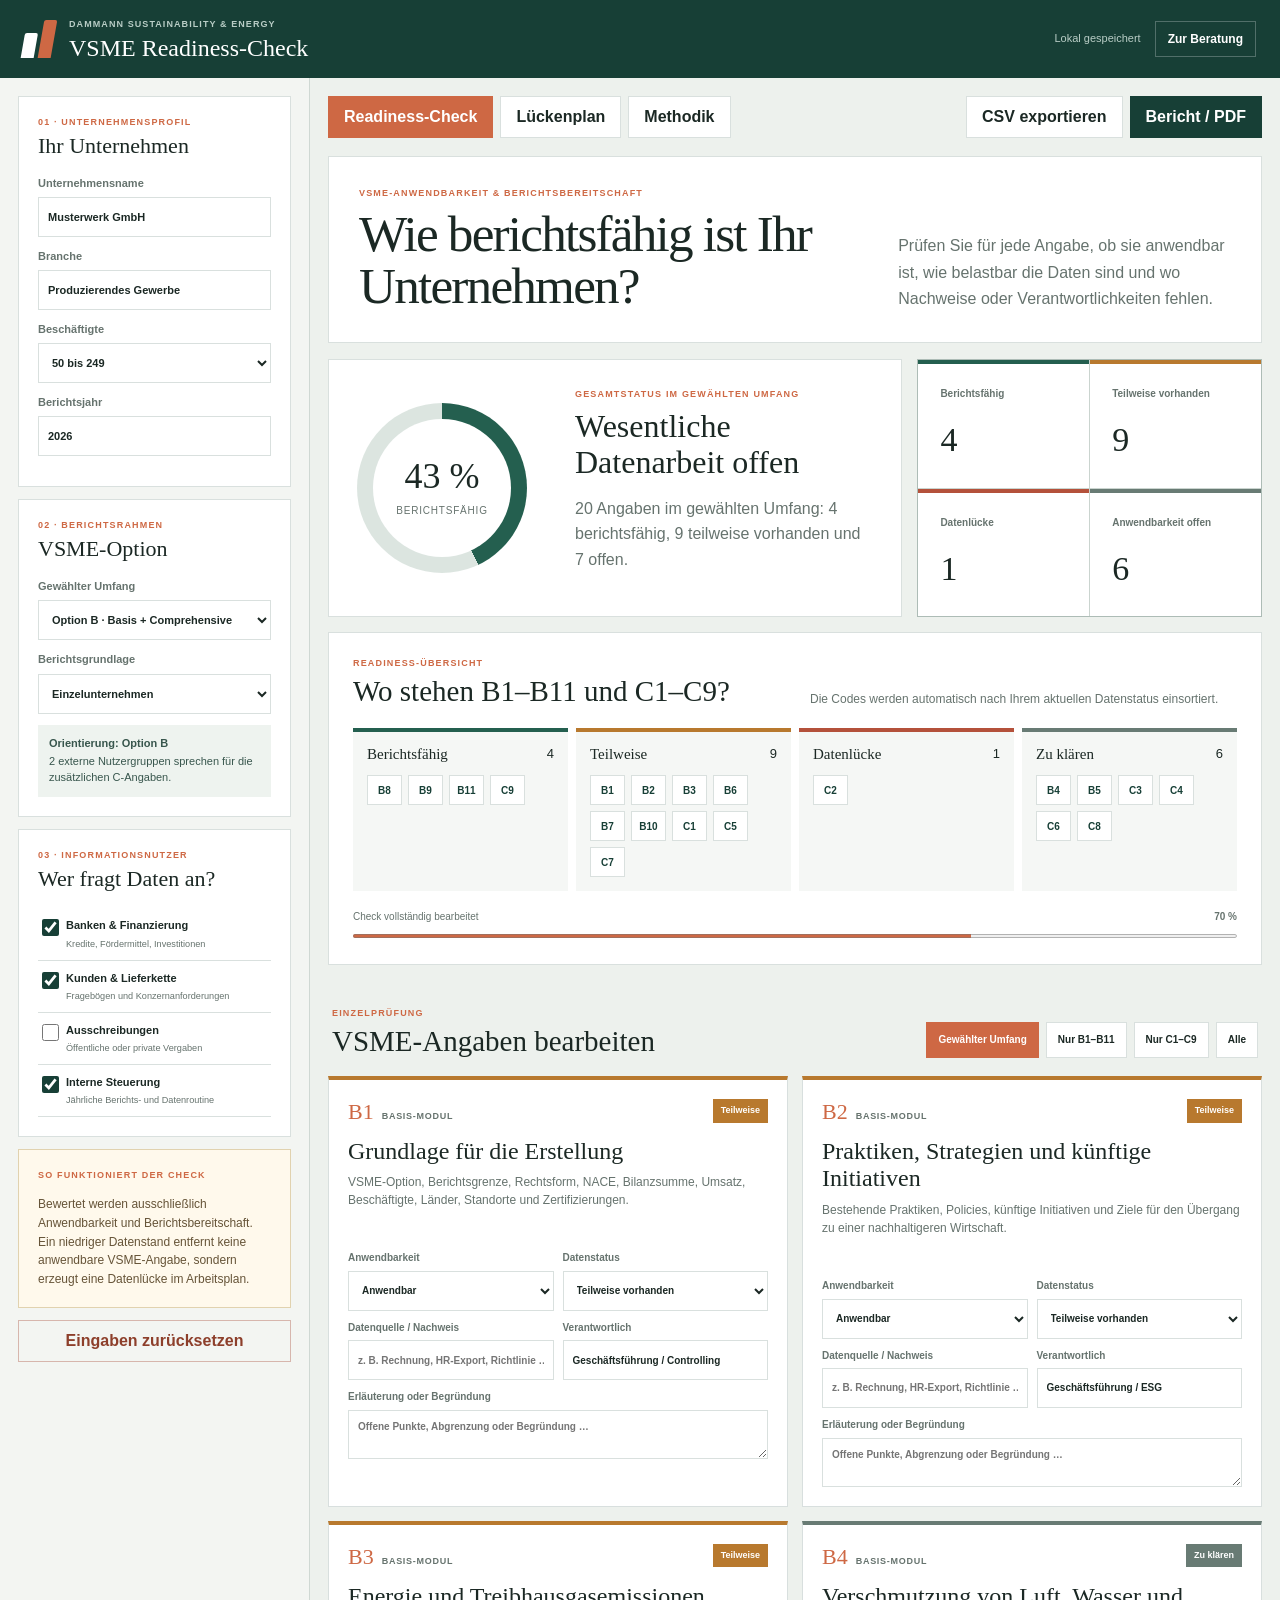
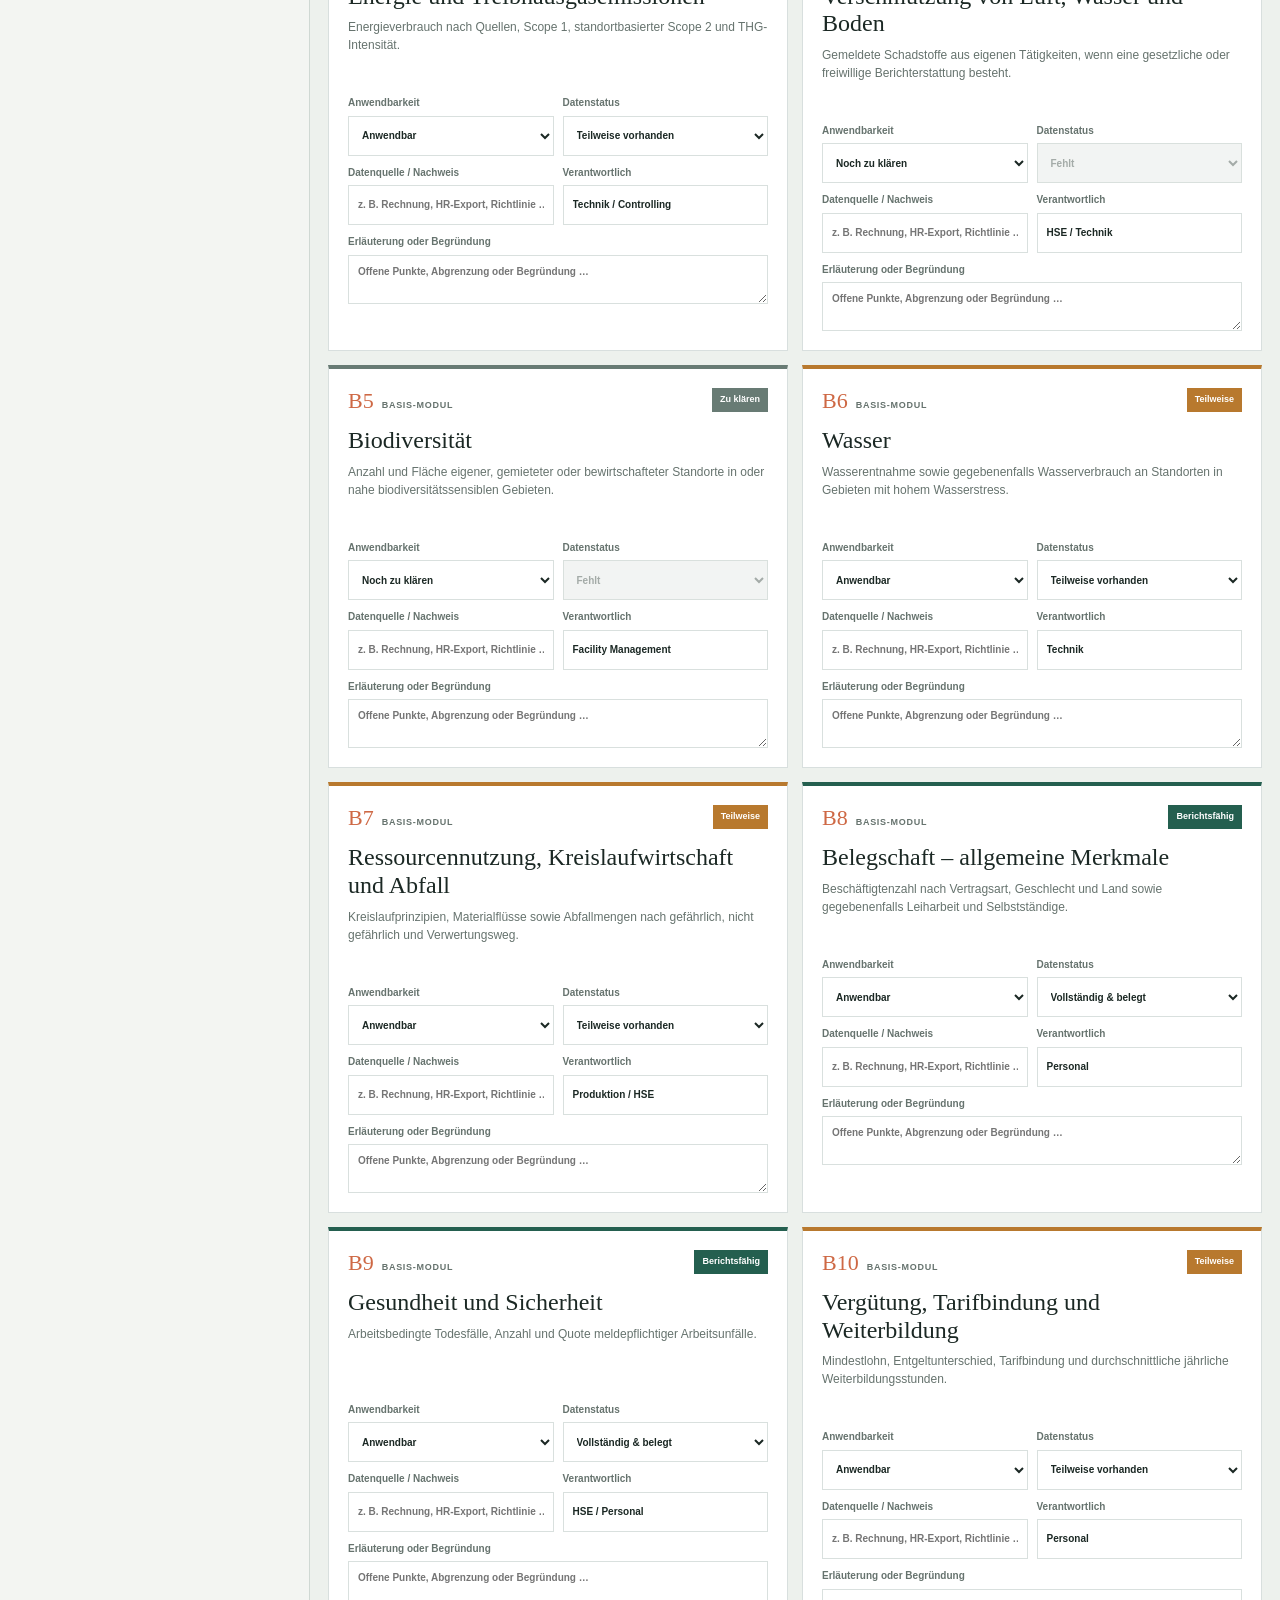
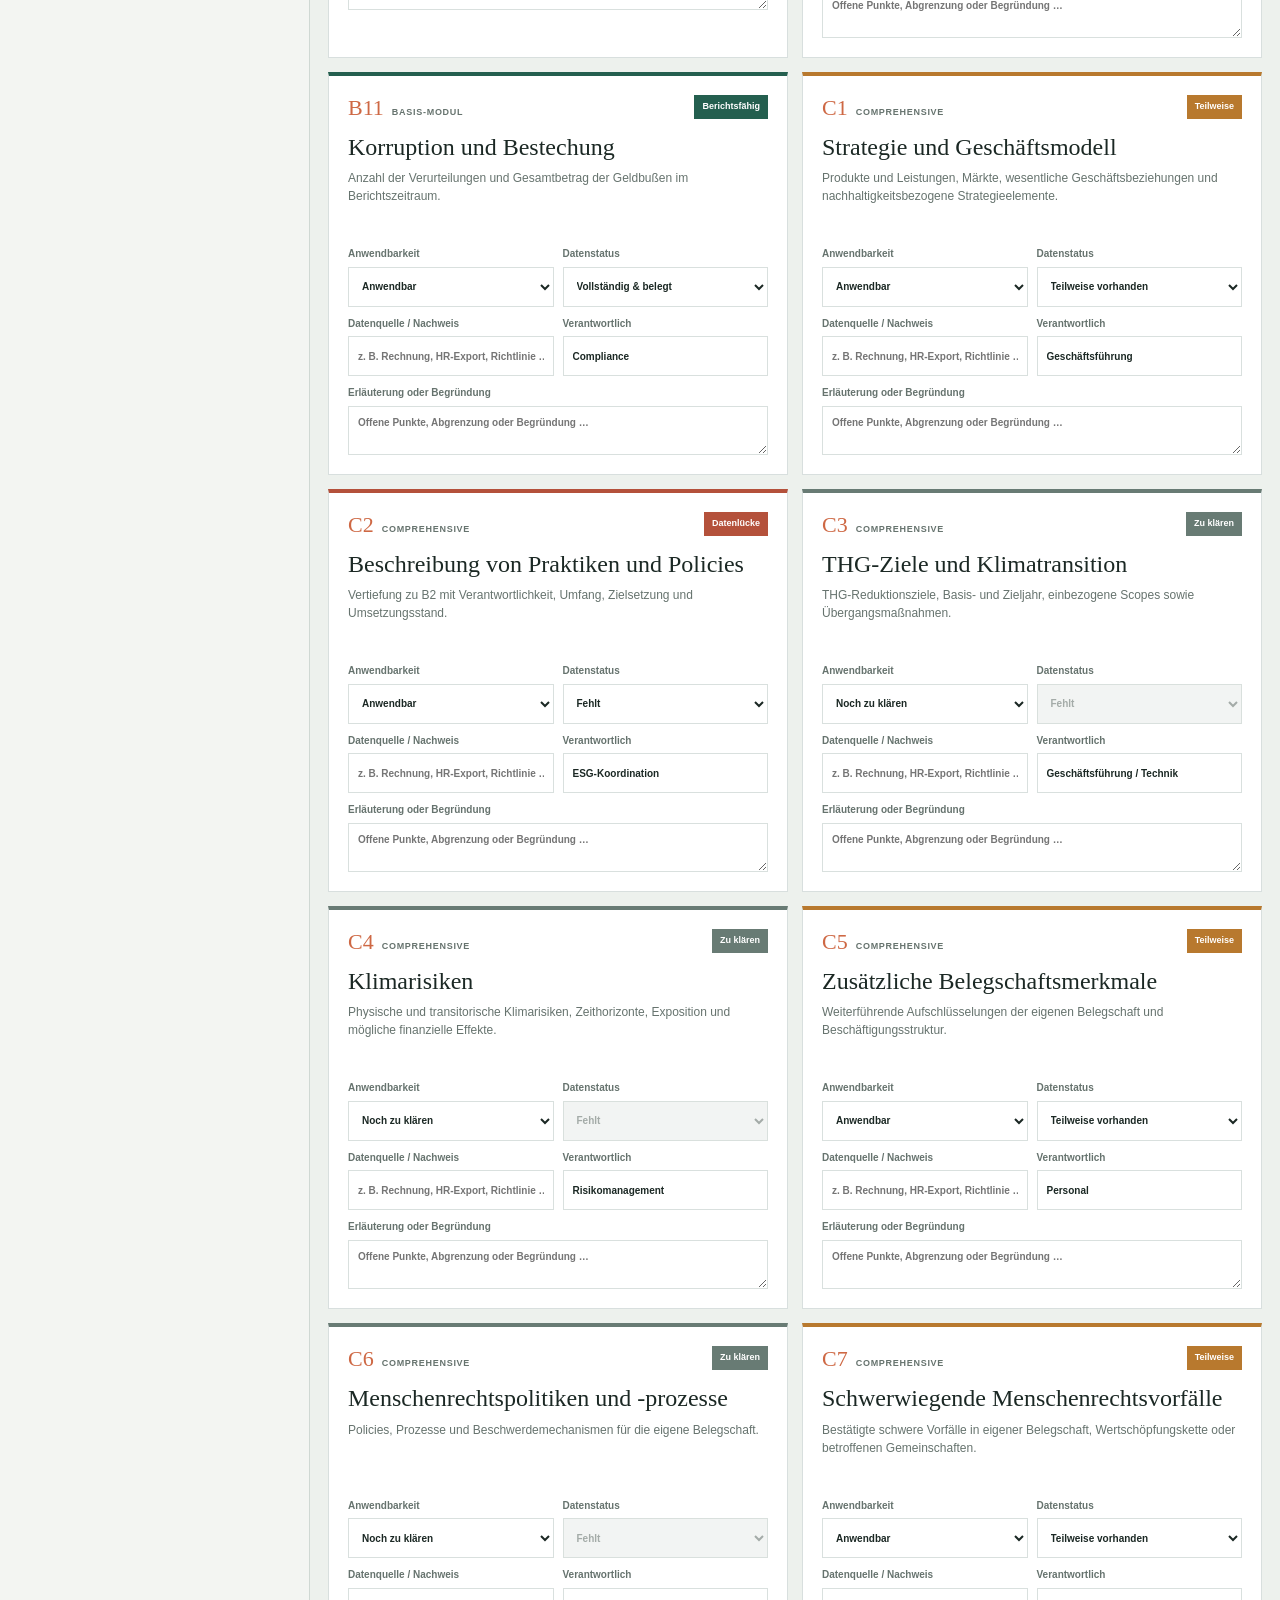
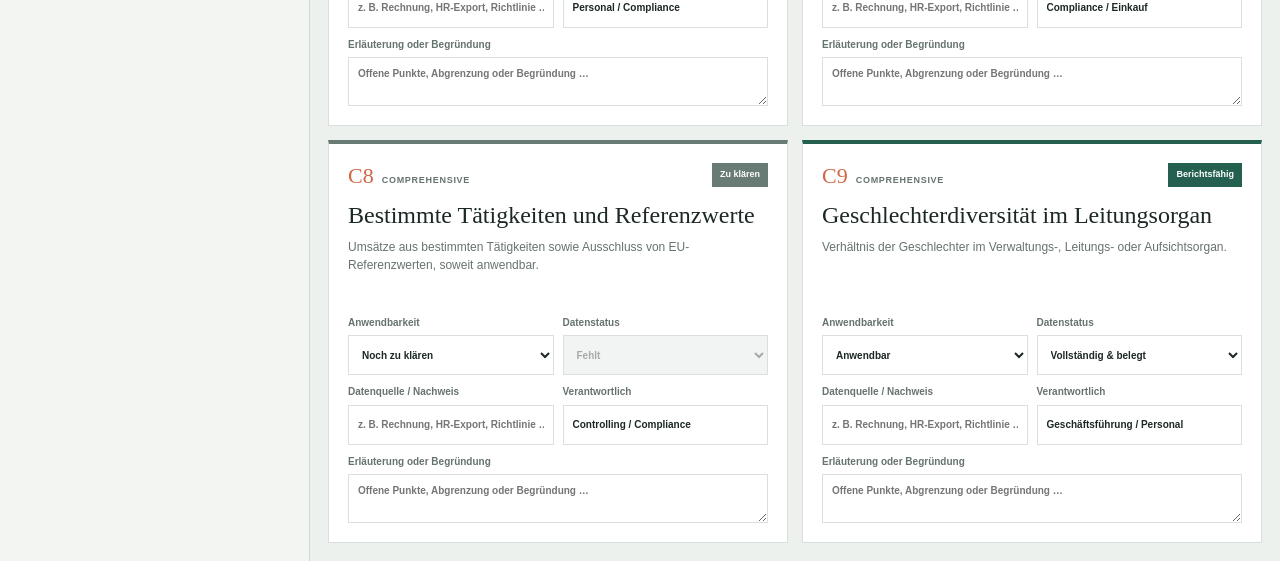
==== assessment.html @ 2f16f9c5 "Add files via upload" ====
<!doctype html>
<html lang="de">
<head>
  <meta charset="utf-8">
  <meta name="viewport" content="width=device-width, initial-scale=1">
  <meta name="description" content="VSME-Readiness-Check für KMU: Modulwahl, Anwendbarkeit, Datenstatus, Nachweise und Lückenplan für B1–B11 und C1–C9.">
  <title>VSME Readiness-Check | Dammann Advisory</title>
  <link rel="stylesheet" href="styles.css">
  <link rel="stylesheet" href="assessment.css">
</head>
<body class="vsme-page">
  <a class="skip-link" href="#assessmentMain">Zum Inhalt</a>
  <header class="assessment-header">
    <a class="assessment-brand" href="index.html" aria-label="Zur Beratungswebsite">
      <span class="brand-mark" aria-hidden="true"><i></i><i></i></span>
      <span><small>Dammann Sustainability &amp; Energy</small><strong>VSME Readiness-Check</strong></span>
    </a>
    <div class="assessment-header-actions">
      <span id="saveStatus" class="save-status" aria-live="polite">Lokal gespeichert</span>
      <a class="assessment-home" href="index.html">Zur Beratung</a>
    </div>
  </header>

  <main id="assessmentMain" class="assessment-shell">
    <aside class="assessment-sidebar" aria-label="Unternehmensprofil und Berichtsrahmen">
      <section class="setup-card">
        <p class="mini-label">01 · Unternehmensprofil</p>
        <h2>Ihr Unternehmen</h2>
        <label>Unternehmensname<input id="companyName" type="text" value="Musterwerk GmbH"></label>
        <label>Branche<input id="sector" type="text" value="Produzierendes Gewerbe"></label>
        <label>Beschäftigte
          <select id="employeeBand">
            <option value="micro">Bis 9</option>
            <option value="small">10 bis 49</option>
            <option value="medium" selected>50 bis 249</option>
            <option value="larger">250 oder mehr</option>
          </select>
        </label>
        <label>Berichtsjahr<input id="reportingYear" type="number" min="2025" value="2026"></label>
      </section>

      <section class="setup-card">
        <p class="mini-label">02 · Berichtsrahmen</p>
        <h2>VSME-Option</h2>
        <label>Gewählter Umfang
          <select id="moduleOption">
            <option value="basic">Option A · Basis-Modul</option>
            <option value="comprehensive" selected>Option B · Basis + Comprehensive</option>
          </select>
        </label>
        <label>Berichtsgrundlage
          <select id="reportingBasis">
            <option value="individual" selected>Einzelunternehmen</option>
            <option value="consolidated">Konsolidiert mit Tochterunternehmen</option>
          </select>
        </label>
        <div id="moduleGuidance" class="module-guidance" aria-live="polite"></div>
      </section>

      <section class="setup-card">
        <p class="mini-label">03 · Informationsnutzer</p>
        <h2>Wer fragt Daten an?</h2>
        <label class="choice"><input id="driverBanks" type="checkbox" checked><span><strong>Banken &amp; Finanzierung</strong><small>Kredite, Fördermittel, Investitionen</small></span></label>
        <label class="choice"><input id="driverCustomers" type="checkbox" checked><span><strong>Kunden &amp; Lieferkette</strong><small>Fragebögen und Konzernanforderungen</small></span></label>
        <label class="choice"><input id="driverTenders" type="checkbox"><span><strong>Ausschreibungen</strong><small>Öffentliche oder private Vergaben</small></span></label>
        <label class="choice"><input id="driverInternal" type="checkbox" checked><span><strong>Interne Steuerung</strong><small>Jährliche Berichts- und Datenroutine</small></span></label>
      </section>

      <section class="setup-card info-card">
        <p class="mini-label">So funktioniert der Check</p>
        <p>Bewertet werden ausschließlich Anwendbarkeit und Berichtsbereitschaft. Ein niedriger Datenstand entfernt keine anwendbare VSME-Angabe, sondern erzeugt eine Datenlücke im Arbeitsplan.</p>
      </section>
      <button id="resetBtn" class="reset-button" type="button">Eingaben zurücksetzen</button>
    </aside>

    <section class="assessment-workspace">
      <div class="assessment-toolbar">
        <nav class="assessment-tabs" aria-label="Assessment-Bereiche">
          <button class="assessment-tab active" type="button" data-view="assessmentView">Readiness-Check</button>
          <button class="assessment-tab" type="button" data-view="resultView">Lückenplan</button>
          <button class="assessment-tab" type="button" data-view="methodView">Methodik</button>
        </nav>
        <div class="export-actions">
          <button id="exportCsvBtn" class="secondary-action" type="button">CSV exportieren</button>
          <button id="printBtn" type="button">Bericht / PDF</button>
        </div>
      </div>

      <section id="assessmentView" class="assessment-view active">
        <div class="assessment-intro">
          <div><p class="mini-label">VSME-Anwendbarkeit &amp; Berichtsbereitschaft</p><h1>Wie berichtsfähig ist Ihr Unternehmen?</h1></div>
          <p>Prüfen Sie für jede Angabe, ob sie anwendbar ist, wie belastbar die Daten sind und wo Nachweise oder Verantwortlichkeiten fehlen.</p>
        </div>

        <div class="readiness-overview">
          <section class="readiness-score-card">
            <div id="readinessGauge" class="readiness-gauge" style="--readiness:0deg"><div><strong id="readinessScore">0 %</strong><span>berichtsfähig</span></div></div>
            <div class="readiness-score-copy"><p class="mini-label">Gesamtstatus im gewählten Umfang</p><h2 id="readinessLabel">Check beginnen</h2><p id="readinessExplanation"></p></div>
          </section>
          <section class="readiness-kpis" aria-label="Readiness-Kennzahlen">
            <div class="ready"><span>Berichtsfähig</span><strong id="readyCount">0</strong></div>
            <div class="partial"><span>Teilweise vorhanden</span><strong id="partialCount">0</strong></div>
            <div class="missing"><span>Datenlücke</span><strong id="missingCount">0</strong></div>
            <div class="clarify"><span>Anwendbarkeit offen</span><strong id="clarifyCount">0</strong></div>
          </section>
        </div>

        <section class="readiness-board" aria-labelledby="boardTitle">
          <div class="board-heading"><div><p class="mini-label">Readiness-Übersicht</p><h2 id="boardTitle">Wo stehen B1–B11 und C1–C9?</h2></div><p>Die Codes werden automatisch nach Ihrem aktuellen Datenstatus einsortiert.</p></div>
          <div class="board-columns">
            <div class="board-column ready"><h3>Berichtsfähig <span id="boardReadyCount">0</span></h3><div id="boardReady" class="code-cloud"></div></div>
            <div class="board-column partial"><h3>Teilweise <span id="boardPartialCount">0</span></h3><div id="boardPartial" class="code-cloud"></div></div>
            <div class="board-column missing"><h3>Datenlücke <span id="boardMissingCount">0</span></h3><div id="boardMissing" class="code-cloud"></div></div>
            <div class="board-column clarify"><h3>Zu klären <span id="boardClarifyCount">0</span></h3><div id="boardClarify" class="code-cloud"></div></div>
          </div>
          <div class="completion-row"><span>Check vollständig bearbeitet</span><strong id="completionText">0 %</strong><progress id="completionBar" max="100" value="0"></progress></div>
        </section>

        <div class="disclosures-heading">
          <div><p class="mini-label">Einzelprüfung</p><h2>VSME-Angaben bearbeiten</h2></div>
          <div class="filter-actions" aria-label="Angaben filtern">
            <button class="filter-button active" type="button" data-filter="scope">Gewählter Umfang</button>
            <button class="filter-button" type="button" data-filter="basic">Nur B1–B11</button>
            <button class="filter-button" type="button" data-filter="comprehensive">Nur C1–C9</button>
            <button class="filter-button" type="button" data-filter="all">Alle</button>
          </div>
        </div>
        <div id="disclosureCards" class="disclosure-grid"></div>
      </section>

      <section id="resultView" class="assessment-view">
        <div class="result-hero">
          <div><p class="mini-label">VSME-Readiness-Ergebnis</p><h1 id="resultTitle">Option B · Basis + Comprehensive</h1><p id="resultReason"></p></div>
          <div id="resultScore" class="result-score">0 %</div>
        </div>
        <div class="result-kpis"><div><span>Berichtsfähig</span><strong id="resultReady">0</strong></div><div><span>Teilweise</span><strong id="resultPartial">0</strong></div><div><span>Offene Datenlücken</span><strong id="resultMissing">0</strong></div><div><span>Nicht anwendbar</span><strong id="resultNa">0</strong></div></div>

        <section class="result-section">
          <div class="result-section-heading"><div><p class="mini-label">Arbeitsgrundlage</p><h2>VSME-Lückenplan</h2></div><p>Alle offenen Angaben in der Reihenfolge des Standards – ohne Wesentlichkeits- oder Prioritätsranking.</p></div>
          <div class="table-wrap"><table class="gap-table"><thead><tr><th>Code</th><th>Angabe</th><th>Status</th><th>Nächster Schritt</th><th>Verantwortung</th></tr></thead><tbody id="gapTableBody"></tbody></table></div>
        </section>

        <section class="coverage-section">
          <div><p class="mini-label">Modulfortschritt</p><h2>Readiness nach Modul</h2></div>
          <div class="coverage-bars">
            <div><span><strong>Basis-Modul</strong><b id="basicCoverageText">0 %</b></span><progress id="basicCoverage" max="100" value="0"></progress><small>B1–B11</small></div>
            <div><span><strong>Comprehensive-Modul</strong><b id="comprehensiveCoverageText">0 %</b></span><progress id="comprehensiveCoverage" max="100" value="0"></progress><small>C1–C9</small></div>
          </div>
        </section>

        <section class="next-steps"><div><p class="mini-label">Empfohlener Ablauf</p><h2>Vom Check zum Bericht</h2></div><ol id="nextSteps"></ol></section>
      </section>

      <section id="methodView" class="assessment-view">
        <div class="method-hero"><p class="mini-label">Methodik und Grenzen</p><h1>Readiness statt Wesentlichkeit.</h1><p>Das Tool bewertet keine Auswirkungen und keine finanzielle Wesentlichkeit. Es prüft ausschließlich, ob die Angaben des gewählten VSME-Moduls anwendbar, datenmäßig vorbereitet und nachvollziehbar belegt sind.</p></div>
        <div class="method-cards">
          <article><span>01</span><h2>Modul festlegen</h2><p>Option A umfasst B1–B11. Option B setzt das Basis-Modul voraus und ergänzt C1–C9 für weitergehende Informationsbedürfnisse.</p></article>
          <article><span>02</span><h2>Anwendbarkeit prüfen</h2><p>Die jeweilige Angabe wird als anwendbar, noch zu klären oder nicht anwendbar dokumentiert. Auslassungen sollten nachvollziehbar begründet werden.</p></article>
          <article><span>03</span><h2>Datenstatus bewerten</h2><p>„Berichtsfähig“ bedeutet: vollständig, plausibilisiert und mit Quelle belegbar. Teilstände und fehlende Daten erscheinen im Lückenplan.</p></article>
          <article><span>04</span><h2>Nachweise sichern</h2><p>Datenquelle, Verantwortliche und Erläuterungen werden pro Angabe hinterlegt. So entsteht eine wiederholbare jährliche Berichtsgrundlage.</p></article>
        </div>
        <div class="standard-note"><h2>Stand und Einordnung</h2><p>Die Struktur folgt der <a href="https://eur-lex.europa.eu/legal-content/DE/TXT/?uri=OJ:L_202501710" target="_blank" rel="noopener">Empfehlung (EU) 2025/1710</a> der Kommission vom 30. Juli 2025. Der Check ist eine freiwillige Arbeitshilfe und keine Konformitätsprüfung, Rechtsberatung oder Assurance.</p></div>
      </section>
    </section>
  </main>

  <template id="disclosureTemplate">
    <article class="disclosure-card">
      <header><div><span class="disclosure-code"></span><span class="disclosure-module"></span></div><span class="readiness-badge"></span></header>
      <h3 class="disclosure-title"></h3>
      <p class="disclosure-hint"></p>
      <div class="readiness-controls">
        <label>Anwendbarkeit<select class="applicability"><option value="yes">Anwendbar</option><option value="unclear">Noch zu klären</option><option value="no">Nicht anwendbar</option></select></label>
        <label>Datenstatus<select class="data-status"><option value="ready">Vollständig &amp; belegt</option><option value="partial">Teilweise vorhanden</option><option value="missing">Fehlt</option></select></label>
      </div>
      <div class="evidence-grid">
        <label>Datenquelle / Nachweis<input class="evidence" type="text" placeholder="z. B. Rechnung, HR-Export, Richtlinie …"></label>
        <label>Verantwortlich<input class="owner" type="text" placeholder="Rolle oder Abteilung"></label>
      </div>
      <label class="note-label">Erläuterung oder Begründung<textarea class="disclosure-note" rows="2" placeholder="Offene Punkte, Abgrenzung oder Begründung …"></textarea></label>
    </article>
  </template>
  <script src="assessment.js"></script>
</body>
</html>
---- styles.css ----
:root {
  --forest: #173f36;
  --forest-2: #234f44;
  --ink: #1b2824;
  --sage: #dce6df;
  --sage-2: #eef2ee;
  --sand: #f4f0e6;
  --paper: #fbfaf6;
  --coral: #ce6844;
  --gold: #d7b86e;
  --line: rgba(27, 40, 36, .16);
  --muted: #66736e;
  --shadow: 0 24px 70px rgba(21, 52, 44, .12);
}

* { box-sizing: border-box; }
html { scroll-behavior: smooth; }
body { margin: 0; color: var(--ink); background: var(--paper); font-family: "Segoe UI", Arial, sans-serif; line-height: 1.55; }
a { color: inherit; }
button, input, select, textarea { font: inherit; }
.skip-link { position: fixed; left: 12px; top: -100px; z-index: 100; background: white; padding: 10px 14px; }
.skip-link:focus { top: 12px; }
.section-shell { width: min(1180px, calc(100% - 48px)); margin-inline: auto; }
.section { padding-block: 112px; }
.site-header { height: 84px; display: flex; align-items: center; justify-content: space-between; gap: 24px; padding: 0 max(24px, calc((100vw - 1180px)/2)); background: rgba(251,250,246,.92); border-bottom: 1px solid var(--line); backdrop-filter: blur(15px); position: sticky; top: 0; z-index: 20; }
.brand { display: inline-flex; align-items: center; gap: 12px; text-decoration: none; line-height: 1; }
.brand-mark { width: 33px; height: 38px; display: flex; align-items: end; gap: 4px; transform: skew(-10deg); }
.brand-mark i { display: block; width: 13px; background: var(--forest); border-radius: 2px 2px 0 0; }
.brand-mark i:first-child { height: 25px; }.brand-mark i:last-child { height: 38px; background: var(--coral); }
.brand strong { display: block; font-size: 15px; letter-spacing: .12em; }.brand small { display: block; margin-top: 6px; color: var(--muted); font-size: 10px; letter-spacing: .08em; text-transform: uppercase; }
.site-nav { display: flex; align-items: center; gap: 28px; font-size: 14px; font-weight: 650; }
.site-nav a { text-decoration: none; }.site-nav a:hover { color: var(--coral); }
.site-nav .nav-cta { border: 1px solid var(--forest); padding: 10px 16px; }.site-nav .nav-cta:hover { color: white; background: var(--forest); }
.nav-toggle { display: none; border: 1px solid var(--line); background: transparent; padding: 8px 11px; }

.hero { min-height: 690px; display: grid; grid-template-columns: 1.04fr .96fr; align-items: center; gap: 60px; padding-block: 72px 82px; }
.kicker { display: flex; align-items: center; gap: 10px; margin: 0 0 20px; color: var(--forest); font-size: 12px; font-weight: 800; letter-spacing: .14em; text-transform: uppercase; }
.kicker span { width: 24px; height: 2px; background: var(--coral); }.kicker.light { color: #f4f0e6; }
h1, h2, h3 { font-family: Georgia, "Times New Roman", serif; font-weight: 500; line-height: 1.05; }
h1 { max-width: 720px; margin: 0; font-size: clamp(52px, 6vw, 82px); letter-spacing: -.045em; }
h1 em { color: var(--coral); font-weight: inherit; }
.hero-lead { max-width: 650px; margin: 30px 0; color: #4e5d57; font-size: 20px; line-height: 1.65; }
.hero-actions { display: flex; align-items: center; gap: 28px; flex-wrap: wrap; }
.button { display: inline-flex; justify-content: center; align-items: center; gap: 28px; min-height: 52px; padding: 0 22px; text-decoration: none; font-weight: 750; font-size: 14px; transition: .2s ease; }
.button:hover { transform: translateY(-2px); box-shadow: 0 12px 25px rgba(23,63,54,.17); }.button-primary { color: white; background: var(--forest); }.button-coral { color: white; background: var(--coral); }
.text-link { font-weight: 750; text-underline-offset: 5px; }.text-link span { color: var(--coral); margin-left: 8px; }
.trust-list { list-style: none; display: flex; gap: 30px; margin: 52px 0 0; padding: 22px 0 0; border-top: 1px solid var(--line); font-size: 13px; font-weight: 700; }.trust-list span { display: block; margin-bottom: 2px; color: var(--coral); font-size: 10px; }
.hero-visual { position: relative; min-height: 560px; background: var(--sage-2); overflow: hidden; box-shadow: var(--shadow); }.hero-visual::after { content: ""; position: absolute; inset: 0; border: 1px solid rgba(23,63,54,.1); pointer-events: none; }.hero-visual svg { width: 100%; height: 100%; display: block; padding-top: 25px; }
.visual-caption { position: absolute; left: 24px; top: 20px; font-size: 10px; letter-spacing: .13em; text-transform: uppercase; font-weight: 800; }.visual-note { position: absolute; right: 0; bottom: 0; width: 270px; padding: 24px; color: white; background: var(--forest); font-size: 13px; }.visual-note strong { color: #f3cf8c; font-family: Georgia, serif; font-size: 20px; font-weight: 500; }
.signal-band { padding: 22px max(24px, calc((100vw - 1180px)/2)); color: white; background: var(--forest); display: flex; align-items: center; justify-content: space-between; gap: 30px; }.signal-band p { margin: 0; font-family: Georgia, serif; font-size: 17px; }.signal-band div { display: flex; gap: 10px; flex-wrap: wrap; justify-content: end; }.signal-band span { padding: 6px 10px; border: 1px solid rgba(255,255,255,.22); font-size: 11px; letter-spacing: .04em; }

.section-intro { max-width: 760px; margin-bottom: 56px; }.section-intro h2, .tool-copy h2, .profile-copy h2, .fit-box h2, .contact-section h2 { margin: 0 0 24px; font-size: clamp(40px, 5vw, 62px); letter-spacing: -.035em; }.section-intro > p:last-child { max-width: 680px; color: var(--muted); font-size: 18px; }.section-intro.split { max-width: none; display: grid; grid-template-columns: 1.2fr .8fr; gap: 80px; align-items: end; }.section-intro.split > p { margin: 0 0 8px; }
.service-grid { display: grid; grid-template-columns: repeat(2, 1fr); border-top: 1px solid var(--line); border-left: 1px solid var(--line); }.service-card { min-height: 475px; padding: 38px; border-right: 1px solid var(--line); border-bottom: 1px solid var(--line); position: relative; display: flex; flex-direction: column; background: #fff; }.service-card.featured { background: var(--sand); }.service-card.dark { color: white; background: var(--forest); }.service-no { position: absolute; right: 30px; top: 28px; color: var(--coral); font: 32px Georgia, serif; }.service-tag { color: var(--coral); font-size: 11px; font-weight: 800; letter-spacing: .13em; text-transform: uppercase; }.service-card h3 { max-width: 480px; margin: 24px 0 18px; font-size: 36px; }.service-card > p:not(.service-tag) { max-width: 560px; color: var(--muted); }.service-card.dark > p:not(.service-tag) { color: #c4d3ce; }.service-card ul { margin: 18px 0 25px; padding: 0; list-style: none; }.service-card li { padding: 9px 0; border-bottom: 1px solid var(--line); font-size: 14px; }.service-card.dark li { border-color: rgba(255,255,255,.14); }.service-card li::before { content: "→"; margin-right: 10px; color: var(--coral); }.price { margin-top: auto; display: flex; align-items: end; justify-content: space-between; gap: 24px; }.price span { color: var(--muted); font-size: 11px; text-transform: uppercase; letter-spacing: .08em; }.service-card.dark .price span { color: #9cb2ab; }.price strong { font: 23px Georgia, serif; white-space: nowrap; }.price-note { margin: 16px 0 0; color: var(--muted); font-size: 12px; }

.tool-stage { color: white; background: #203b35; overflow: hidden; }.tool-grid { display: grid; grid-template-columns: .9fr 1.1fr; gap: 80px; align-items: center; }.tool-copy h2 { max-width: 600px; }.tool-copy > p:not(.kicker,.fine-print) { max-width: 600px; color: #c0cfca; font-size: 18px; }.tool-features { display: grid; gap: 9px; margin: 26px 0 34px; color: #dbe5e1; font-size: 13px; }.tool-features span::first-letter { color: var(--gold); }.fine-print { max-width: 520px; margin-top: 18px; color: #92aaa2; font-size: 11px; }
.matrix-preview { background: #faf9f4; color: var(--ink); box-shadow: 0 30px 80px rgba(0,0,0,.3); transform: rotate(1.5deg); }.preview-top { height: 52px; padding: 0 20px; display: flex; align-items: center; border-bottom: 1px solid #d8ddd9; font-size: 11px; font-weight: 800; letter-spacing: .08em; }.preview-top span { margin-right: auto; }.preview-top i { width: 8px; height: 8px; margin-left: 6px; background: #c8d4cf; border-radius: 50%; }.preview-top i:first-of-type { background: var(--coral); }.preview-body { height: 390px; margin: 24px 30px; position: relative; background: repeating-linear-gradient(0deg, transparent 0 76px, rgba(23,63,54,.12) 77px), repeating-linear-gradient(90deg, transparent 0 108px, rgba(23,63,54,.12) 109px), linear-gradient(135deg,#fff 10%,#e8efe9 100%); border-left: 1px solid var(--forest); border-bottom: 1px solid var(--forest); }.preview-axis { position: absolute; color: var(--muted); font-size: 10px; text-transform: uppercase; letter-spacing: .1em; }.preview-axis.x { bottom: -22px; right: 0; }.preview-axis.y { left: -28px; top: 0; transform: rotate(-90deg) translateX(-100%); transform-origin: left top; }.threshold-v,.threshold-h { position: absolute; border-color: rgba(206,104,68,.55); border-style: dashed; }.threshold-v { top: 0; bottom: 0; left: 58%; border-width: 0 0 0 1px; }.threshold-h { left: 0; right: 0; top: 42%; border-width: 1px 0 0; }.plot { position: absolute; width: 42px; height: 42px; display: grid; place-items: center; border-radius: 50%; color: white; background: var(--forest); font: 12px Georgia,serif; box-shadow: 0 8px 20px rgba(23,63,54,.2); }.p1{right:14%;top:13%}.p2{left:48%;top:29%;background:var(--coral)}.p3{right:26%;bottom:22%}.p4{left:18%;bottom:18%;background:#8aa398}.p5{left:31%;top:15%;background:#d6ae60;color:#243b35}.preview-stats { display: grid; grid-template-columns: repeat(3,1fr); padding: 22px 30px; gap: 10px; background: #eef2ee; }.preview-stats span { color: var(--muted); font-size: 10px; text-transform: uppercase; letter-spacing: .08em; }.preview-stats b { display: block; color: var(--forest); font: 28px Georgia,serif; }
.readiness-preview { background:#faf9f4; color:var(--ink); box-shadow:0 30px 80px rgba(0,0,0,.3); transform:rotate(1deg); }.readiness-preview-body { min-height:390px; padding:30px; display:grid; grid-template-columns:150px 1fr; gap:24px; align-items:center; }.preview-score { width:145px; height:145px; display:grid; place-items:center; align-content:center; border:15px solid #2b6353; border-right-color:#dce5e0; border-radius:50%; text-align:center; }.preview-score strong { font:32px Georgia,serif; }.preview-score span { color:var(--muted); font-size:9px; text-transform:uppercase; }.preview-bars { display:grid; gap:18px; }.preview-bars>div { display:grid; grid-template-columns:1fr 45px; gap:5px 12px; color:var(--muted); font-size:10px; }.preview-bars i { grid-column:1; height:9px; background:#dce5e0; }.preview-bars i b { display:block; height:100%; background:var(--coral); }.preview-bars strong { grid-column:2; grid-row:1/3; align-self:center; color:var(--forest); }.preview-board { grid-column:1/-1; display:grid; grid-template-columns:repeat(3,1fr); gap:8px; }.preview-board>div { min-height:100px; padding:12px; background:white; border-top:4px solid #687b74; }.preview-board .ready { border-color:#245f4f; }.preview-board .partial { border-color:#b8792e; }.preview-board .missing { border-color:#b4513b; }.preview-board strong { display:block; margin-bottom:9px; font:13px Georgia,serif; }.preview-board span { display:inline-block; margin:2px; padding:4px 5px; color:var(--forest); background:#eef3ef; font-size:9px; font-weight:800; }

.process-list { margin: 0; padding: 0; list-style: none; border-top: 1px solid var(--line); }.process-list li { display: grid; grid-template-columns: 100px 1fr; gap: 30px; padding: 30px 0; border-bottom: 1px solid var(--line); }.process-list > li > span { color: var(--coral); font: 25px Georgia,serif; }.process-list h3 { margin: 0 0 7px; font-size: 26px; }.process-list p { margin: 0; color: var(--muted); }
.profile-section { background: var(--sage-2); }.profile-grid { display: grid; grid-template-columns: minmax(260px,.72fr) minmax(0,1.28fr); gap: 90px; align-items: stretch; }.profile-card { min-height: 540px; padding: 44px; display: flex; flex-direction: column; justify-content: space-between; color: white; background: linear-gradient(145deg,#2f5d51,#173f36); box-shadow: var(--shadow); }.monogram { width: 150px; height: 150px; display: grid; place-items: center; border: 1px solid rgba(255,255,255,.35); border-radius: 50%; font: 58px Georgia,serif; color: #e8ce95; }.profile-person h3 { margin: 0 0 14px; color: white; font: 30px/1.02 Georgia,serif; }.profile-person h3 span { display: block; }.profile-person p { margin: 0; color: #b8cbc4; font: 13px/1.65 "Segoe UI",Arial,sans-serif; }.profile-copy { align-self: center; }.profile-heading { margin-bottom: 30px; }.profile-heading h2 { margin-bottom: 0; }.profile-lead { max-width: 720px; color: var(--forest); font: 23px/1.5 Georgia,serif; }.profile-copy > p:not(.profile-lead) { max-width: 760px; color: var(--muted); }.credentials { display: flex; gap: 8px; flex-wrap: wrap; margin: 28px 0 0; padding: 0; list-style: none; }.credentials li { padding: 8px 11px; border: 1px solid var(--line); background: white; font-size: 11px; font-weight: 700; }
.fit-box { padding: 66px; display: grid; grid-template-columns: 1.2fr .8fr; gap: 80px; color: white; background: var(--coral); }.fit-box h2 { margin-bottom: 0; }.fit-box ul { list-style: none; padding: 0; margin: 0; align-self: end; }.fit-box li { padding: 13px 0; border-bottom: 1px solid rgba(255,255,255,.28); }.fit-box li::before { content: "↗"; margin-right: 12px; }
.contact-section { padding-block: 100px; display: grid; grid-template-columns: 1.15fr .85fr; gap: 80px; align-items: start; }.contact-section > div:first-child > p:last-child { max-width: 650px; color: var(--muted); font-size: 18px; }.contact-card { padding: 34px; background: var(--sand); border: 1px solid var(--line); }.contact-card p { margin: 0 0 6px; color: var(--muted); font-size: 11px; text-transform: uppercase; letter-spacing: .1em; }.contact-card a { display: flex; justify-content: space-between; text-decoration: none; font: 21px Georgia,serif; }.contact-card a span { color: var(--coral); }.contact-card hr { margin: 28px 0; border: 0; border-top: 1px solid var(--line); }.contact-card small { display: block; margin-top: 28px; color: var(--muted); }
.site-footer { padding: 60px max(24px, calc((100vw - 1180px)/2)); color: #b9c8c2; background: #112c25; display: grid; gap: 18px; }.footer-brand strong { display: block; color: white; letter-spacing: .1em; }.footer-brand span { font-size: 11px; text-transform: uppercase; letter-spacing: .08em; }.site-footer p { max-width: 760px; margin: 0; font-size: 13px; }.site-footer nav { display: flex; gap: 24px; }.site-footer nav a { font-size: 12px; }.legal-note { max-width: 850px; font-size: 11px; }.site-footer > small { padding-top: 20px; border-top: 1px solid rgba(255,255,255,.12); }

.monogram { align-self: center; }
.profile-card.with-photo { width: 100%; max-width: 380px; padding: 0; overflow: hidden; }
.profile-photo-wrap { height: 370px; margin: 0; overflow: hidden; background: #d8d0c8; }
.profile-photo { display: block; width: 100%; height: 100%; object-fit: cover; object-position: 50% 22%; filter: saturate(.82) contrast(1.03); }
.profile-card.with-photo .profile-person { padding: 30px 34px 36px; }

@media (max-width: 720px) {
  .profile-card.with-photo { min-height: 0; }
  .profile-photo-wrap { height: min(480px, 120vw); }
}

/* Assessment application */
.tool-page { background: #edf1ed; }.tool-page .topbar { min-height: 78px; padding: 15px 24px; display: flex; align-items: center; justify-content: space-between; gap: 20px; color: white; background: var(--forest); position: sticky; top: 0; z-index: 10; }.tool-page .topbar-brand { color: inherit; text-decoration: none; }.tool-page .topbar-brand .eyebrow { color: #e8ce95; margin-bottom: 4px; }.tool-page .topbar h1 { font: 26px Georgia,serif; letter-spacing: -.01em; }.tool-page .topbar-controls { display: flex; align-items: center; }.tool-page .language-control { display: flex; align-items: center; gap: 8px; color: #c3d2cd; font-size: 12px; font-weight: 700; }.tool-home-link { color: white; text-decoration: none; font-size: 12px; font-weight: 700; border: 1px solid rgba(255,255,255,.25); padding: 8px 12px; margin-left: 14px; }.tool-page button { border: 0; min-height: 40px; padding: 0 14px; color: white; background: var(--forest); cursor: pointer; font-weight: 700; }.tool-page button:hover { filter: brightness(1.08); }.tool-page button.ghost,.tool-page .tab { color: var(--ink); background: white; border: 1px solid var(--line); }.tool-page .app-shell { display: grid; grid-template-columns: minmax(270px,330px) minmax(0,1fr); min-height: calc(100vh - 78px); }.tool-page .sidebar { padding: 20px; border-right: 1px solid var(--line); }.tool-page .panel,.tool-page .matrix-panel,.tool-page .summary-panel,.tool-page .method-block,.tool-page .topic-card { background: rgba(255,255,255,.95); border: 1px solid var(--line); box-shadow: 0 8px 24px rgba(23,63,54,.06); }.tool-page .panel { padding: 18px; margin-bottom: 14px; }.tool-page .note { background: #fff8e9; border-color: #dfcfa7; }.tool-page h2 { margin: 0 0 14px; font: 20px Georgia,serif; }.tool-page h3 { font-family: Georgia,serif; }.tool-page label { display: grid; gap: 6px; color: var(--muted); font-size: 12px; font-weight: 700; margin-bottom: 12px; }.tool-page input,.tool-page select,.tool-page textarea { width: 100%; min-height: 38px; padding: 8px 10px; color: var(--ink); background: white; border: 1px solid var(--line); border-radius: 0; }.tool-page input[type="range"] { accent-color: var(--coral); padding: 0; }.tool-page .checkline { display: flex; align-items: center; gap: 8px; color: var(--ink); }.tool-page .checkline input { width: 18px; min-height: 18px; }.tool-page .workspace { min-width: 0; padding: 20px; }.tool-page .workspace-toolbar { display: flex; align-items: center; gap: 14px; margin-bottom: 16px; }.tool-page .top-actions { display: flex; align-items: center; gap: 12px; flex-wrap: wrap; padding: 6px; border: 1px solid var(--line); background: rgba(255,255,255,.5); }.tool-page .action-group { display:flex; align-items:center; gap:8px; flex-wrap:wrap; }.tool-page .action-label { color: var(--muted); font-size:10px; font-weight:800; text-transform:uppercase; }.tool-page .button-row,.tool-page .tabs,.tool-page .legend { display:flex; gap:8px; flex-wrap:wrap; }.tool-page .tabs { margin-left:auto; }.tool-page .tab.active { color:white; background:var(--coral); border-color:var(--coral); }.tool-page .view { display:none; }.tool-page .view.active { display:block; }.tool-page .matrix-layout { display:grid; grid-template-columns:minmax(0,1fr) minmax(260px,320px); gap:16px; }.tool-page .matrix-panel,.tool-page .summary-panel,.tool-page .method-block { padding:18px; }.tool-page .section-heading { display:flex; justify-content:space-between; align-items:flex-start; gap:14px; margin-bottom:14px; }.tool-page .eyebrow { margin:0 0 4px; color:var(--coral); font-size:10px; font-weight:800; letter-spacing:.12em; text-transform:uppercase; }.tool-page .legend { color:var(--muted); font-size:11px; font-weight:700; }.tool-page .dot { display:inline-block; width:9px; height:9px; margin-right:4px; border-radius:50%; }.tool-page .dot.material{background:var(--forest)}.tool-page .dot.monitor{background:var(--gold)}.tool-page .dot.optional{background:#7e9b91}.tool-page canvas { display:block; width:100%; max-width:100%; aspect-ratio:1120/760; background:#fff; border:1px solid var(--line); }.tool-page .stats { display:grid; grid-template-columns:repeat(3,1fr); gap:7px; margin:0 0 18px; }.tool-page .stats div { padding:11px; background:var(--sage-2); }.tool-page .stats dt { color:var(--muted); font-size:10px; font-weight:800; }.tool-page .stats dd { margin:3px 0 0; font:24px Georgia,serif; }.tool-page .material-list { padding-left:20px; color:var(--muted); }.tool-page .topic-grid { display:grid; grid-template-columns:repeat(2,minmax(0,1fr)); gap:14px; }.tool-page .topic-card { padding:16px; }.tool-page .topic-head { display:grid; grid-template-columns:1fr 38px; gap:10px; margin-bottom:12px; }.tool-page .topic-head>div { display:grid; grid-template-columns:92px minmax(0,1fr); gap:8px; }.tool-page .topic-head input { font-weight:800; }.tool-page .icon-button { padding:0; color:#a8442f; background:#f6e5df; }.tool-page .field-grid,.tool-page .score-grid { display:grid; grid-template-columns:repeat(2,minmax(0,1fr)); gap:10px; }.tool-page fieldset { border:1px solid var(--line); padding:12px; margin:0 0 12px; }.tool-page legend { color:var(--forest); font-size:12px; font-weight:800; }.tool-page .score-grid label { grid-template-columns:118px 1fr; align-items:center; margin-bottom:7px; }.tool-page .slider-control { display:grid; grid-template-columns:minmax(0,1fr) 30px; align-items:center; gap:8px; }.tool-page .slider-value { display:grid; place-items:center; min-width:30px; height:28px; background:var(--sage-2); color:var(--ink); font-size:11px; font-weight:800; }.tool-page .card-footer { display:flex; justify-content:space-between; gap:8px; }.tool-page .scoreBadge,.tool-page .materialityBadge { padding:7px 10px; background:var(--sage-2); font-size:11px; }.tool-page .materialityBadge.material{background:#dcece2;color:#155c40}.tool-page .materialityBadge.monitor{background:#faedcf;color:#754a12}.tool-page .materialityBadge.optional{background:#e5eeeb;color:#315a50}.tool-page .method-grid { display:grid; grid-template-columns:repeat(3,1fr); gap:14px; }.tool-page .method-block p,.tool-page .method-block li { color:var(--muted); font-size:13px; line-height:1.6; }.tool-page .table-tools { margin-bottom:16px; }.tool-page .table-tools input { max-width:760px; }

@media(max-width:1000px){.site-nav{display:none;position:absolute;left:0;right:0;top:84px;padding:22px 24px;flex-direction:column;align-items:stretch;background:var(--paper);border-bottom:1px solid var(--line)}.site-nav.open{display:flex}.nav-toggle{display:block}.hero{grid-template-columns:1fr;gap:30px}.hero-visual{min-height:500px}.signal-band{align-items:flex-start;flex-direction:column}.signal-band div{justify-content:flex-start}.tool-grid,.profile-grid,.contact-section{grid-template-columns:1fr}.tool-grid{gap:60px}.profile-grid{gap:50px}.matrix-preview,.readiness-preview{max-width:720px}.tool-page .app-shell,.tool-page .matrix-layout,.tool-page .method-grid{grid-template-columns:1fr}.tool-page .sidebar{border-right:0;border-bottom:1px solid var(--line)}.tool-page .topic-grid{grid-template-columns:1fr}}
@media(max-width:720px){.section-shell{width:min(100% - 30px,1180px)}.section{padding-block:72px}.site-header{height:72px;padding-inline:15px}.site-nav{top:72px}.hero{min-height:0;padding-block:56px}.hero-lead{font-size:17px}.hero-visual{min-height:420px}.trust-list{gap:18px}.signal-band{padding-inline:15px}.section-intro.split,.fit-box{grid-template-columns:1fr;gap:30px}.service-grid{grid-template-columns:1fr}.service-card{min-height:430px;padding:28px}.fit-box{padding:36px 28px}.profile-card{min-height:420px}.tool-page .topbar{align-items:flex-start;position:static}.tool-page .topbar-controls{flex-direction:column;align-items:flex-end;gap:6px}.tool-home-link{margin-left:0}.tool-page .workspace-toolbar{align-items:stretch;flex-direction:column}.tool-page .tabs{margin-left:0}.tool-page .tab{flex:1}.tool-page .field-grid,.tool-page .score-grid,.tool-page .topic-head>div{grid-template-columns:1fr}.tool-page .score-grid label{grid-template-columns:1fr}.tool-page .section-heading,.tool-page .card-footer{flex-direction:column}.tool-page .workspace,.tool-page .sidebar{padding:12px}}
@media(max-width:480px){h1{font-size:47px}.hero-visual{min-height:350px}.visual-note{width:220px;padding:16px}.service-card h3{font-size:31px}.price{align-items:flex-start;flex-direction:column}.preview-body{height:300px;margin-inline:20px}.preview-stats{padding-inline:20px}.readiness-preview-body{grid-template-columns:1fr;padding:22px}.preview-score{margin:auto}.preview-board{grid-template-columns:1fr}.contact-card a{font-size:17px}.trust-list{display:grid;grid-template-columns:repeat(3,1fr)}.tool-page .topbar h1{font-size:20px}.tool-page .topbar{padding:12px}.tool-page .language-control{font-size:10px}}
@media print{.site-header,.hero-actions,.signal-band,.site-footer,.tool-page .top-actions,.tool-page .tabs,.tool-page .sidebar,.tool-page .table-tools,.tool-page .remove{display:none!important}.tool-page .app-shell,.tool-page .matrix-layout{display:block}.tool-page .workspace{padding:0}.tool-page .view{display:block;break-after:page}}
---- assessment.css ----
:root { --assessment-line:rgba(23,63,54,.16); --assessment-soft:#eef3ef; --assessment-warm:#f6f1e6; --ready:#245f4f; --partial:#b8792e; --missing:#b4513b; --clarify:#687b74; }
* { box-sizing:border-box; }
.vsme-page { margin:0; color:var(--ink); background:#edf1ed; font-family:"Segoe UI",Arial,sans-serif; }
.assessment-header { min-height:78px; padding:13px 24px; display:flex; align-items:center; justify-content:space-between; gap:24px; color:white; background:var(--forest); position:sticky; top:0; z-index:20; }
.assessment-brand { display:flex; align-items:center; gap:12px; color:white; text-decoration:none; }
.assessment-brand .brand-mark i { background:white; }.assessment-brand .brand-mark i:last-child { background:var(--coral); }
.assessment-brand small { display:block; color:#b9cdc6; font-size:9px; font-weight:800; letter-spacing:.12em; text-transform:uppercase; }
.assessment-brand strong { display:block; margin-top:5px; font:24px/1 Georgia,serif; }
.assessment-header-actions { display:flex; align-items:center; gap:14px; }.save-status { color:#b9cdc6; font-size:11px; }
.assessment-home { padding:8px 12px; color:white; border:1px solid rgba(255,255,255,.25); text-decoration:none; font-size:12px; font-weight:700; }
.assessment-shell { display:grid; grid-template-columns:310px minmax(0,1fr); min-height:calc(100vh - 78px); }
.assessment-sidebar { padding:18px; border-right:1px solid var(--assessment-line); background:#f3f5f2; }
.setup-card { padding:19px; margin-bottom:12px; background:white; border:1px solid var(--assessment-line); }
.setup-card h2 { margin:4px 0 17px; font:22px/1.1 Georgia,serif; }.setup-card p { color:var(--muted); font-size:12px; line-height:1.55; }
.mini-label { margin:0; color:var(--coral)!important; font-size:9px!important; font-weight:850; letter-spacing:.13em; text-transform:uppercase; }
.setup-card label { display:grid; gap:5px; margin-bottom:11px; color:var(--muted); font-size:11px; font-weight:750; }
.setup-card input,.setup-card select,.disclosure-card input,.disclosure-card select,.disclosure-card textarea { width:100%; min-height:40px; padding:8px 9px; color:var(--ink); background:white; border:1px solid var(--assessment-line); border-radius:0; font:inherit; }
.choice { grid-template-columns:18px 1fr!important; align-items:start; gap:10px!important; padding:9px 0; margin:0!important; border-bottom:1px solid var(--assessment-line); color:var(--ink)!important; cursor:pointer; }
.choice input { width:17px; min-height:17px; margin-top:2px; accent-color:var(--forest); }.choice strong,.choice small { display:block; }.choice small { margin-top:2px; color:var(--muted); font-weight:400; }
.module-guidance { padding:11px; color:#38564d; background:var(--assessment-soft); font-size:11px; line-height:1.45; }.module-guidance strong,.module-guidance span { display:block; }.module-guidance span { margin-top:3px; }
.info-card { background:#fff9ec; border-color:#e1d2af; }.info-card p:last-child { margin-bottom:0; color:#665438; }
.reset-button { width:100%; min-height:42px; color:#8d3f2b; background:transparent; border:1px solid #d7b6ad; cursor:pointer; font-weight:750; }
.assessment-workspace { min-width:0; padding:18px; }.assessment-toolbar { display:flex; align-items:center; justify-content:space-between; gap:18px; margin-bottom:18px; }
.assessment-tabs,.export-actions,.filter-actions { display:flex; gap:7px; flex-wrap:wrap; }.assessment-tab,.export-actions button,.filter-button { min-height:42px; padding:0 15px; color:var(--ink); background:white; border:1px solid var(--assessment-line); cursor:pointer; font-weight:750; }.assessment-tab.active,.filter-button.active { color:white; background:var(--coral); border-color:var(--coral); }.export-actions button:not(.secondary-action) { color:white; background:var(--forest); border-color:var(--forest); }
.assessment-view { display:none; }.assessment-view.active { display:block; }
.assessment-intro { padding:30px; margin-bottom:16px; display:grid; grid-template-columns:1.2fr .8fr; gap:40px; align-items:end; background:white; border:1px solid var(--assessment-line); }
.assessment-intro h1,.result-hero h1,.method-hero h1 { margin:7px 0 0; font:clamp(34px,4vw,54px)/1.02 Georgia,serif; letter-spacing:-.035em; }.assessment-intro>p { margin:0; color:var(--muted); line-height:1.65; }
.readiness-overview { display:grid; grid-template-columns:minmax(0,1.25fr) minmax(340px,.75fr); gap:15px; }
.readiness-score-card { min-height:240px; padding:28px; display:grid; grid-template-columns:190px 1fr; gap:28px; align-items:center; background:white; border:1px solid var(--assessment-line); }
.readiness-gauge { --readiness:0deg; width:170px; height:170px; display:grid; place-items:center; border-radius:50%; background:conic-gradient(var(--ready) var(--readiness),#dce5e0 0); position:relative; }
.readiness-gauge::before { content:""; position:absolute; inset:16px; border-radius:50%; background:white; }.readiness-gauge div { z-index:1; text-align:center; }.readiness-gauge strong { display:block; font:36px Georgia,serif; }.readiness-gauge span { color:var(--muted); font-size:10px; text-transform:uppercase; letter-spacing:.08em; }
.readiness-score-copy h2 { margin:7px 0 10px; font:32px/1.1 Georgia,serif; }.readiness-score-copy p:last-child { color:var(--muted); line-height:1.6; }
.readiness-kpis { display:grid; grid-template-columns:repeat(2,1fr); gap:1px; background:var(--assessment-line); border:1px solid var(--assessment-line); }.readiness-kpis div { padding:22px; background:white; border-top:4px solid var(--clarify); }.readiness-kpis div.ready { border-color:var(--ready); }.readiness-kpis div.partial { border-color:var(--partial); }.readiness-kpis div.missing { border-color:var(--missing); }.readiness-kpis span { display:block; min-height:28px; color:var(--muted); font-size:10px; font-weight:750; }.readiness-kpis strong { display:block; margin-top:7px; font:34px Georgia,serif; }
.readiness-board { padding:24px; margin-top:15px; background:white; border:1px solid var(--assessment-line); }.board-heading,.disclosures-heading,.result-section-heading { display:grid; grid-template-columns:1fr 1fr; gap:30px; align-items:end; margin-bottom:20px; }.board-heading h2,.disclosures-heading h2,.result-section-heading h2 { margin:4px 0 0; font:29px Georgia,serif; }.board-heading>p,.result-section-heading>p { margin:0; color:var(--muted); font-size:12px; line-height:1.55; }
.board-columns { display:grid; grid-template-columns:repeat(4,1fr); gap:8px; }.board-column { min-height:126px; padding:14px; background:#f5f7f5; border-top:4px solid var(--clarify); }.board-column.ready { border-color:var(--ready); }.board-column.partial { border-color:var(--partial); }.board-column.missing { border-color:var(--missing); }.board-column h3 { margin:0 0 12px; display:flex; justify-content:space-between; gap:8px; font:15px Georgia,serif; }.board-column h3 span { font:13px "Segoe UI",sans-serif; }.code-cloud { display:flex; flex-wrap:wrap; gap:6px; color:var(--muted); }.code-cloud button { min-width:35px; min-height:30px; padding:4px 7px; color:var(--forest); background:white; border:1px solid var(--assessment-line); cursor:pointer; font-size:10px; font-weight:850; }.code-cloud button:hover { color:white; background:var(--forest); }
.completion-row { margin-top:18px; display:grid; grid-template-columns:1fr auto; gap:7px; color:var(--muted); font-size:10px; }.completion-row progress { grid-column:1/-1; width:100%; height:8px; accent-color:var(--coral); }
.disclosures-heading { padding:42px 4px 18px; margin:0; }.filter-actions { justify-content:flex-end; }.filter-button { min-height:36px; padding-inline:11px; font-size:10px; }
.disclosure-grid { display:grid; grid-template-columns:repeat(2,minmax(0,1fr)); gap:14px; }.disclosure-card { padding:19px; background:white; border:1px solid var(--assessment-line); border-top:4px solid var(--clarify); }.disclosure-card.ready { border-top-color:var(--ready); }.disclosure-card.partial { border-top-color:var(--partial); }.disclosure-card.missing { border-top-color:var(--missing); }.disclosure-card.na { opacity:.72; }.disclosure-card.out-of-scope { box-shadow:inset 0 0 0 2px rgba(184,121,46,.15); }
.disclosure-card>header { display:flex; justify-content:space-between; gap:12px; align-items:start; }.disclosure-card header>div { display:flex; align-items:baseline; gap:8px; }.disclosure-code { color:var(--coral); font:22px Georgia,serif; }.disclosure-module { color:var(--muted); font-size:9px; font-weight:800; text-transform:uppercase; letter-spacing:.08em; }
.readiness-badge { padding:5px 8px; color:white; background:var(--clarify); font-size:9px; font-weight:850; white-space:nowrap; }.readiness-badge.ready { background:var(--ready); }.readiness-badge.partial { background:var(--partial); }.readiness-badge.missing { background:var(--missing); }.readiness-badge.na { color:#56635f; background:#e1e7e3; }
.disclosure-card h3 { margin:13px 0 8px; font:24px/1.15 Georgia,serif; }.disclosure-hint { min-height:54px; margin:0 0 14px; color:var(--muted); font-size:12px; line-height:1.5; }
.readiness-controls,.evidence-grid { display:grid; grid-template-columns:repeat(2,minmax(0,1fr)); gap:9px; }.disclosure-card label { display:grid; gap:5px; margin-top:9px; color:var(--muted); font-size:10px; font-weight:750; }.disclosure-card select:disabled,.disclosure-card input:disabled { color:#7e8884; background:#edf0ee; }.note-label textarea { resize:vertical; }
.result-hero { padding:42px; display:flex; justify-content:space-between; gap:30px; align-items:center; color:white; background:var(--forest); }.result-hero .mini-label { color:#e5ca92!important; }.result-hero p:not(.mini-label) { max-width:760px; color:#c1d2cc; }.result-score { width:118px; height:118px; flex:0 0 auto; display:grid; place-items:center; border:1px solid rgba(255,255,255,.35); border-radius:50%; font:32px Georgia,serif; }
.result-kpis { display:grid; grid-template-columns:repeat(4,1fr); gap:1px; margin:1px 0 18px; background:var(--assessment-line); }.result-kpis div { padding:19px; background:white; }.result-kpis span { display:block; color:var(--muted); font-size:9px; text-transform:uppercase; letter-spacing:.1em; }.result-kpis strong { display:block; margin-top:5px; font:25px Georgia,serif; }
.result-section,.coverage-section { padding:28px; margin-bottom:16px; background:white; border:1px solid var(--assessment-line); }.table-wrap { max-width:100%; overflow-x:auto; }.gap-table { width:100%; min-width:780px; border-collapse:collapse; font-size:12px; }.gap-table th { padding:11px; color:white; background:var(--forest); text-align:left; font-size:9px; text-transform:uppercase; letter-spacing:.08em; }.gap-table td { padding:13px 11px; border-bottom:1px solid var(--assessment-line); vertical-align:top; }.table-status { display:inline-block; padding:4px 6px; color:white; background:var(--clarify); font-size:9px; font-weight:800; white-space:nowrap; }.table-status.partial { background:var(--partial); }.table-status.missing { background:var(--missing); }
.coverage-section { display:grid; grid-template-columns:.7fr 1.3fr; gap:40px; }.coverage-section h2 { margin:5px 0 0; font:29px Georgia,serif; }.coverage-bars { display:grid; gap:18px; }.coverage-bars>div>span { display:flex; justify-content:space-between; gap:20px; }.coverage-bars progress { display:block; width:100%; height:12px; margin:7px 0 4px; accent-color:var(--ready); }.coverage-bars small { color:var(--muted); }
.next-steps { padding:34px; display:grid; grid-template-columns:.8fr 1.2fr; gap:50px; color:white; background:var(--coral); }.next-steps .mini-label { color:#ffe3d7!important; }.next-steps h2 { margin:6px 0 0; font:31px Georgia,serif; }.next-steps ol { margin:0; padding-left:22px; }.next-steps li { padding:8px 0; border-bottom:1px solid rgba(255,255,255,.25); }
.method-hero { padding:42px; color:white; background:var(--forest); }.method-hero .mini-label { color:#e5ca92!important; }.method-hero p:last-child { max-width:820px; color:#c1d2cc; line-height:1.65; }.method-cards { display:grid; grid-template-columns:repeat(2,1fr); gap:12px; margin:16px 0; }.method-cards article { padding:26px; background:white; border:1px solid var(--assessment-line); }.method-cards article>span { color:var(--coral); font:16px Georgia,serif; }.method-cards h2 { margin:14px 0 8px; font:23px Georgia,serif; }.method-cards p { color:var(--muted); line-height:1.6; }.standard-note { padding:28px; background:#fff9ec; border:1px solid #e1d2af; }.standard-note h2 { font:24px Georgia,serif; }.standard-note p { color:#665438; line-height:1.65; }

@media(max-width:1120px){.assessment-shell{grid-template-columns:1fr}.assessment-sidebar{display:grid;grid-template-columns:repeat(2,1fr);gap:12px;border-right:0;border-bottom:1px solid var(--assessment-line)}.setup-card{margin:0}.readiness-overview{grid-template-columns:1fr}.disclosure-grid{grid-template-columns:1fr}.board-columns{grid-template-columns:repeat(2,1fr)}}
@media(max-width:720px){.assessment-header{position:static;padding:12px 15px}.assessment-brand strong{font-size:20px}.save-status{display:none}.assessment-sidebar{grid-template-columns:1fr;padding:12px}.assessment-workspace{padding:12px}.assessment-toolbar{align-items:stretch;flex-direction:column}.assessment-tabs,.export-actions{width:100%}.assessment-tab,.export-actions button{flex:1}.assessment-intro,.board-heading,.disclosures-heading,.result-section-heading,.coverage-section,.next-steps{grid-template-columns:1fr}.assessment-intro{padding:22px}.readiness-score-card{grid-template-columns:1fr;text-align:center}.readiness-gauge{margin:auto}.board-columns{grid-template-columns:1fr}.filter-actions{justify-content:flex-start}.readiness-controls,.evidence-grid{grid-template-columns:1fr}.result-hero{padding:28px}.result-kpis{grid-template-columns:repeat(2,1fr)}.method-cards{grid-template-columns:1fr}}
@media(max-width:430px){.assessment-header-actions{display:none}.assessment-brand strong{font-size:18px}.assessment-intro h1,.result-hero h1,.method-hero h1{font-size:34px}.readiness-kpis{grid-template-columns:1fr}.result-hero{flex-direction:column;align-items:flex-start}.result-score{width:84px;height:84px;font-size:25px}.disclosure-card{padding:14px}.disclosure-card>header{flex-direction:column}.result-kpis{grid-template-columns:1fr}}
@media print{.assessment-header,.assessment-sidebar,.assessment-toolbar,.assessment-view:not(.active),#assessmentView,#methodView,.export-actions,.assessment-tabs{display:none!important}.assessment-shell{display:block}.assessment-workspace{padding:0}.vsme-page{background:white}.result-hero,.next-steps{print-color-adjust:exact;-webkit-print-color-adjust:exact}.result-section{break-inside:avoid}.gap-table{min-width:0}}
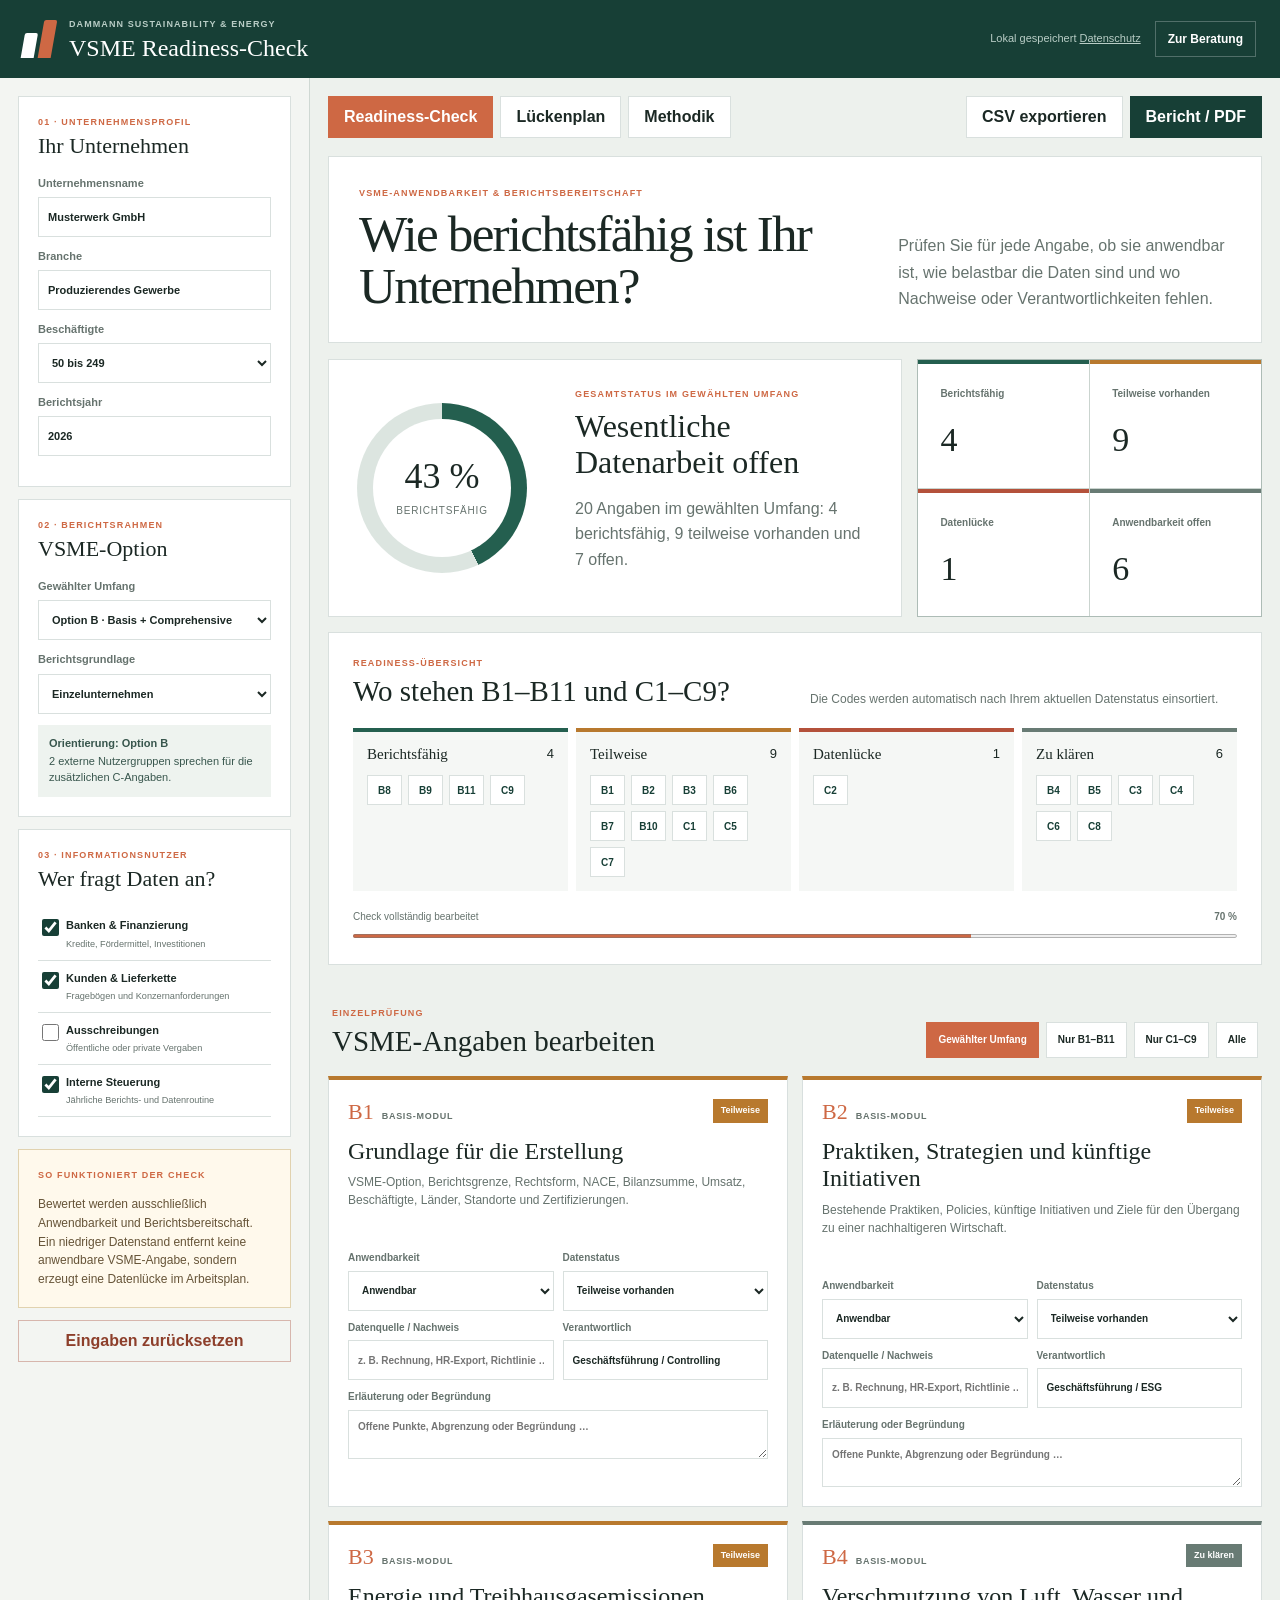
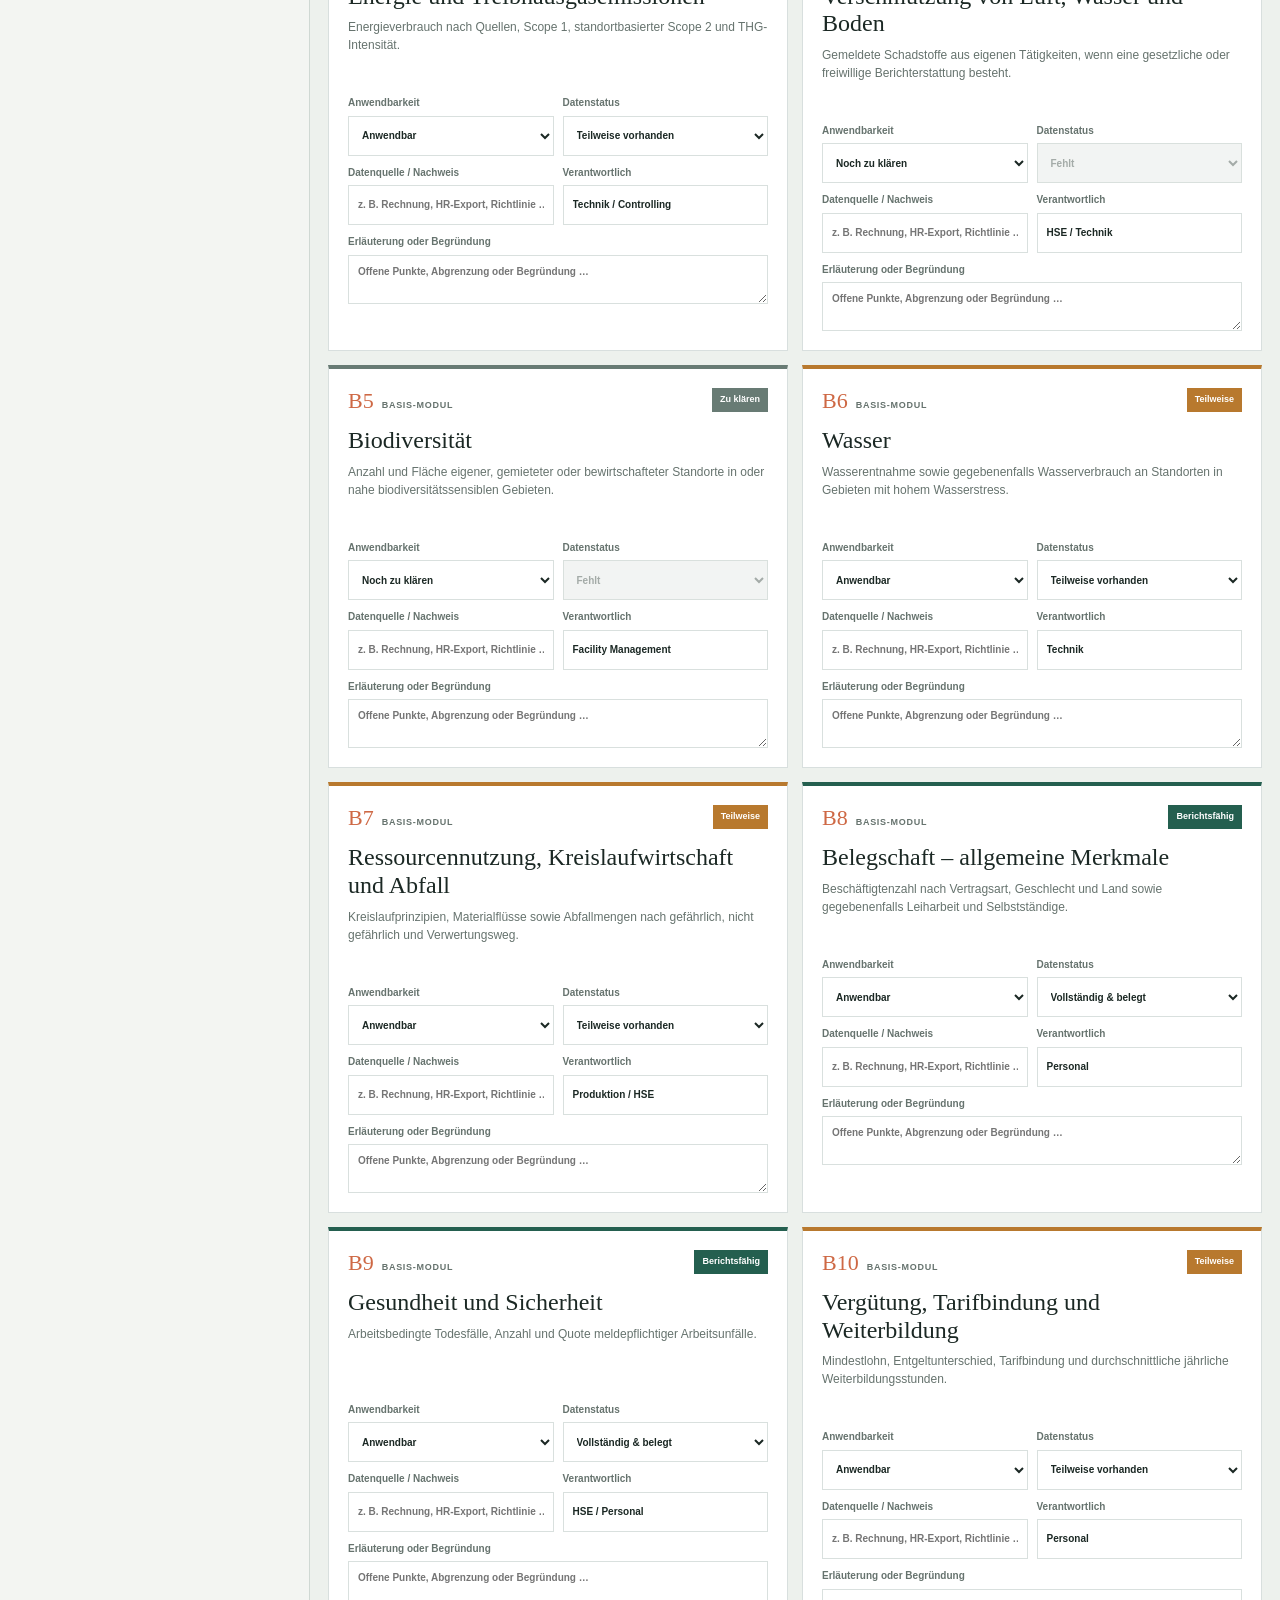
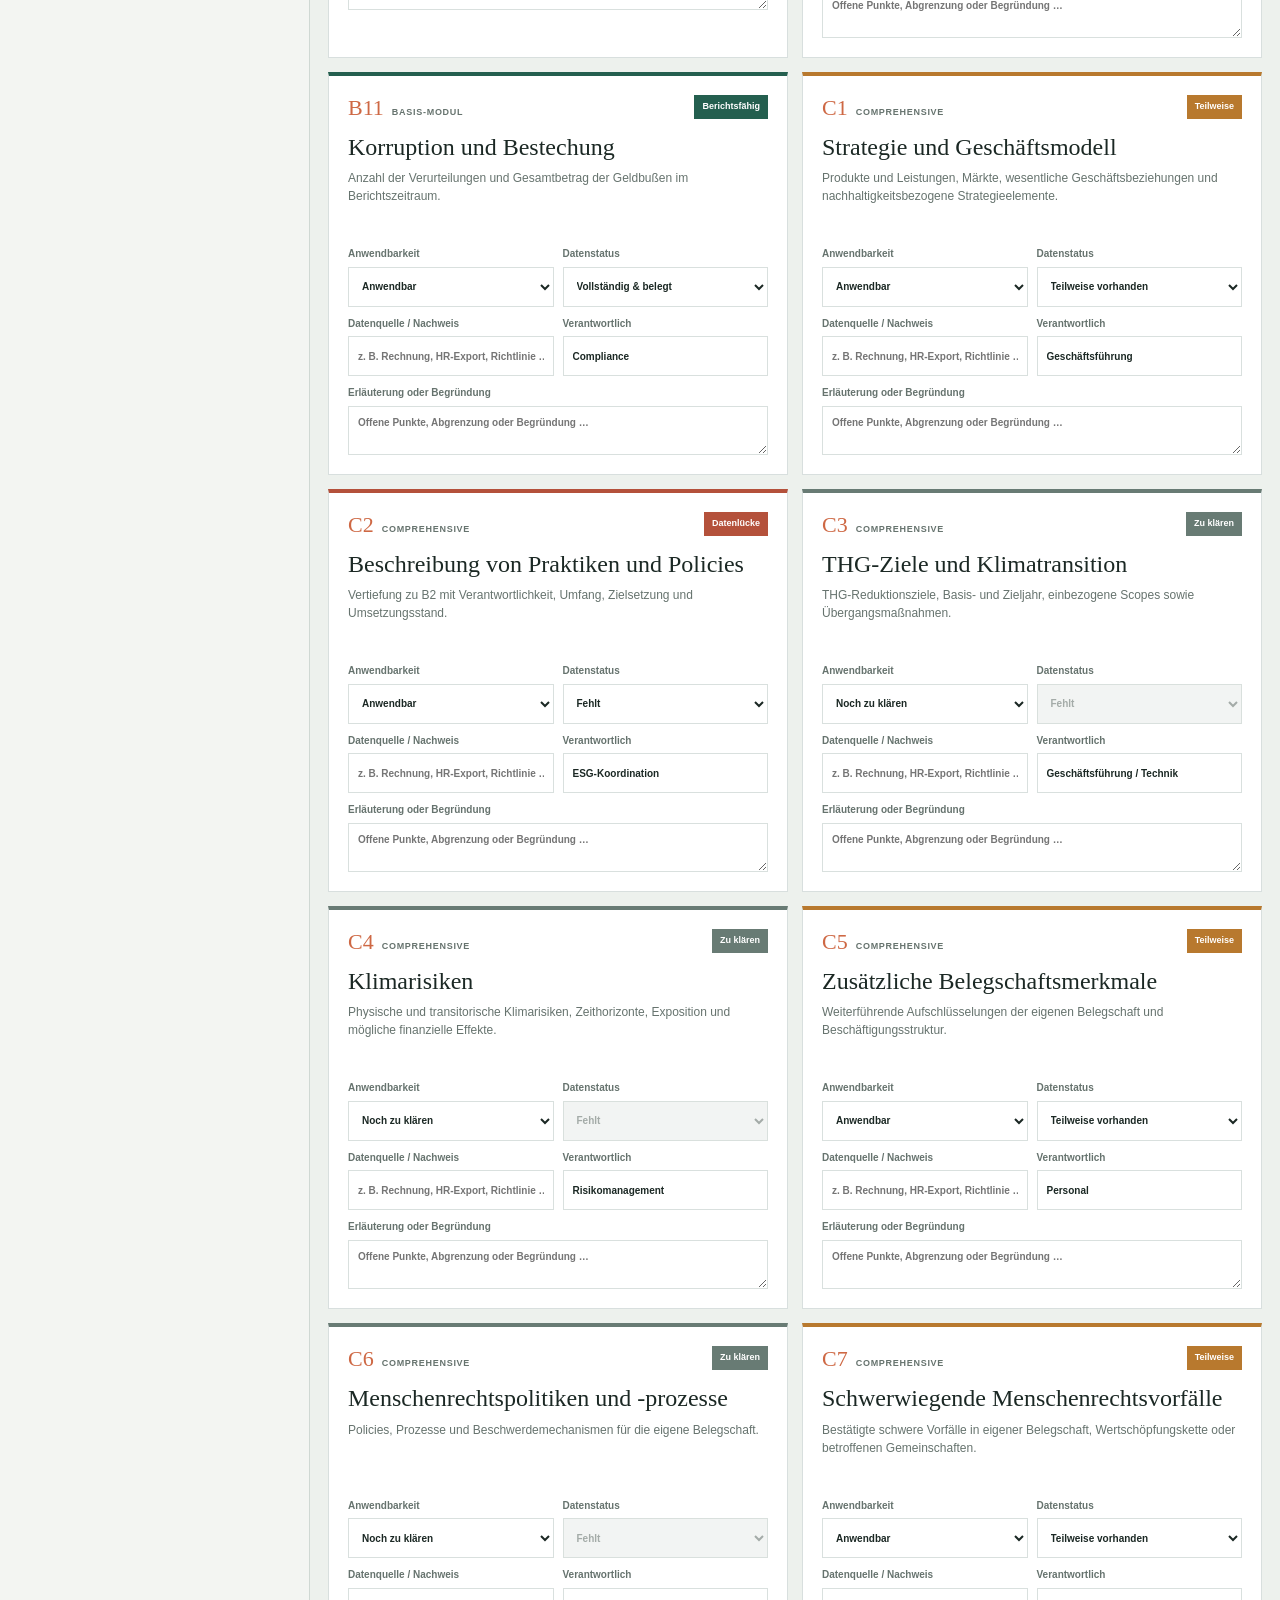
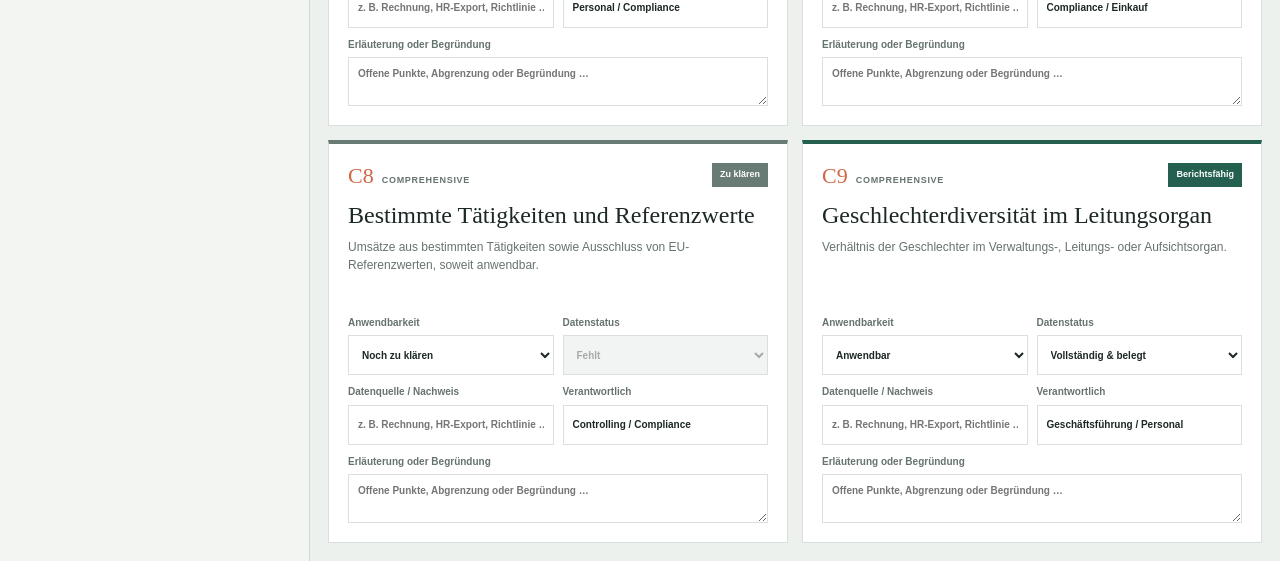
==== commit d63d62e5: "Update assessment.html" ====
--- a/assessment.html
+++ b/assessment.html
@@ -16,7 +16,7 @@
       <span><small>Dammann Sustainability &amp; Energy</small><strong>VSME Readiness-Check</strong></span>
     </a>
     <div class="assessment-header-actions">
-      <span id="saveStatus" class="save-status" aria-live="polite">Lokal gespeichert</span>
+      <span id="saveStatus" class="save-status" aria-live="polite">Lokal gespeichert <a href="datenschutz.html#tool-daten">Datenschutz</a></span>
       <a class="assessment-home" href="index.html">Zur Beratung</a>
     </div>
   </header>
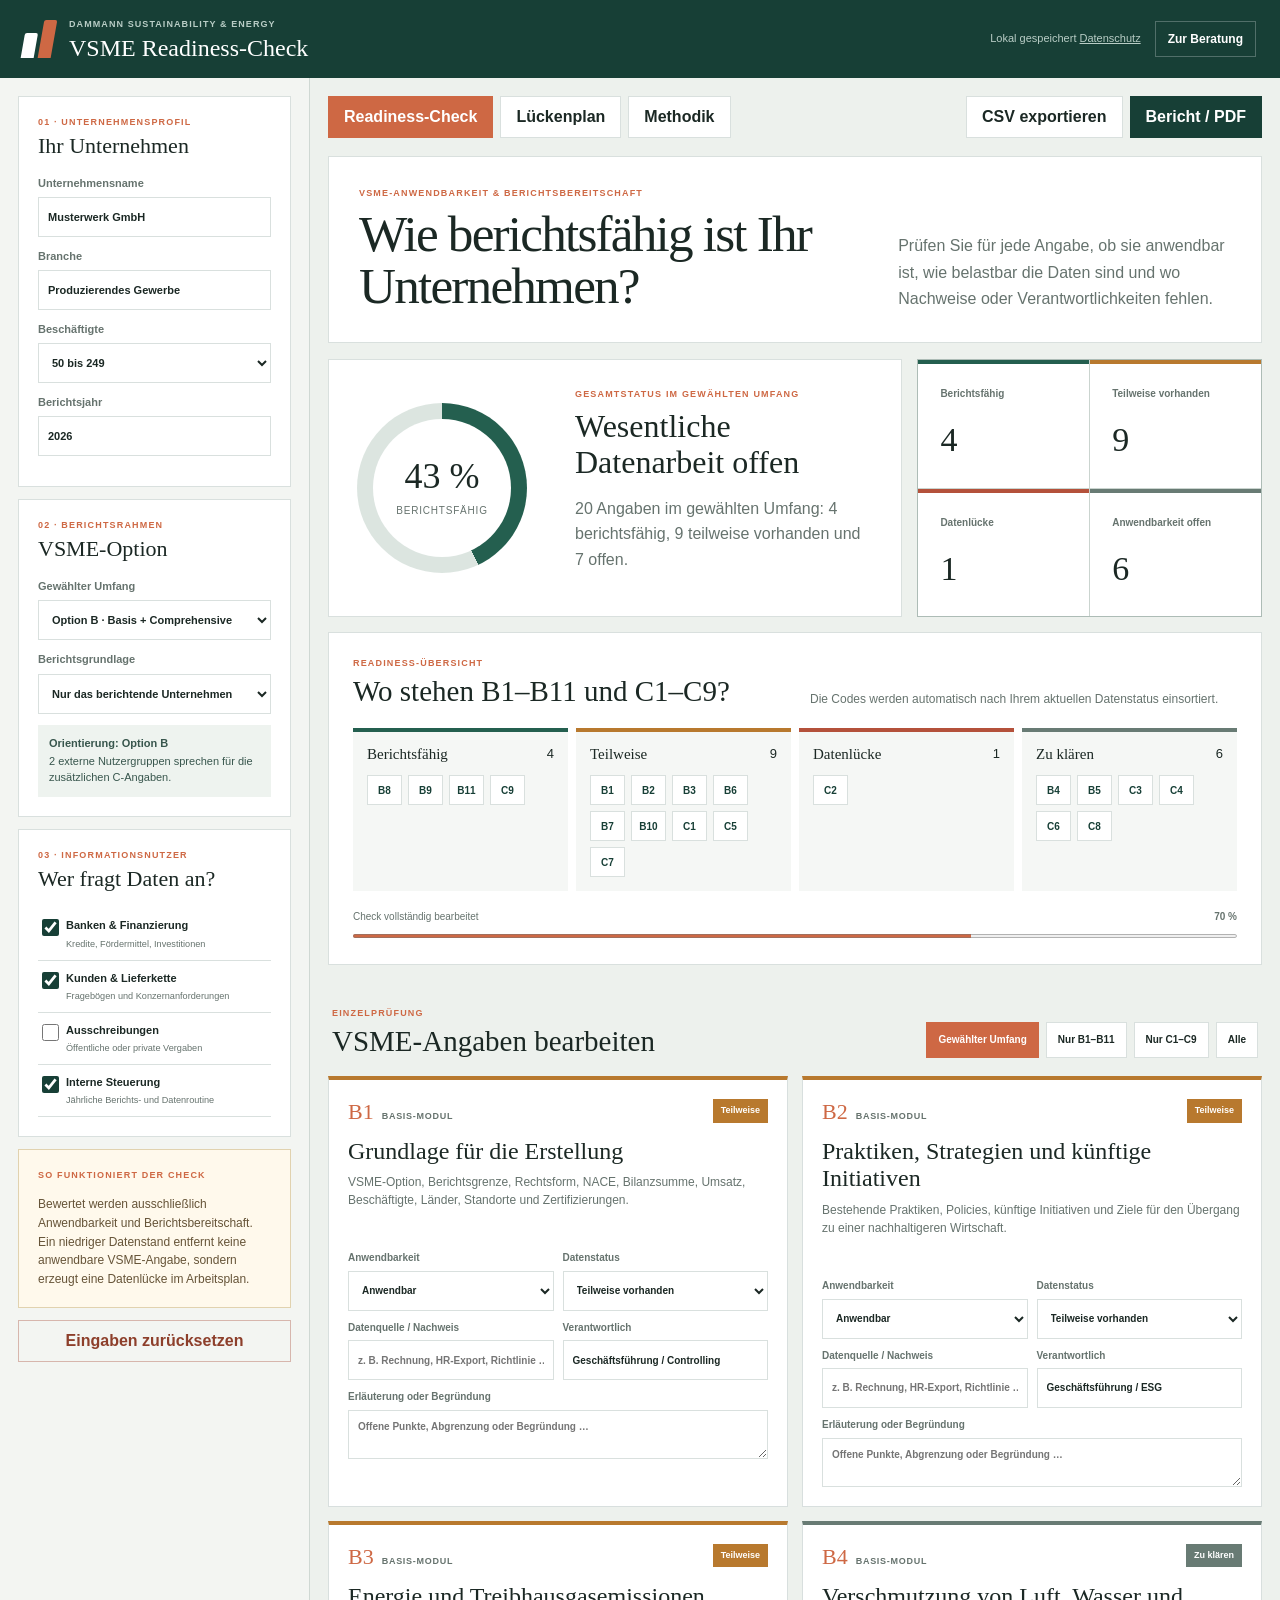
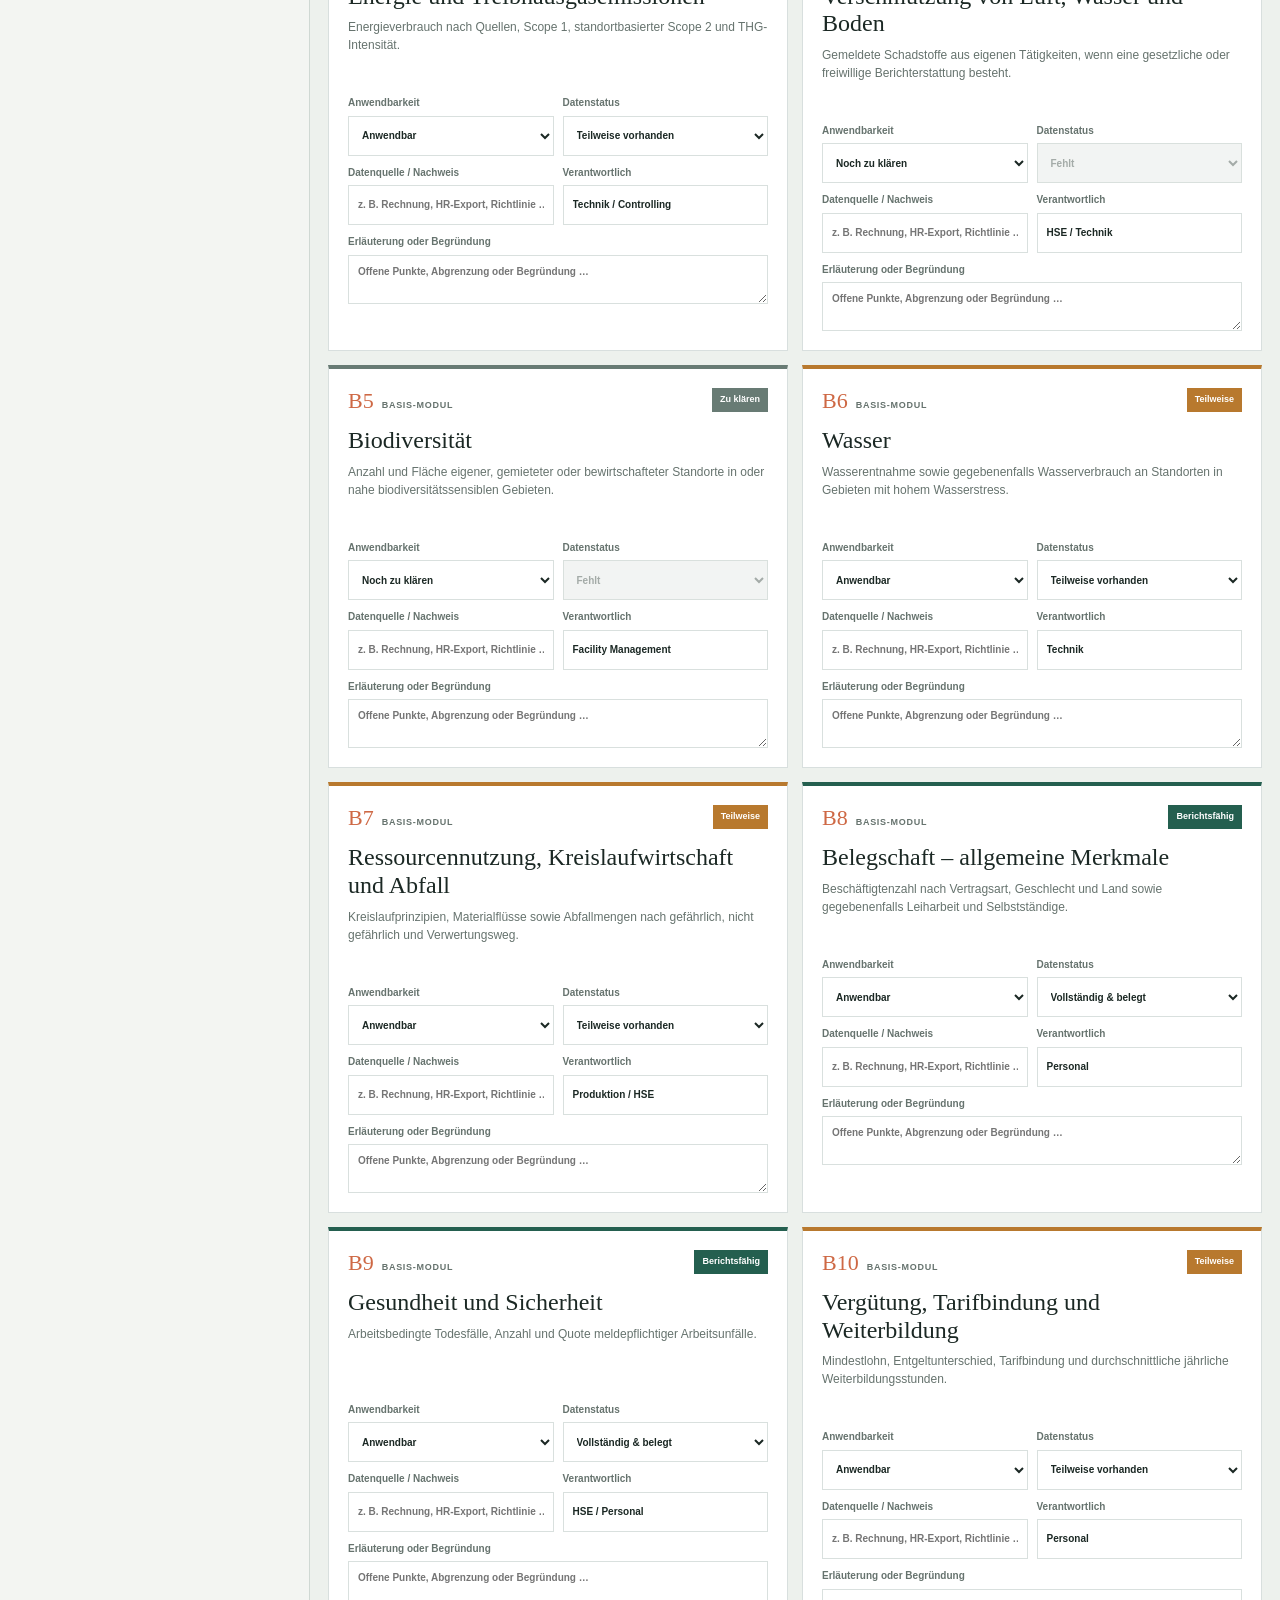
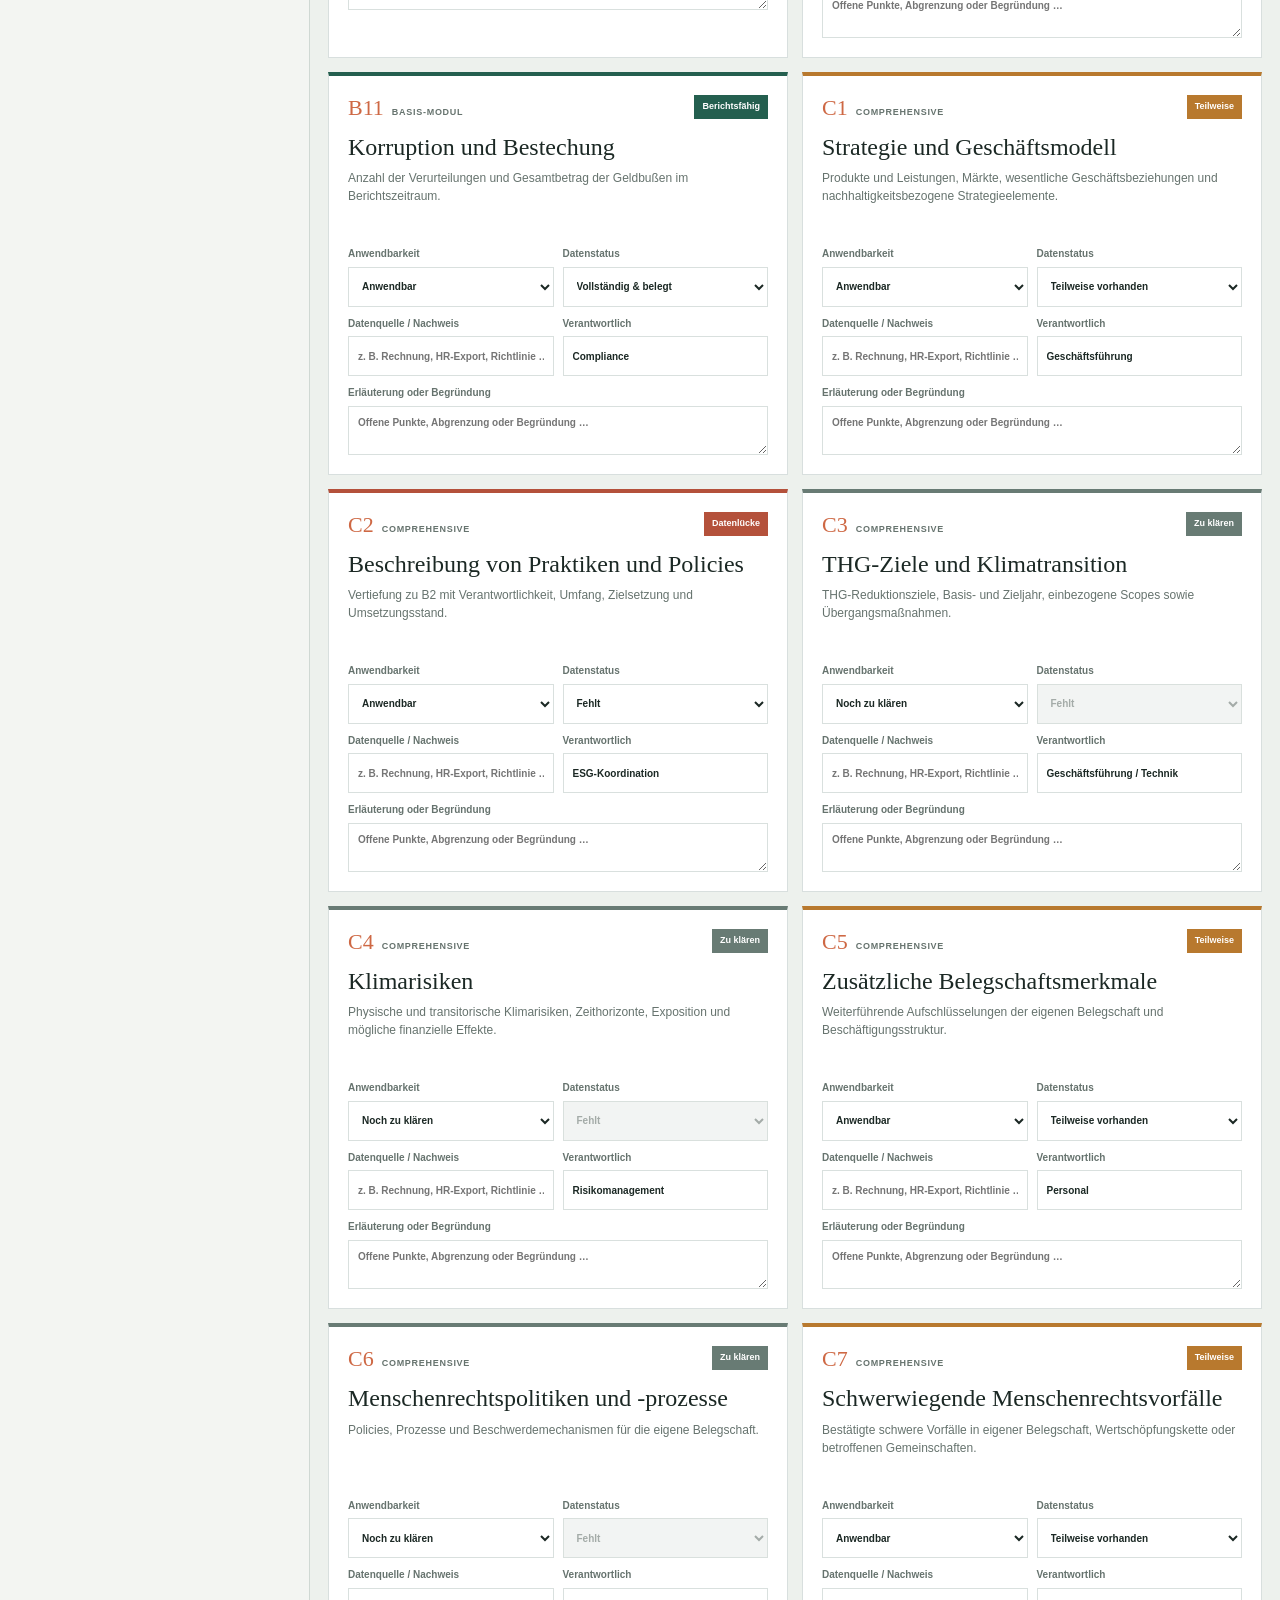
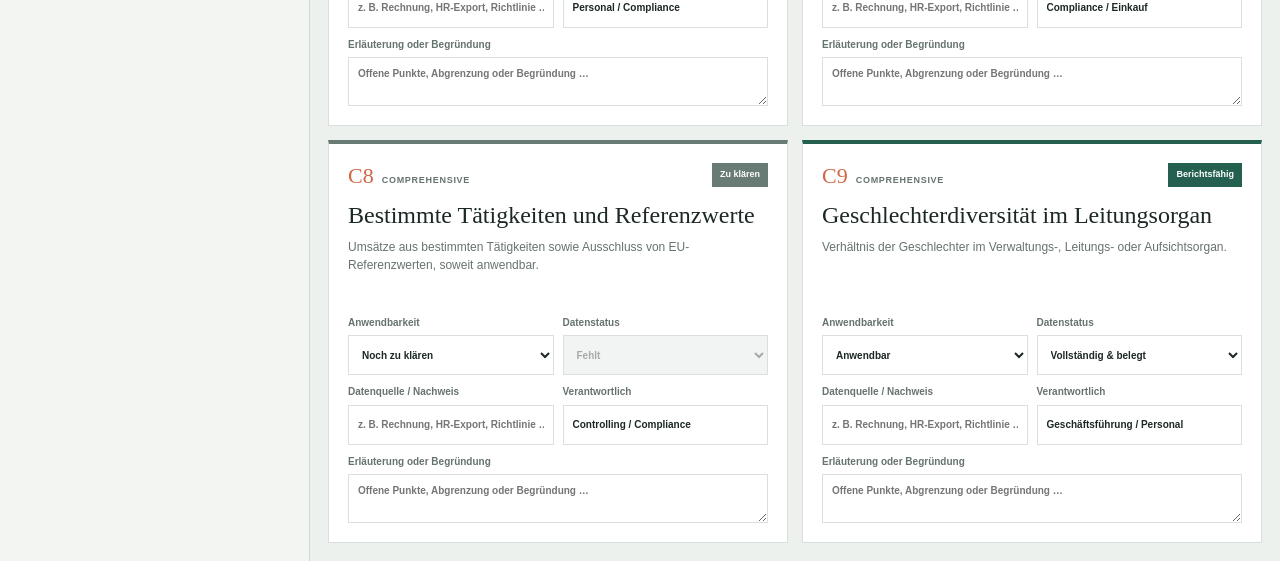
==== commit c1b576c0: "Update option text for reporting basis selection" ====
--- a/assessment.html
+++ b/assessment.html
@@ -4,7 +4,7 @@
   <meta charset="utf-8">
   <meta name="viewport" content="width=device-width, initial-scale=1">
   <meta name="description" content="VSME-Readiness-Check für KMU: Modulwahl, Anwendbarkeit, Datenstatus, Nachweise und Lückenplan für B1–B11 und C1–C9.">
-  <title>VSME Readiness-Check | Dammann Advisory</title>
+  <title>VSME Readiness-Check | Dammann Sustainability & Energy</title>
   <link rel="stylesheet" href="styles.css">
   <link rel="stylesheet" href="assessment.css">
 </head>
@@ -50,7 +50,7 @@
         </label>
         <label>Berichtsgrundlage
           <select id="reportingBasis">
-            <option value="individual" selected>Einzelunternehmen</option>
+            <option value="individual" selected>Nur das berichtende Unternehmen</option>
             <option value="consolidated">Konsolidiert mit Tochterunternehmen</option>
           </select>
         </label>
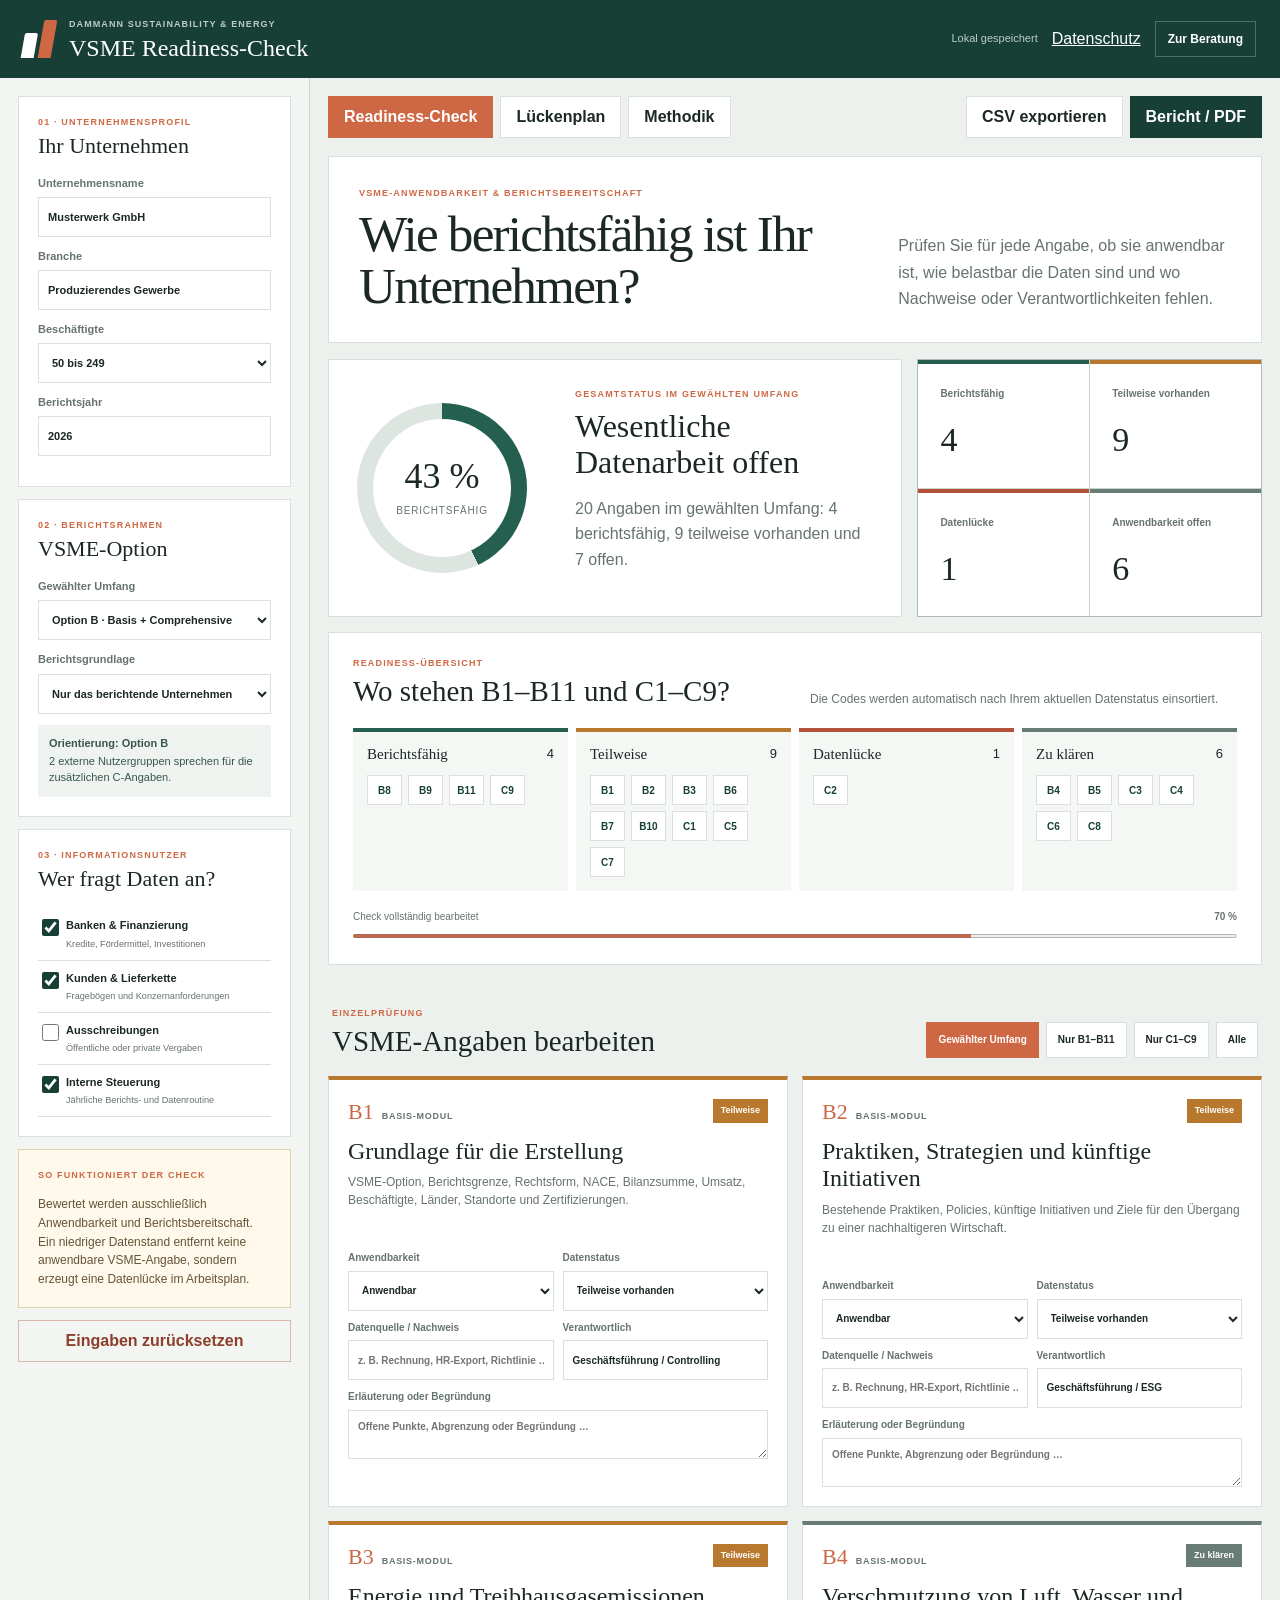
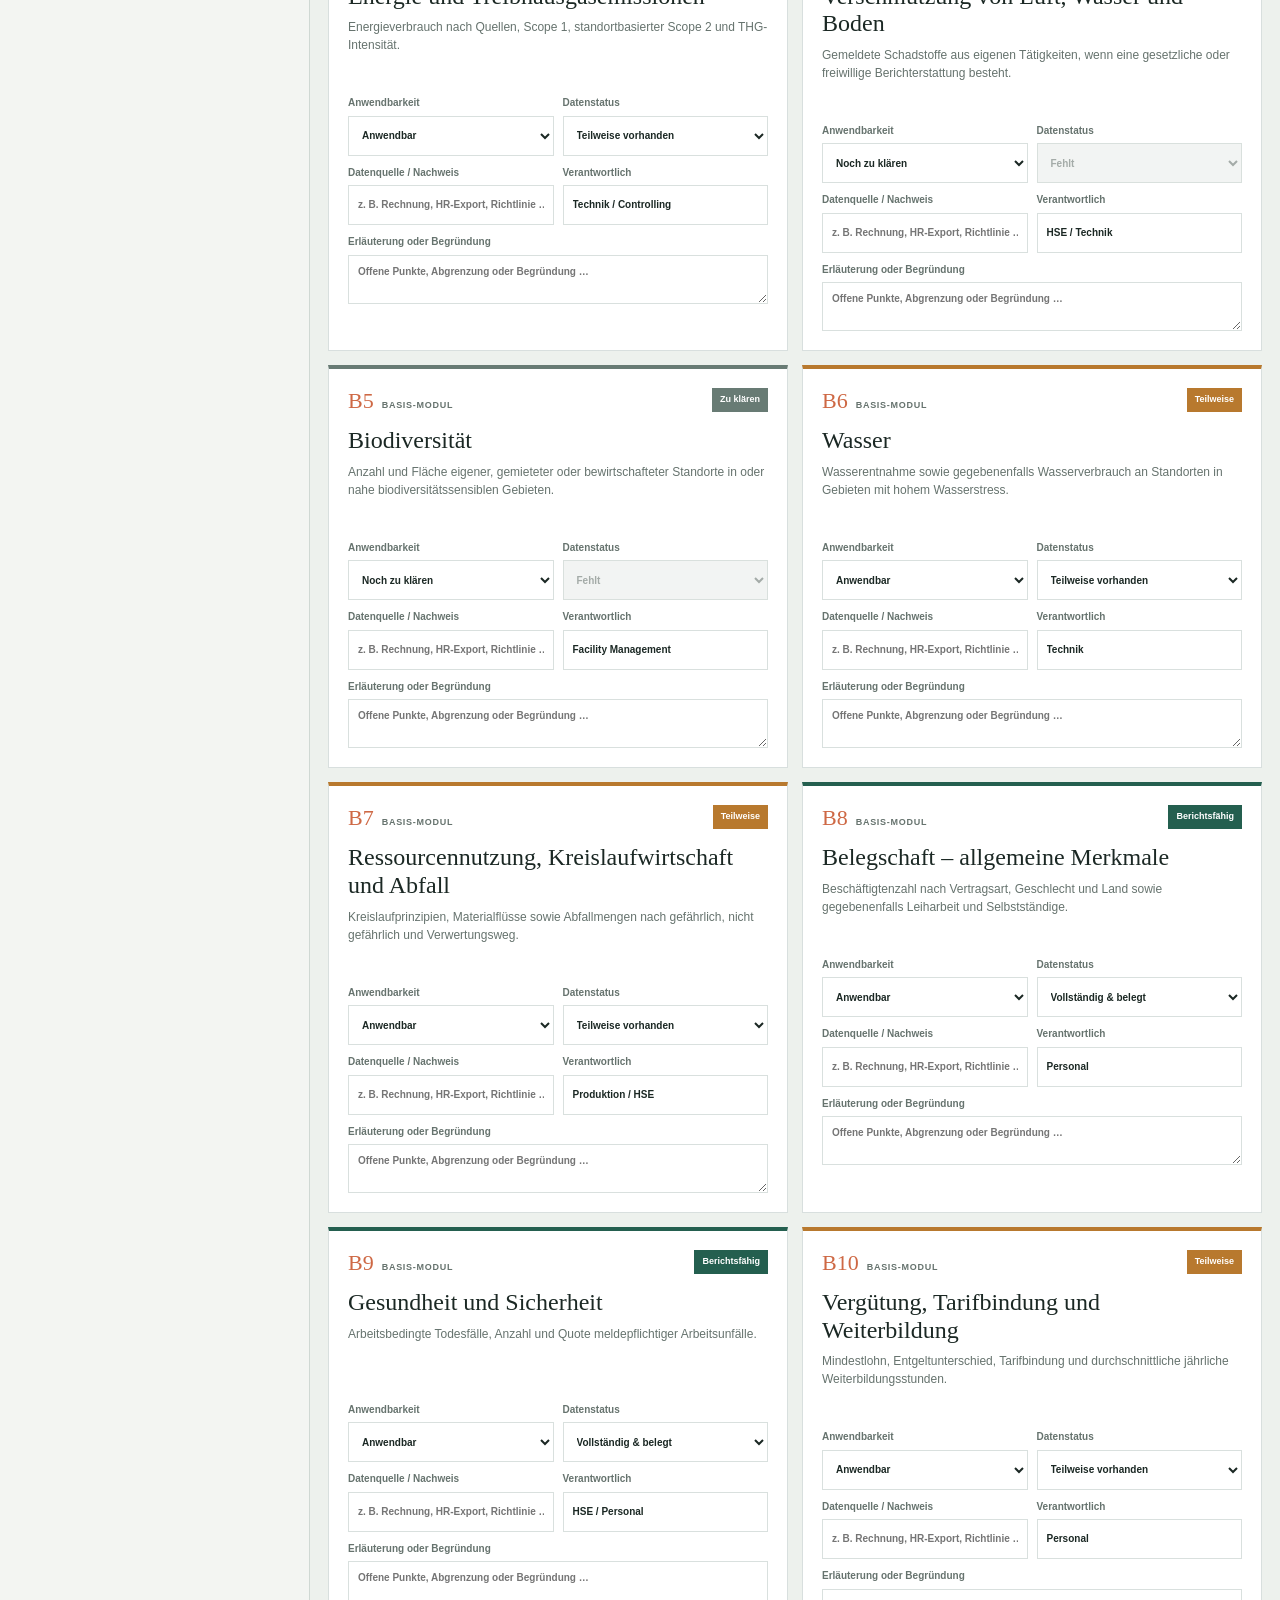
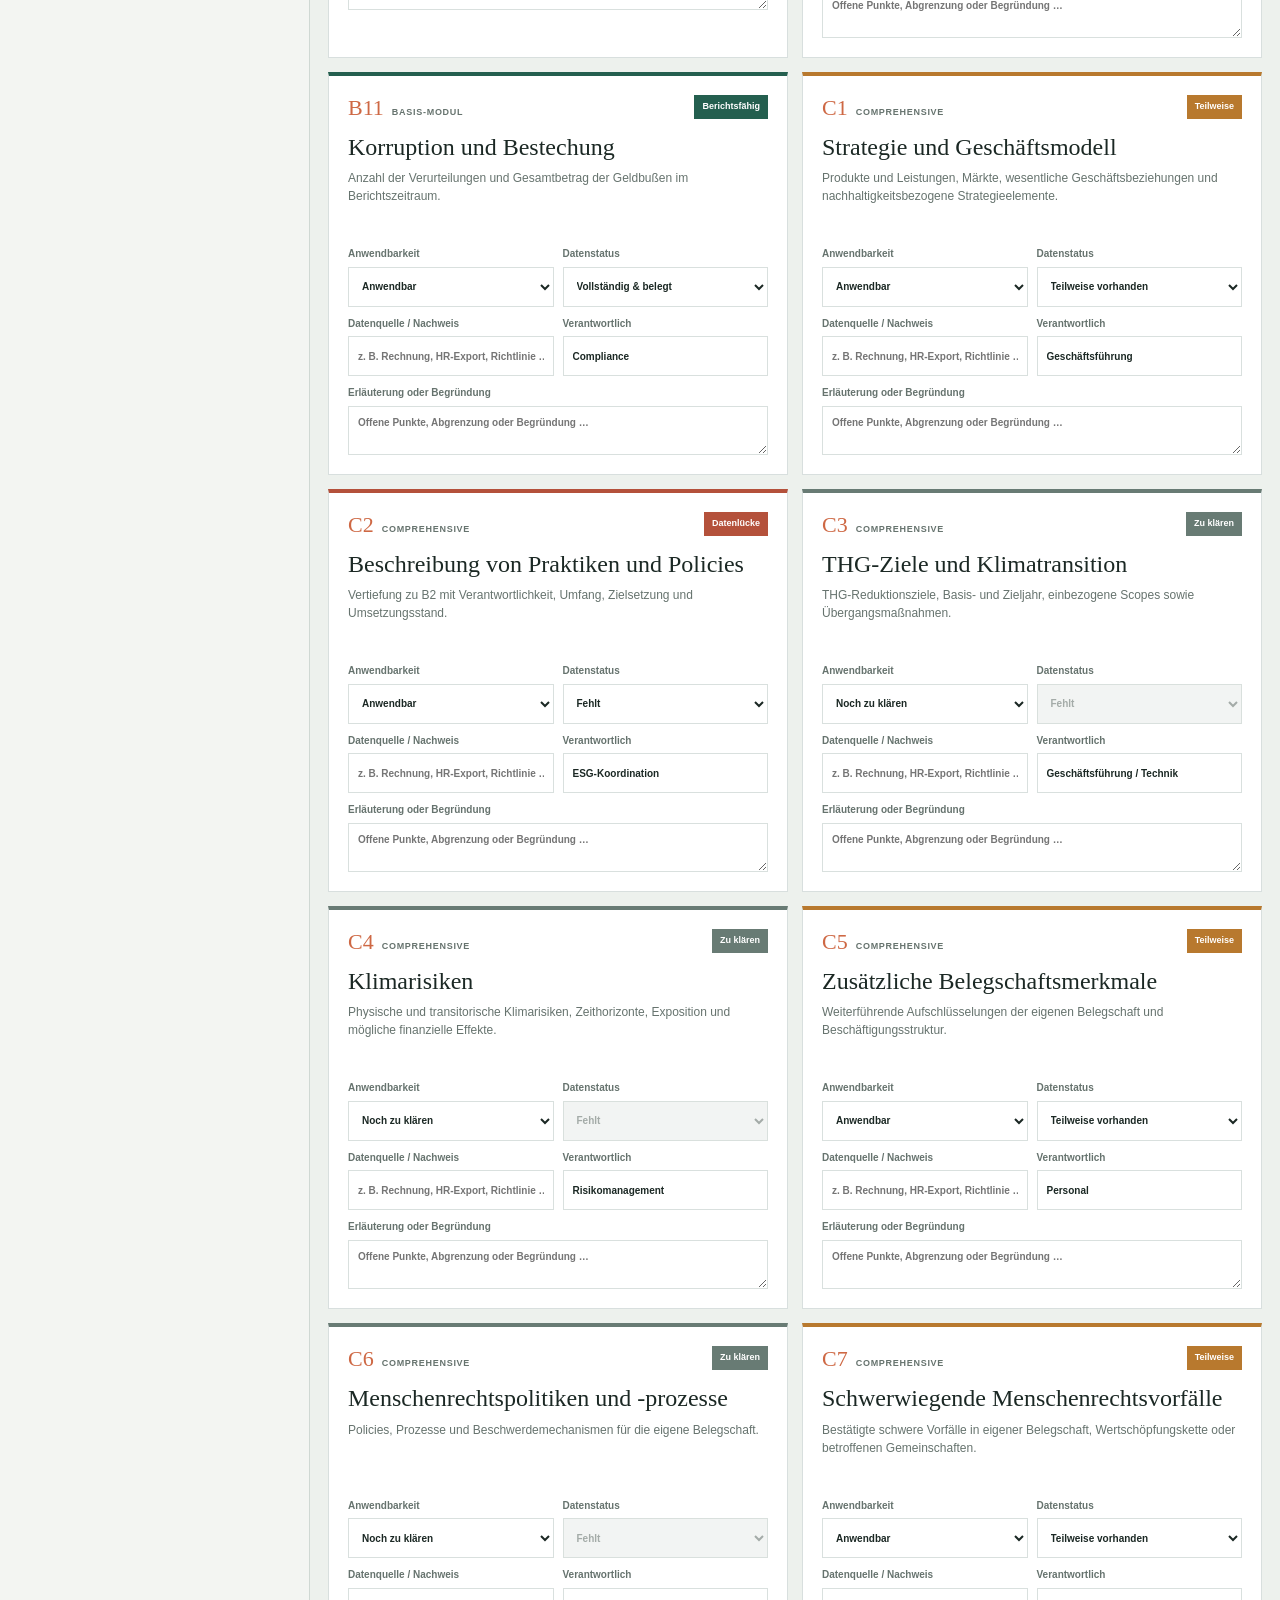
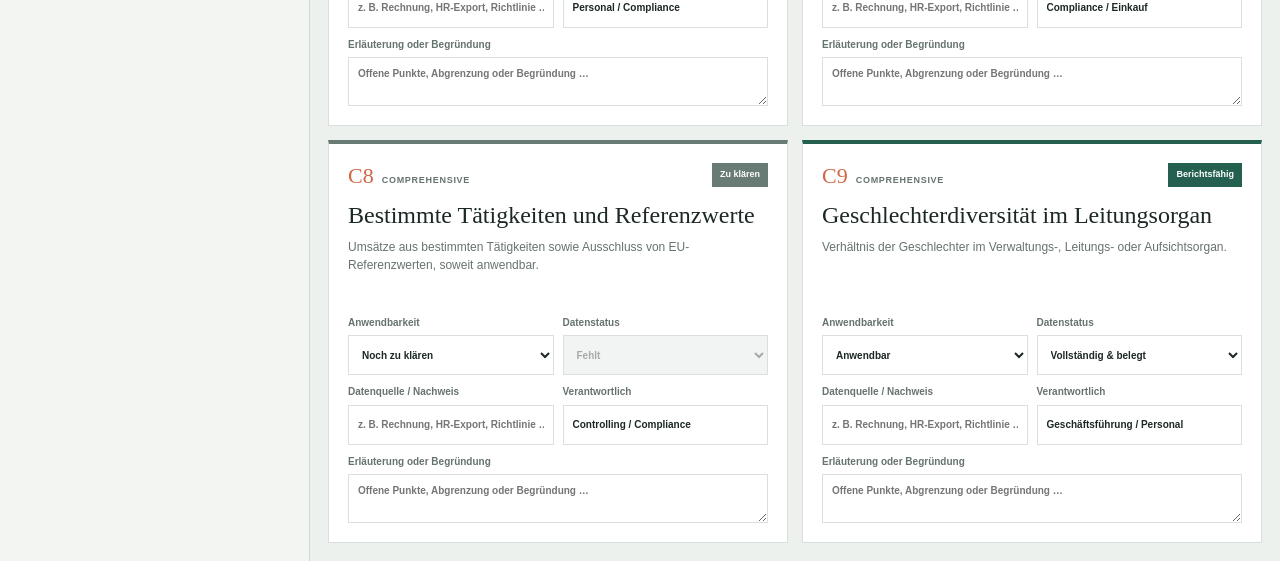
==== commit 1e8fb81a: "Refactor save status display in assessment.html Removed the link from the save status message and pl" ====
--- a/assessment.html
+++ b/assessment.html
@@ -16,7 +16,8 @@
       <span><small>Dammann Sustainability &amp; Energy</small><strong>VSME Readiness-Check</strong></span>
     </a>
     <div class="assessment-header-actions">
-      <span id="saveStatus" class="save-status" aria-live="polite">Lokal gespeichert <a href="datenschutz.html#tool-daten">Datenschutz</a></span>
+      <span id="saveStatus" class="save-status" aria-live="polite">Lokal gespeichert</span>
+      <a href="datenschutz.html#tool-daten">Datenschutz</a>
       <a class="assessment-home" href="index.html">Zur Beratung</a>
     </div>
   </header>
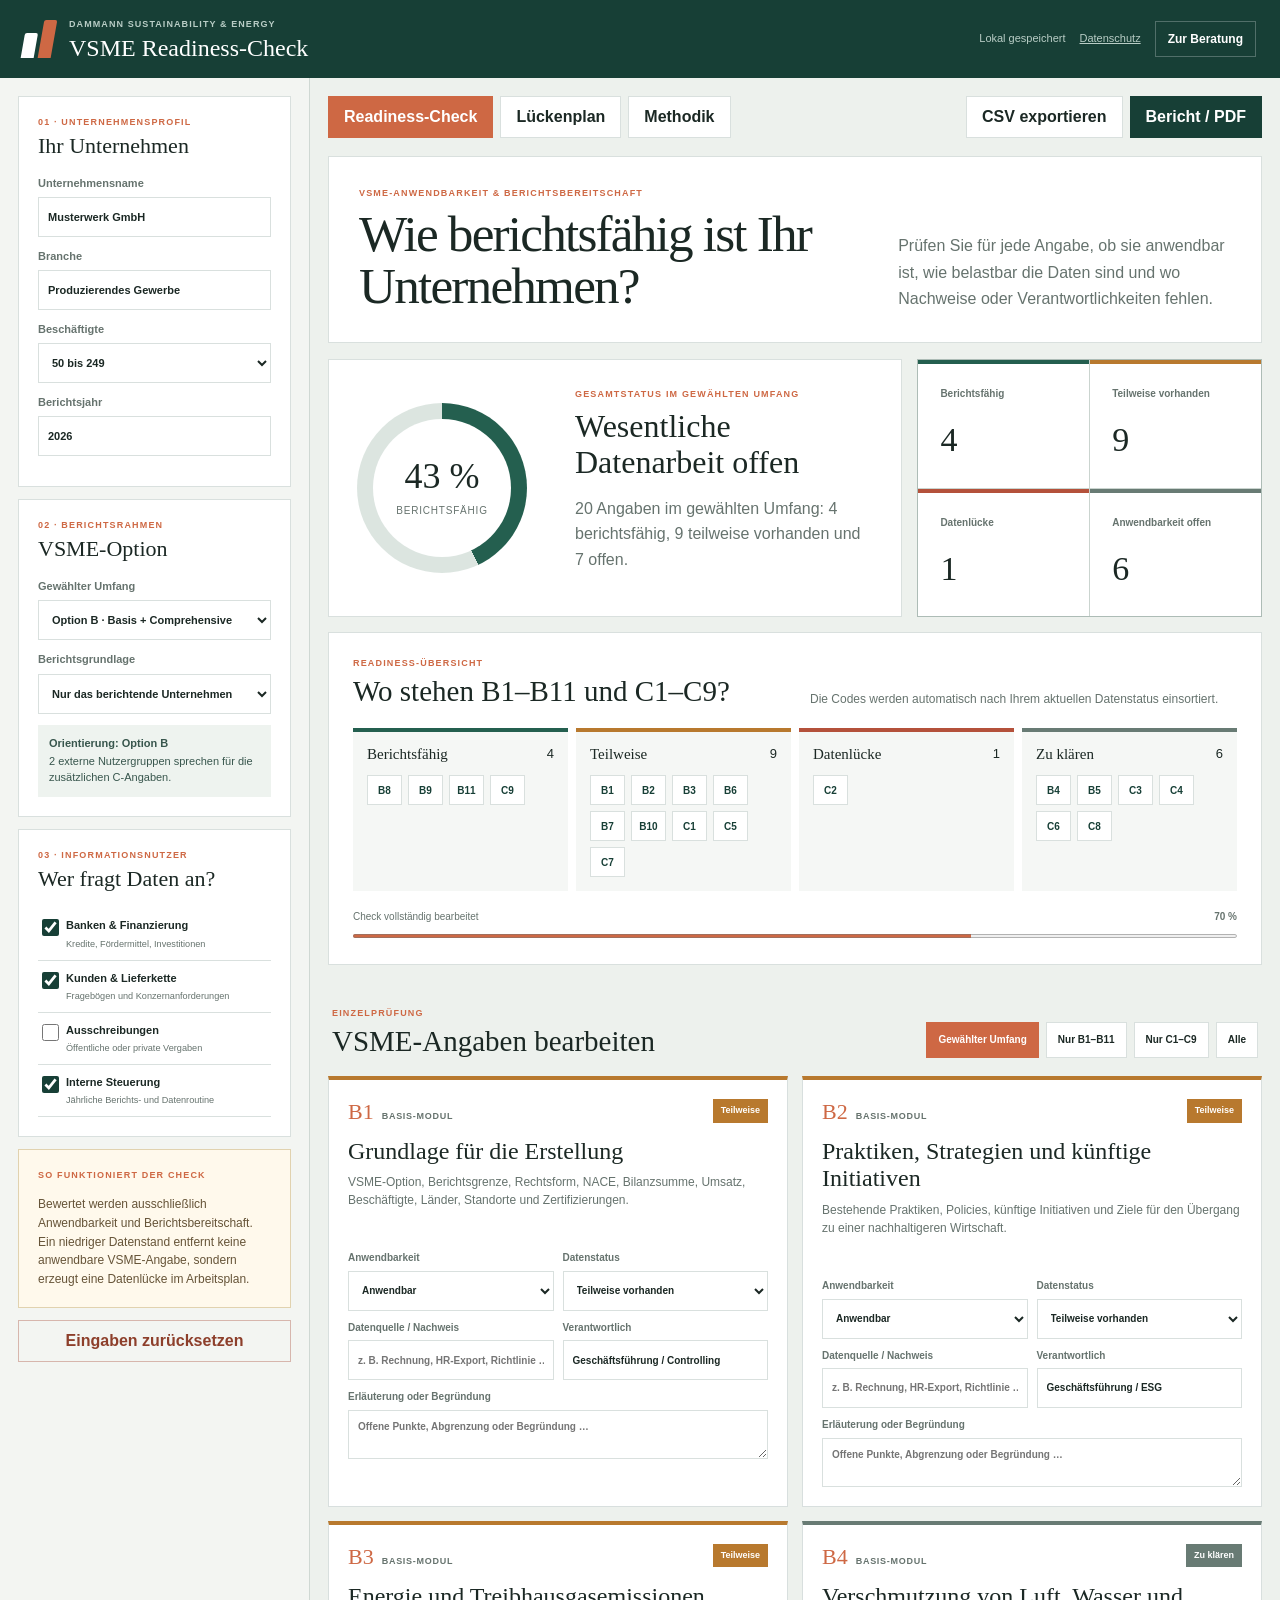
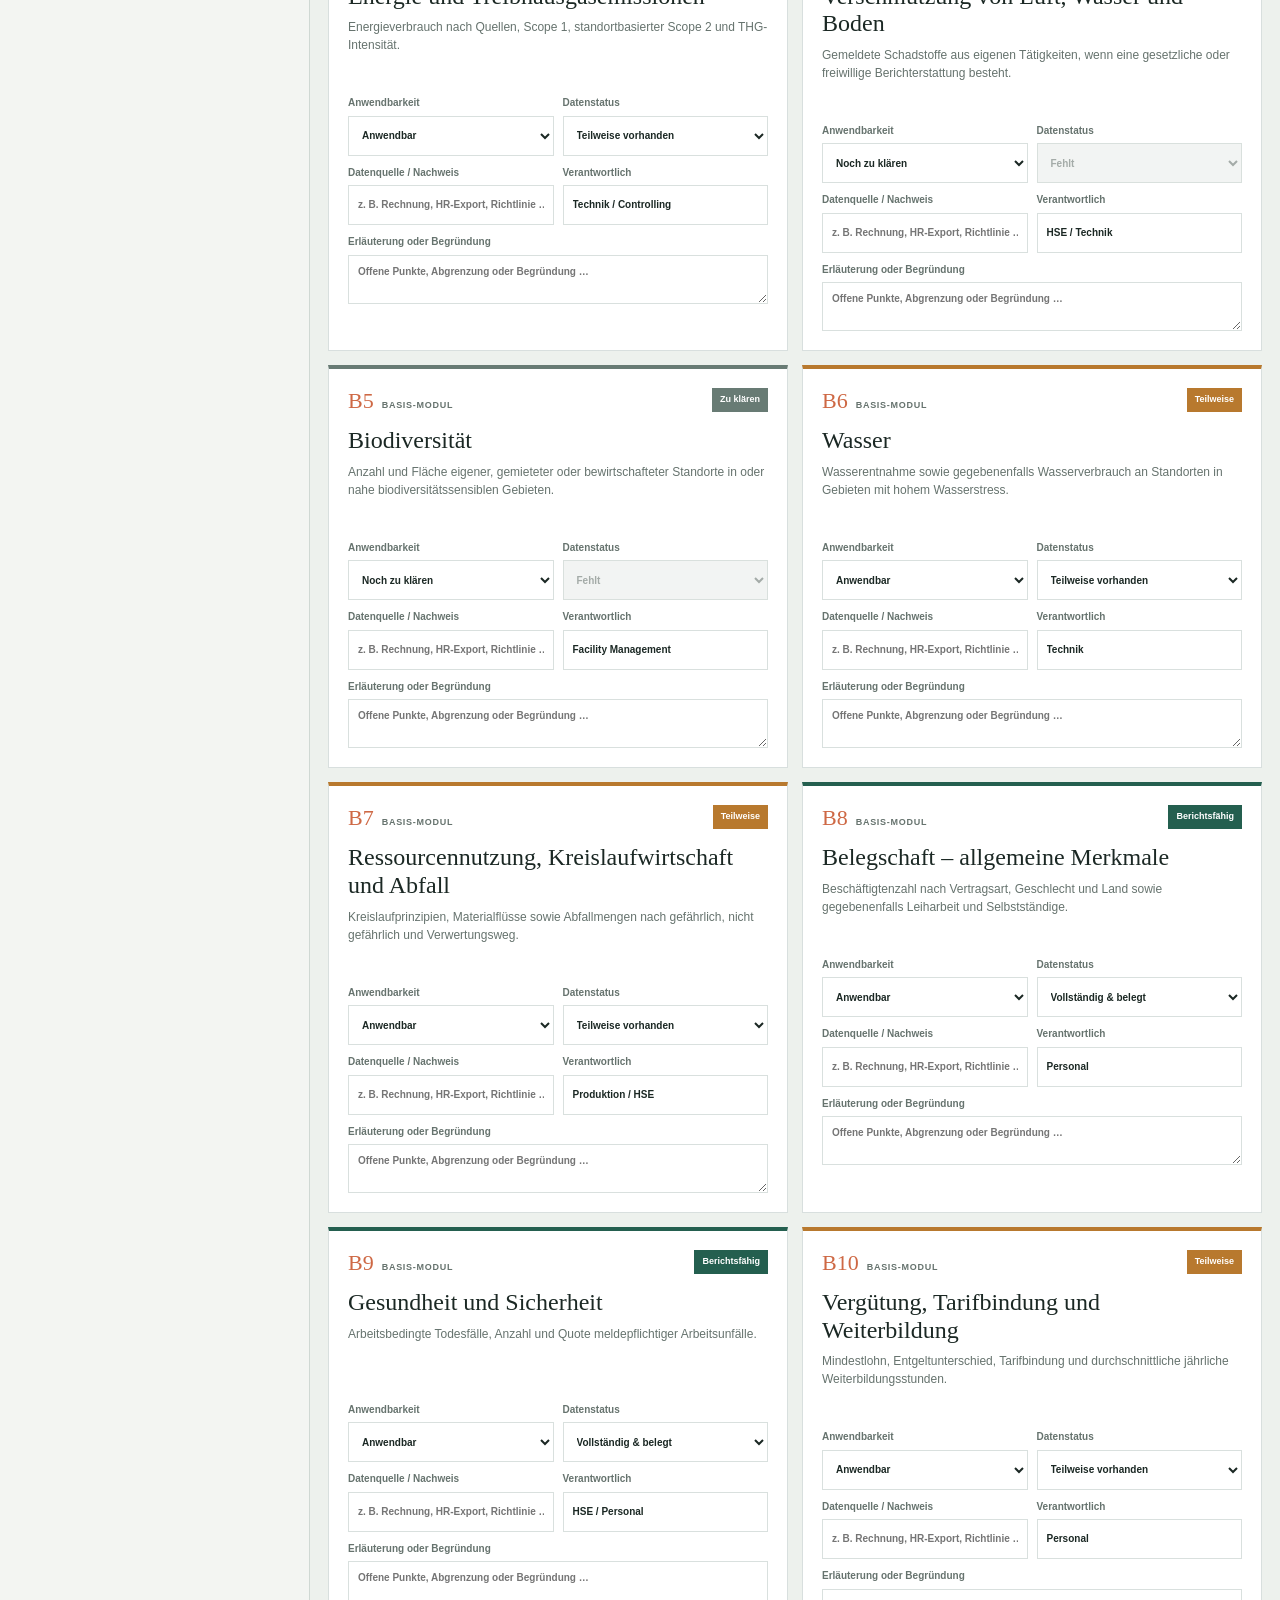
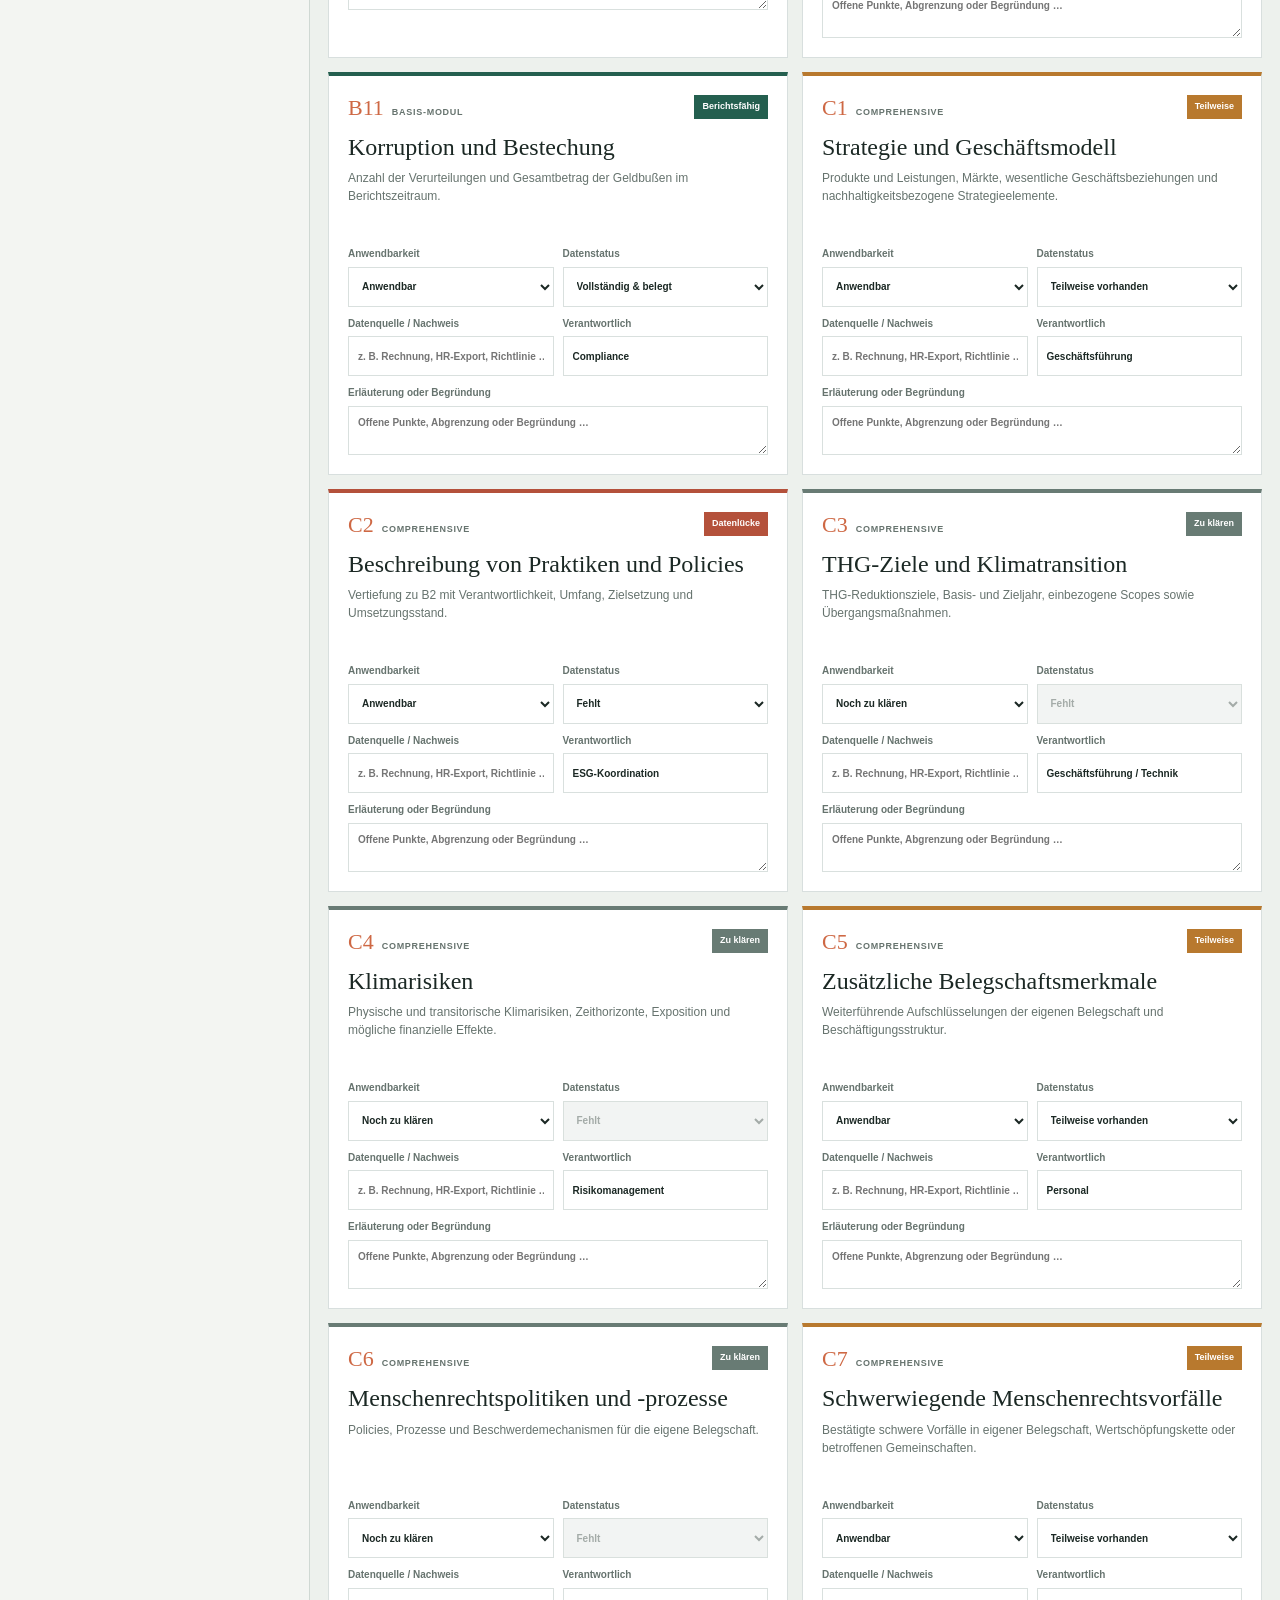
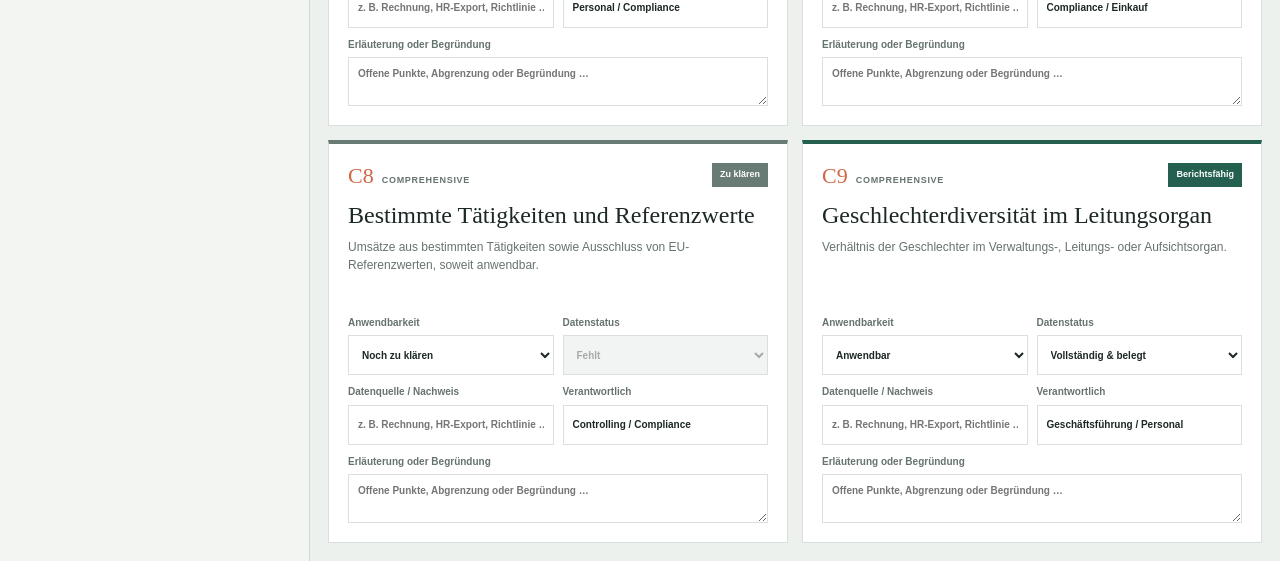
==== commit b2521c87: "Change Datenschutz link to include save-status class" ====
--- a/assessment.html
+++ b/assessment.html
@@ -17,7 +17,7 @@
     </a>
     <div class="assessment-header-actions">
       <span id="saveStatus" class="save-status" aria-live="polite">Lokal gespeichert</span>
-      <a href="datenschutz.html#tool-daten">Datenschutz</a>
+      <a class="save-status" href="datenschutz.html#tool-daten">Datenschutz</a>
       <a class="assessment-home" href="index.html">Zur Beratung</a>
     </div>
   </header>
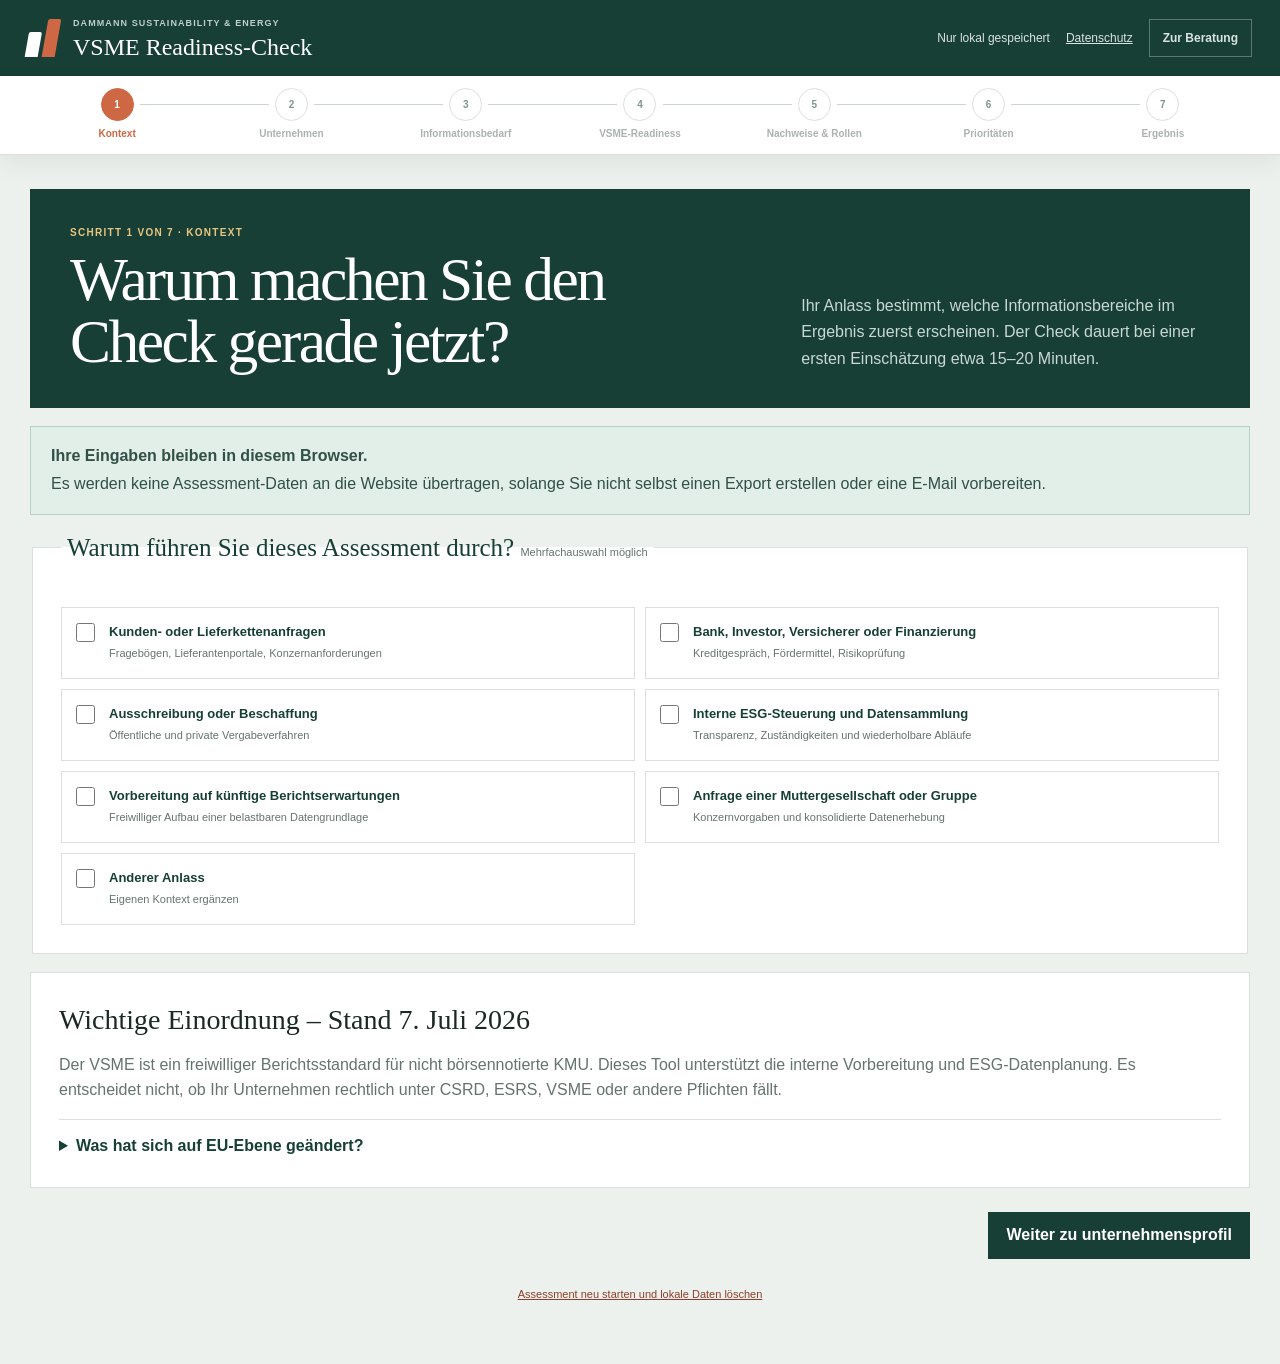
==== commit 668aa01f: "Add files via upload" ====
--- a/assessment.html
+++ b/assessment.html
@@ -3,8 +3,8 @@
 <head>
   <meta charset="utf-8">
   <meta name="viewport" content="width=device-width, initial-scale=1">
-  <meta name="description" content="VSME-Readiness-Check für KMU: Modulwahl, Anwendbarkeit, Datenstatus, Nachweise und Lückenplan für B1–B11 und C1–C9.">
-  <title>VSME Readiness-Check | Dammann Sustainability & Energy</title>
+  <meta name="description" content="VSME Readiness-Check für KMU: ESG-Daten, Nachweise, Verantwortlichkeiten und eine kompakte Checkliste aller geprüften VSME-Angaben.">
+  <title>VSME Readiness-Check | Dammann Sustainability &amp; Energy</title>
   <link rel="stylesheet" href="styles.css">
   <link rel="stylesheet" href="assessment.css">
 </head>
@@ -16,171 +16,152 @@
       <span><small>Dammann Sustainability &amp; Energy</small><strong>VSME Readiness-Check</strong></span>
     </a>
     <div class="assessment-header-actions">
-      <span id="saveStatus" class="save-status" aria-live="polite">Lokal gespeichert</span>
-      <a class="save-status" href="datenschutz.html#tool-daten">Datenschutz</a>
+      <span id="saveStatus" class="save-status" aria-live="polite">Nur lokal gespeichert</span>
+      <a href="datenschutz.html#tool-daten">Datenschutz</a>
       <a class="assessment-home" href="index.html">Zur Beratung</a>
     </div>
   </header>
 
-  <main id="assessmentMain" class="assessment-shell">
-    <aside class="assessment-sidebar" aria-label="Unternehmensprofil und Berichtsrahmen">
-      <section class="setup-card">
-        <p class="mini-label">01 · Unternehmensprofil</p>
-        <h2>Ihr Unternehmen</h2>
-        <label>Unternehmensname<input id="companyName" type="text" value="Musterwerk GmbH"></label>
-        <label>Branche<input id="sector" type="text" value="Produzierendes Gewerbe"></label>
-        <label>Beschäftigte
-          <select id="employeeBand">
-            <option value="micro">Bis 9</option>
-            <option value="small">10 bis 49</option>
-            <option value="medium" selected>50 bis 249</option>
-            <option value="larger">250 oder mehr</option>
-          </select>
-        </label>
-        <label>Berichtsjahr<input id="reportingYear" type="number" min="2025" value="2026"></label>
-      </section>
+  <div class="progress-shell" aria-label="Fortschritt im Assessment">
+    <div class="progress-copy"><strong id="progressLabel">1. Kontext</strong><span id="progressPercent">0 % bearbeitet</span></div>
+    <progress id="assessmentProgress" max="100" value="0">0 %</progress>
+    <ol id="stepNav" class="step-nav">
+      <li><button type="button" data-step="1" aria-current="step"><span>1</span>Kontext</button></li>
+      <li><button type="button" data-step="2"><span>2</span>Unternehmen</button></li>
+      <li><button type="button" data-step="3"><span>3</span>Informationsbedarf</button></li>
+      <li><button type="button" data-step="4"><span>4</span>VSME-Readiness</button></li>
+      <li><button type="button" data-step="5"><span>5</span>Nachweise &amp; Rollen</button></li>
+      <li><button type="button" data-step="6"><span>6</span>Prioritäten</button></li>
+      <li><button type="button" data-step="7"><span>7</span>Ergebnis</button></li>
+    </ol>
+  </div>
 
-      <section class="setup-card">
-        <p class="mini-label">02 · Berichtsrahmen</p>
-        <h2>VSME-Option</h2>
-        <label>Gewählter Umfang
-          <select id="moduleOption">
-            <option value="basic">Option A · Basis-Modul</option>
-            <option value="comprehensive" selected>Option B · Basis + Comprehensive</option>
-          </select>
-        </label>
-        <label>Berichtsgrundlage
-          <select id="reportingBasis">
-            <option value="individual" selected>Nur das berichtende Unternehmen</option>
-            <option value="consolidated">Konsolidiert mit Tochterunternehmen</option>
-          </select>
-        </label>
-        <div id="moduleGuidance" class="module-guidance" aria-live="polite"></div>
-      </section>
+  <main id="assessmentMain" class="assessment-main">
+    <div id="formError" class="form-error" role="alert" aria-live="assertive" hidden></div>
 
-      <section class="setup-card">
-        <p class="mini-label">03 · Informationsnutzer</p>
-        <h2>Wer fragt Daten an?</h2>
-        <label class="choice"><input id="driverBanks" type="checkbox" checked><span><strong>Banken &amp; Finanzierung</strong><small>Kredite, Fördermittel, Investitionen</small></span></label>
-        <label class="choice"><input id="driverCustomers" type="checkbox" checked><span><strong>Kunden &amp; Lieferkette</strong><small>Fragebögen und Konzernanforderungen</small></span></label>
-        <label class="choice"><input id="driverTenders" type="checkbox"><span><strong>Ausschreibungen</strong><small>Öffentliche oder private Vergaben</small></span></label>
-        <label class="choice"><input id="driverInternal" type="checkbox" checked><span><strong>Interne Steuerung</strong><small>Jährliche Berichts- und Datenroutine</small></span></label>
-      </section>
+    <section class="assessment-step active" data-step-panel="1" aria-labelledby="step1Title">
+      <div class="step-hero">
+        <div><p class="eyebrow">Schritt 1 von 7 · Kontext</p><h1 id="step1Title">Warum machen Sie den Check gerade jetzt?</h1></div>
+        <p>Ihr Anlass bestimmt, welche Informationsbereiche im Ergebnis zuerst erscheinen. Der Check dauert bei einer ersten Einschätzung etwa 15–20 Minuten.</p>
+      </div>
+      <div class="privacy-note" role="note"><strong>Ihre Eingaben bleiben in diesem Browser.</strong> Es werden keine Assessment-Daten an die Website übertragen, solange Sie nicht selbst einen Export erstellen oder eine E-Mail vorbereiten.</div>
+      <fieldset class="question-card" data-required-group="context">
+        <legend>Warum führen Sie dieses Assessment durch? <span>Mehrfachauswahl möglich</span></legend>
+        <div class="choice-grid">
+          <label class="option-card"><input type="checkbox" name="assessmentContext" value="customer_requests"><span><strong>Kunden- oder Lieferkettenanfragen</strong><small>Fragebögen, Lieferantenportale, Konzernanforderungen</small></span></label>
+          <label class="option-card"><input type="checkbox" name="assessmentContext" value="bank_financing"><span><strong>Bank, Investor, Versicherer oder Finanzierung</strong><small>Kreditgespräch, Fördermittel, Risikoprüfung</small></span></label>
+          <label class="option-card"><input type="checkbox" name="assessmentContext" value="public_tenders"><span><strong>Ausschreibung oder Beschaffung</strong><small>Öffentliche und private Vergabeverfahren</small></span></label>
+          <label class="option-card"><input type="checkbox" name="assessmentContext" value="internal_data_management"><span><strong>Interne ESG-Steuerung und Datensammlung</strong><small>Transparenz, Zuständigkeiten und wiederholbare Abläufe</small></span></label>
+          <label class="option-card"><input type="checkbox" name="assessmentContext" value="future_reporting"><span><strong>Vorbereitung auf künftige Berichtserwartungen</strong><small>Freiwilliger Aufbau einer belastbaren Datengrundlage</small></span></label>
+          <label class="option-card"><input type="checkbox" name="assessmentContext" value="parent_company"><span><strong>Anfrage einer Muttergesellschaft oder Gruppe</strong><small>Konzernvorgaben und konsolidierte Datenerhebung</small></span></label>
+          <label class="option-card"><input id="contextOtherCheck" type="checkbox" name="assessmentContext" value="other"><span><strong>Anderer Anlass</strong><small>Eigenen Kontext ergänzen</small></span></label>
+        </div>
+        <label id="contextOtherWrap" class="conditional-field" hidden>Anderer Anlass<input id="contextOther" type="text" autocomplete="off"></label>
+      </fieldset>
+      <aside class="legal-context">
+        <h2>Wichtige Einordnung – Stand 7. Juli 2026</h2>
+        <p>Der VSME ist ein freiwilliger Berichtsstandard für nicht börsennotierte KMU. Dieses Tool unterstützt die interne Vorbereitung und ESG-Datenplanung. Es entscheidet nicht, ob Ihr Unternehmen rechtlich unter CSRD, ESRS, VSME oder andere Pflichten fällt.</p>
+        <details><summary>Was hat sich auf EU-Ebene geändert?</summary><p>Die <a href="https://eur-lex.europa.eu/legal-content/DE/TXT/?uri=CELEX:32026L0470" target="_blank" rel="noopener">Richtlinie (EU) 2026/470</a> hat den CSRD-Anwendungsbereich auf EU-Ebene neu zugeschnitten und sieht freiwillige Standards auf Grundlage der <a href="https://eur-lex.europa.eu/legal-content/DE/TXT/?uri=CELEX:32025H1710" target="_blank" rel="noopener">Empfehlung (EU) 2025/1710</a> vor. Nationale Umsetzung und Einzelfallfragen können abweichen. Deshalb nimmt dieser Check bewusst keine rechtliche Scope-Prüfung vor. Die 20 Angabebereiche B1–B11 und C1–C9 entsprechen der Empfehlung; für die eigentliche Berichterstellung stellt EFRAG ergänzend die <a href="https://www.efrag.org/en/vsme-digital-template-and-xbrl-taxonomy" target="_blank" rel="noopener">Digitalvorlage 1.3.0 vom 11. Juni 2026</a> bereit.</p></details>
+      </aside>
+    </section>
 
-      <section class="setup-card info-card">
-        <p class="mini-label">So funktioniert der Check</p>
-        <p>Bewertet werden ausschließlich Anwendbarkeit und Berichtsbereitschaft. Ein niedriger Datenstand entfernt keine anwendbare VSME-Angabe, sondern erzeugt eine Datenlücke im Arbeitsplan.</p>
-      </section>
-      <button id="resetBtn" class="reset-button" type="button">Eingaben zurücksetzen</button>
-    </aside>
+    <section class="assessment-step" data-step-panel="2" aria-labelledby="step2Title" hidden>
+      <div class="step-hero"><div><p class="eyebrow">Schritt 2 von 7 · Unternehmensprofil</p><h1 id="step2Title">Welcher betriebliche Kontext prägt Ihre Daten?</h1></div><p>Nur Angaben, die die Auswertung sinnvoll zuschneiden – ohne unnötige Unternehmensdetails.</p></div>
+      <div class="form-grid">
+        <div class="question-card compact"><label class="field-label" for="employeeCount">Unternehmensgröße in Mitarbeitern</label><input id="employeeCount" type="number" min="0" step="1" inputmode="numeric" placeholder="z. B. 85"><p class="field-help">Geben Sie die durchschnittliche Anzahl der Mitarbeiter im letzten Geschäftsjahr an.</p></div>
+        <div class="question-card compact"><label class="field-label" for="sector">Branche</label><select id="sector"><option value="">Bitte wählen</option></select><label id="sectorOtherWrap" class="conditional-field" hidden>Andere Branche<input id="sectorOther" type="text"></label></div>
+        <fieldset class="question-card compact"><legend>Anzahl betrieblicher Standorte</legend><div class="radio-list">
+          <label><input type="radio" name="sites" value="one"><span>Ein Standort</span></label><label><input type="radio" name="sites" value="two_five"><span>Zwei bis fünf Standorte</span></label><label><input type="radio" name="sites" value="more_five"><span>Mehr als fünf Standorte</span></label><label><input type="radio" name="sites" value="remote_office"><span>Überwiegend remote oder bürobasiert</span></label>
+        </div></fieldset>
+        <fieldset class="question-card compact"><legend>Geografischer Umfang</legend><div class="radio-list">
+          <label><input type="radio" name="geography" value="germany"><span>Nur Deutschland</span></label><label><input type="radio" name="geography" value="eu"><span>Mehrere EU-Länder</span></label><label><input type="radio" name="geography" value="eu_non_eu"><span>EU und Nicht-EU-Länder</span></label><label><input type="radio" name="geography" value="not_sure"><span>Nicht sicher</span></label>
+        </div></fieldset>
+      </div>
+      <fieldset class="question-card"><legend>Vorhandene Managementsysteme oder Grundlagen <span>Mehrfachauswahl möglich</span></legend><div class="chip-grid" id="managementSystems">
+        <label><input type="checkbox" value="iso9001"><span>ISO 9001</span></label><label><input type="checkbox" value="iso14001"><span>ISO 14001</span></label><label><input type="checkbox" value="iso50001"><span>ISO 50001</span></label><label><input type="checkbox" value="emas"><span>EMAS</span></label><label><input type="checkbox" value="energy_audit"><span>DIN EN 16247-1</span></label><label><input type="checkbox" value="ohs"><span>Arbeitsschutzmanagement</span></label><label><input type="checkbox" value="supplier_code"><span>Lieferantenkodex</span></label><label><input type="checkbox" value="sustainability_policy"><span>Umwelt-/Nachhaltigkeitspolitik</span></label><label><input type="checkbox" value="none"><span>Nichts davon</span></label><label><input type="checkbox" value="other"><span>Sonstiges</span></label>
+      </div></fieldset>
+      <section id="sectorPromptPanel" class="sector-panel" hidden aria-live="polite"><p class="eyebrow">Optionaler Branchenhinweis</p><h2>Was trifft auf Ihr Unternehmen zu?</h2><p>Diese Angaben beeinflussen nur Hinweise und Prioritäten, niemals die rechtliche Einordnung.</p><div id="sectorPrompts" class="chip-grid"></div></section>
+      <fieldset class="question-card"><legend>Prüftiefe für diesen Check</legend><div class="radio-list horizontal">
+        <label><input type="radio" name="assessmentScope" value="basic"><span><strong>Basis-Modul</strong><small>B1–B11 als kompakter Einstieg</small></span></label>
+        <label><input type="radio" name="assessmentScope" value="comprehensive"><span><strong>Basis + Comprehensive</strong><small>B1–B11 und C1–C9 für weitergehende Informationsbedürfnisse</small></span></label>
+      </div><p class="field-help">Die Auswahl ist eine Arbeitstiefe, keine rechtliche Modulpflicht. Für Unternehmen mit mehr als 250 Beschäftigten dient der VSME nur als Orientierung; EFRAG hat ihn für diese Gruppe nicht erprobt.</p></fieldset>
+    </section>
 
-    <section class="assessment-workspace">
-      <div class="assessment-toolbar">
-        <nav class="assessment-tabs" aria-label="Assessment-Bereiche">
-          <button class="assessment-tab active" type="button" data-view="assessmentView">Readiness-Check</button>
-          <button class="assessment-tab" type="button" data-view="resultView">Lückenplan</button>
-          <button class="assessment-tab" type="button" data-view="methodView">Methodik</button>
-        </nav>
-        <div class="export-actions">
-          <button id="exportCsvBtn" class="secondary-action" type="button">CSV exportieren</button>
-          <button id="printBtn" type="button">Bericht / PDF</button>
-        </div>
+    <section class="assessment-step" data-step-panel="3" aria-labelledby="step3Title" hidden>
+      <div class="step-hero"><div><p class="eyebrow">Schritt 3 von 7 · Informationsbedarf</p><h1 id="step3Title">Wer fragt welche ESG-Informationen an?</h1></div><p>Aus externem Druck werden konkrete, nachvollziehbare Arbeitsprioritäten – ohne daraus gesetzliche Pflichten abzuleiten.</p></div>
+      <fieldset class="question-card" data-required-group="requesters"><legend>Welche Parteien fragen ESG-Informationen an oder werden dies wahrscheinlich tun? <span>Mehrfachauswahl möglich</span></legend><div class="choice-grid dense">
+        <label class="option-card"><input type="checkbox" name="requesters" value="major_customers"><span>Große Kunden</span></label><label class="option-card"><input type="checkbox" name="requesters" value="smaller_customers"><span>Kleinere Kunden</span></label><label class="option-card"><input type="checkbox" name="requesters" value="parent_company"><span>Muttergesellschaft / Gruppe</span></label><label class="option-card"><input type="checkbox" name="requesters" value="banks_lenders"><span>Banken / Kreditgeber</span></label><label class="option-card"><input type="checkbox" name="requesters" value="investors"><span>Investoren</span></label><label class="option-card"><input type="checkbox" name="requesters" value="insurers"><span>Versicherer</span></label><label class="option-card"><input type="checkbox" name="requesters" value="public_procurement"><span>Öffentliche Beschaffung</span></label><label class="option-card"><input type="checkbox" name="requesters" value="suppliers"><span>Lieferanten</span></label><label class="option-card"><input type="checkbox" name="requesters" value="employees"><span>Beschäftigte / Bewerbende</span></label><label class="option-card"><input type="checkbox" name="requesters" value="none"><span>Aktuell keine Anfragen</span></label><label class="option-card"><input type="checkbox" name="requesters" value="not_sure"><span>Nicht sicher</span></label>
+      </div></fieldset>
+      <fieldset class="question-card"><legend>Welche Themen wurden bereits angefragt? <span>Mehrfachauswahl möglich</span></legend><div class="chip-grid" id="requestedTopics">
+        <label><input type="checkbox" value="energy"><span>Energieverbrauch</span></label><label><input type="checkbox" value="emissions"><span>Treibhausgasemissionen</span></label><label><input type="checkbox" value="climate"><span>Klimarisiken oder -ziele</span></label><label><input type="checkbox" value="waste_water"><span>Abfall und Wasser</span></label><label><input type="checkbox" value="environmental_policies"><span>Umweltrichtlinien</span></label><label><input type="checkbox" value="workforce"><span>Belegschaftsdaten</span></label><label><input type="checkbox" value="health_safety"><span>Gesundheit und Sicherheit</span></label><label><input type="checkbox" value="human_rights"><span>Menschenrechte / Lieferkette</span></label><label><input type="checkbox" value="governance"><span>Governance und Compliance</span></label><label><input type="checkbox" value="certificates"><span>Zertifikate / Managementsysteme</span></label><label><input type="checkbox" value="supplier_standards"><span>Lieferantenstandards</span></label><label><input type="checkbox" value="other"><span>Sonstiges</span></label><label><input type="checkbox" value="not_sure"><span>Nicht sicher</span></label>
+      </div></fieldset>
+      <div id="requestProfilePreview" class="insight-card" aria-live="polite"></div>
+    </section>
+
+    <section class="assessment-step" data-step-panel="4" aria-labelledby="step4Title" hidden>
+      <div class="step-hero"><div><p class="eyebrow">Schritt 4 von 7 · VSME-Readiness</p><h1 id="step4Title">Sind Informationen verfügbar, belegt und klar zugeordnet?</h1></div><p>Bearbeiten Sie Relevanz und Datenverfügbarkeit für jede angezeigte Angabe. Nachweise, Verantwortung und Prozess dürfen Sie mit „Nicht sicher“ beantworten.</p></div>
+      <div class="disclosure-toolbar"><div><strong id="scopeLabel">20 Angaben</strong><span id="disclosureCompletion">0 vollständig eingeschätzt</span></div><button id="expandAllBtn" class="secondary-button" type="button">Alle öffnen</button></div>
+      <div id="disclosureList" class="disclosure-list"></div>
+    </section>
+
+    <section class="assessment-step" data-step-panel="5" aria-labelledby="step5Title" hidden>
+      <div class="step-hero"><div><p class="eyebrow">Schritt 5 von 7 · Nachweise und Rollen</p><h1 id="step5Title">Wo liegen Informationen – und wer hält die Fäden zusammen?</h1></div><p>Hier werden übergreifende Engpässe sichtbar, die nicht mit einer einzelnen Kennzahl gelöst werden.</p></div>
+      <fieldset class="question-card"><legend>Wo werden ESG-bezogene Dokumente derzeit abgelegt? <span>Mehrfachauswahl möglich</span></legend><div class="chip-grid" id="documentStorage">
+        <label><input type="checkbox" value="network"><span>Netzlaufwerk</span></label><label><input type="checkbox" value="cloud"><span>Cloud-Speicher</span></label><label><input type="checkbox" value="accounting"><span>Buchhaltungssystem</span></label><label><input type="checkbox" value="hr"><span>HR-System</span></label><label><input type="checkbox" value="energy"><span>Energiemanagementsystem</span></label><label><input type="checkbox" value="employee_folders"><span>Persönliche Ablagen</span></label><label><input type="checkbox" value="email"><span>E-Mail-Postfächer</span></label><label><input type="checkbox" value="paper"><span>Papierakten</span></label><label><input type="checkbox" value="no_central"><span>Keine zentrale Ablage</span></label><label><input type="checkbox" value="other"><span>Sonstiges</span></label>
+      </div></fieldset>
+      <div class="form-grid">
+        <fieldset class="question-card compact"><legend>Gibt es eine zentrale ESG-Datenverantwortung?</legend><div class="radio-list"><label><input type="radio" name="centralOwner" value="clear"><span>Ja, klar zugewiesen</span></label><label><input type="radio" name="centralOwner" value="shared"><span>Zwischen Bereichen geteilt</span></label><label><input type="radio" name="centralOwner" value="informal"><span>Nicht formell zugewiesen</span></label><label><input type="radio" name="centralOwner" value="no"><span>Nein</span></label></div></fieldset>
+        <fieldset class="question-card compact"><legend>Größtes aktuelles Hindernis</legend><div class="radio-list"><label><input type="radio" name="largestObstacle" value="missing_data"><span>Daten fehlen</span></label><label><input type="radio" name="largestObstacle" value="fragmented"><span>Daten sind fragmentiert</span></label><label><input type="radio" name="largestObstacle" value="missing_evidence"><span>Nachweise fehlen</span></label><label><input type="radio" name="largestObstacle" value="unclear_roles"><span>Verantwortung ist unklar</span></label><label><input type="radio" name="largestObstacle" value="capacity"><span>Zeit oder Kapazität fehlt</span></label><label><input type="radio" name="largestObstacle" value="relevance"><span>Unklar, welche Informationen zählen</span></label><label><input type="radio" name="largestObstacle" value="methods"><span>Berechnungsmethoden sind unklar</span></label><label><input type="radio" name="largestObstacle" value="no_process"><span>Kein zentraler Prozess</span></label><label><input type="radio" name="largestObstacle" value="other"><span>Sonstiges</span></label></div></fieldset>
       </div>
+      <fieldset class="question-card"><legend>Welche Funktionen sind beteiligt? <span>Mehrfachauswahl möglich</span></legend><div class="chip-grid" id="functionsInvolved">
+        <label><input type="checkbox" value="management"><span>Geschäftsführung</span></label><label><input type="checkbox" value="finance"><span>Finance / Buchhaltung</span></label><label><input type="checkbox" value="operations"><span>Operations</span></label><label><input type="checkbox" value="facility"><span>Facility Management</span></label><label><input type="checkbox" value="hr"><span>HR</span></label><label><input type="checkbox" value="procurement"><span>Einkauf</span></label><label><input type="checkbox" value="quality"><span>Qualitätsmanagement</span></label><label><input type="checkbox" value="environment"><span>Umweltmanagement</span></label><label><input type="checkbox" value="legal"><span>Legal / Compliance</span></label><label><input type="checkbox" value="sales"><span>Vertrieb / Ausschreibungen</span></label><label><input type="checkbox" value="advisor"><span>Externe Beratung</span></label><label><input type="checkbox" value="other"><span>Sonstiges</span></label>
+      </div></fieldset>
+    </section>
 
-      <section id="assessmentView" class="assessment-view active">
-        <div class="assessment-intro">
-          <div><p class="mini-label">VSME-Anwendbarkeit &amp; Berichtsbereitschaft</p><h1>Wie berichtsfähig ist Ihr Unternehmen?</h1></div>
-          <p>Prüfen Sie für jede Angabe, ob sie anwendbar ist, wie belastbar die Daten sind und wo Nachweise oder Verantwortlichkeiten fehlen.</p>
-        </div>
+    <section class="assessment-step" data-step-panel="6" aria-labelledby="step6Title" hidden>
+      <div class="step-hero"><div><p class="eyebrow">Schritt 6 von 7 · Prioritäten</p><h1 id="step6Title">Was ist in den nächsten sechs Monaten realistisch?</h1></div><p>Die Auswahl steuert die empfohlenen nächsten Schritte – sie ist keine formale Wesentlichkeitsanalyse.</p></div>
+      <fieldset class="question-card"><legend>Welcher interne Aufwand ist realistisch?</legend><div class="radio-list horizontal effort-list"><label><input type="radio" name="effort" value="limited"><span><strong>Begrenzt</strong><small>Eine verantwortliche Person, wenig Zeit</small></span></label><label><input type="radio" name="effort" value="moderate"><span><strong>Moderat</strong><small>Mehrere Bereiche können beitragen</small></span></label><label><input type="radio" name="effort" value="high"><span><strong>Hoch</strong><small>Managementgestütztes Projekt ist möglich</small></span></label><label><input type="radio" name="effort" value="not_sure"><span><strong>Nicht sicher</strong><small>Kapazität muss noch geklärt werden</small></span></label></div></fieldset>
+      <fieldset class="question-card"><legend>Welches Ergebnis möchten Sie erreichen? <span>Mehrfachauswahl möglich</span></legend><div class="choice-grid dense">
+        <label class="option-card"><input type="checkbox" name="desiredOutcomes" value="customer_response"><span>Konkrete Kundenanfrage beantworten</span></label><label class="option-card"><input type="checkbox" name="desiredOutcomes" value="standard_package"><span>Standardisiertes ESG-Datenpaket</span></label><label class="option-card"><input type="checkbox" name="desiredOutcomes" value="financing"><span>Finanzierungsfähigkeit verbessern</span></label><label class="option-card"><input type="checkbox" name="desiredOutcomes" value="tenders"><span>Auf Ausschreibungen vorbereiten</span></label><label class="option-card"><input type="checkbox" name="desiredOutcomes" value="annual_process"><span>Jährlichen Datenprozess aufbauen</span></label><label class="option-card"><input type="checkbox" name="desiredOutcomes" value="identify_gaps"><span>Größte ESG-Datenlücken erkennen</span></label><label class="option-card"><input type="checkbox" name="desiredOutcomes" value="future_reporting"><span>Basis für künftige Berichterstattung</span></label>
+      </div></fieldset>
+      <div class="ready-panel"><span>Bereit für die Auswertung?</span><strong>Das Ergebnis bleibt ohne Kontaktdaten vollständig sichtbar.</strong><p>Sie erhalten vier getrennte Reifegrad-Dimensionen, relevante Informationsbereiche und eine kompakte Checkliste aller geprüften VSME-Angaben.</p></div>
+    </section>
 
-        <div class="readiness-overview">
-          <section class="readiness-score-card">
-            <div id="readinessGauge" class="readiness-gauge" style="--readiness:0deg"><div><strong id="readinessScore">0 %</strong><span>berichtsfähig</span></div></div>
-            <div class="readiness-score-copy"><p class="mini-label">Gesamtstatus im gewählten Umfang</p><h2 id="readinessLabel">Check beginnen</h2><p id="readinessExplanation"></p></div>
-          </section>
-          <section class="readiness-kpis" aria-label="Readiness-Kennzahlen">
-            <div class="ready"><span>Berichtsfähig</span><strong id="readyCount">0</strong></div>
-            <div class="partial"><span>Teilweise vorhanden</span><strong id="partialCount">0</strong></div>
-            <div class="missing"><span>Datenlücke</span><strong id="missingCount">0</strong></div>
-            <div class="clarify"><span>Anwendbarkeit offen</span><strong id="clarifyCount">0</strong></div>
-          </section>
-        </div>
+    <section class="assessment-step results-step" data-step-panel="7" aria-labelledby="step7Title" hidden>
+      <div class="results-hero"><div><p class="eyebrow">Schritt 7 von 7 · Ergebnis</p><h1 id="step7Title">VSME-Readiness Checkliste</h1><p id="resultSummary">Ihre Angaben werden ausgewertet.</p></div><div class="result-meta"><span>Assessment</span><strong id="resultDate"></strong></div></div>
+      <section class="result-block" aria-labelledby="dimensionTitle"><div class="result-heading"><div><p class="eyebrow">Ausgangslage</p><h2 id="dimensionTitle">Vier getrennte Readiness-Dimensionen</h2></div><p>Keine Compliance-Punktzahl: Jede Dimension zeigt einen anderen operativen Engpass.</p></div><div id="dimensionGrid" class="dimension-grid"></div></section>
+      <section class="result-block" aria-labelledby="checklistTitle"><div class="result-heading"><div><p class="eyebrow">Vollständige Übersicht</p><h2 id="checklistTitle">Alle VSME-Angaben</h2></div><p>Relevanz, Datenstand, Nachweise, Verantwortung und Prozessreife kompakt mit Ihren Eingaben dargestellt.</p></div><div id="resultChecklist" class="result-checklist"></div></section>
+      <section class="result-block" aria-labelledby="priorityTitle"><div class="result-heading"><div><p class="eyebrow">Fokus</p><h2 id="priorityTitle">Relevanteste Informationsbereiche</h2></div><p>Priorisiert nach Ihrem Kontext, externer Nachfrage, Branche und aktuellem Readiness-Gap.</p></div><div id="priorityList" class="priority-list"></div></section>
+      <section id="consultingSection" class="consulting-section" aria-labelledby="consultingTitle"><div><p class="eyebrow">Optionaler nächster Schritt</p><h2 id="consultingTitle">Wo gezielte Unterstützung Aufwand und Unsicherheit reduzieren kann</h2><p>Diese Hinweise erscheinen nur, wenn Ihre Antworten einen konkreten Bedarf erkennen lassen.</p></div><div id="serviceRecommendations" class="service-recommendations"></div></section>
+      <section class="export-section" aria-labelledby="exportTitle"><div><p class="eyebrow">Export</p><h2 id="exportTitle">Ihr Ergebnis gehört Ihnen</h2><p>Im Druckdialog können Sie „Als PDF speichern“ wählen. Alle Inhalte werden clientseitig erzeugt.</p></div><div class="export-grid"><button id="printBtn" type="button">Drucken / als PDF speichern</button></div></section>
+      <section class="contact-section-assessment" aria-labelledby="contactTitle"><div><p class="eyebrow">Readiness Review</p><h2 id="contactTitle">Ergebnis fokussiert besprechen</h2><p>Optional: Erstellen Sie eine E-Mail mit der vollständigen Übersicht Ihrer Eingaben. Erst dadurch verlassen eingegebene Kontaktdaten Ihren Browser.</p></div><form id="contactForm"><div class="contact-fields"><label>Name<input id="contactName" name="name" required autocomplete="name"></label><label>Unternehmen<input id="contactCompany" name="company" required autocomplete="organization"></label><label>E-Mail<input id="contactEmail" name="email" type="email" required autocomplete="email"></label><label>Telefon <span>optional</span><input id="contactPhone" name="phone" type="tel" autocomplete="tel"></label></div><label>Nachricht<textarea id="contactMessage" name="message" rows="12"></textarea></label><label class="consent-check"><input id="contactConsent" type="checkbox" required><span>Ich möchte mein VSME-Readiness-Ergebnis besprechen.</span></label><button type="submit">Readiness Review anfragen</button></form></section>
+      <aside class="result-disclaimer">Diese Readiness-Einschätzung beruht auf Selbstauskünften und dient der internen ESG-Vorbereitung. Sie ist keine Rechts-, Prüfungs-, Assurance- oder Compliance-Beratung.</aside>
+    </section>
 
-        <section class="readiness-board" aria-labelledby="boardTitle">
-          <div class="board-heading"><div><p class="mini-label">Readiness-Übersicht</p><h2 id="boardTitle">Wo stehen B1–B11 und C1–C9?</h2></div><p>Die Codes werden automatisch nach Ihrem aktuellen Datenstatus einsortiert.</p></div>
-          <div class="board-columns">
-            <div class="board-column ready"><h3>Berichtsfähig <span id="boardReadyCount">0</span></h3><div id="boardReady" class="code-cloud"></div></div>
-            <div class="board-column partial"><h3>Teilweise <span id="boardPartialCount">0</span></h3><div id="boardPartial" class="code-cloud"></div></div>
-            <div class="board-column missing"><h3>Datenlücke <span id="boardMissingCount">0</span></h3><div id="boardMissing" class="code-cloud"></div></div>
-            <div class="board-column clarify"><h3>Zu klären <span id="boardClarifyCount">0</span></h3><div id="boardClarify" class="code-cloud"></div></div>
-          </div>
-          <div class="completion-row"><span>Check vollständig bearbeitet</span><strong id="completionText">0 %</strong><progress id="completionBar" max="100" value="0"></progress></div>
-        </section>
-
-        <div class="disclosures-heading">
-          <div><p class="mini-label">Einzelprüfung</p><h2>VSME-Angaben bearbeiten</h2></div>
-          <div class="filter-actions" aria-label="Angaben filtern">
-            <button class="filter-button active" type="button" data-filter="scope">Gewählter Umfang</button>
-            <button class="filter-button" type="button" data-filter="basic">Nur B1–B11</button>
-            <button class="filter-button" type="button" data-filter="comprehensive">Nur C1–C9</button>
-            <button class="filter-button" type="button" data-filter="all">Alle</button>
-          </div>
-        </div>
-        <div id="disclosureCards" class="disclosure-grid"></div>
-      </section>
-
-      <section id="resultView" class="assessment-view">
-        <div class="result-hero">
-          <div><p class="mini-label">VSME-Readiness-Ergebnis</p><h1 id="resultTitle">Option B · Basis + Comprehensive</h1><p id="resultReason"></p></div>
-          <div id="resultScore" class="result-score">0 %</div>
-        </div>
-        <div class="result-kpis"><div><span>Berichtsfähig</span><strong id="resultReady">0</strong></div><div><span>Teilweise</span><strong id="resultPartial">0</strong></div><div><span>Offene Datenlücken</span><strong id="resultMissing">0</strong></div><div><span>Nicht anwendbar</span><strong id="resultNa">0</strong></div></div>
-
-        <section class="result-section">
-          <div class="result-section-heading"><div><p class="mini-label">Arbeitsgrundlage</p><h2>VSME-Lückenplan</h2></div><p>Alle offenen Angaben in der Reihenfolge des Standards – ohne Wesentlichkeits- oder Prioritätsranking.</p></div>
-          <div class="table-wrap"><table class="gap-table"><thead><tr><th>Code</th><th>Angabe</th><th>Status</th><th>Nächster Schritt</th><th>Verantwortung</th></tr></thead><tbody id="gapTableBody"></tbody></table></div>
-        </section>
-
-        <section class="coverage-section">
-          <div><p class="mini-label">Modulfortschritt</p><h2>Readiness nach Modul</h2></div>
-          <div class="coverage-bars">
-            <div><span><strong>Basis-Modul</strong><b id="basicCoverageText">0 %</b></span><progress id="basicCoverage" max="100" value="0"></progress><small>B1–B11</small></div>
-            <div><span><strong>Comprehensive-Modul</strong><b id="comprehensiveCoverageText">0 %</b></span><progress id="comprehensiveCoverage" max="100" value="0"></progress><small>C1–C9</small></div>
-          </div>
-        </section>
-
-        <section class="next-steps"><div><p class="mini-label">Empfohlener Ablauf</p><h2>Vom Check zum Bericht</h2></div><ol id="nextSteps"></ol></section>
-      </section>
-
-      <section id="methodView" class="assessment-view">
-        <div class="method-hero"><p class="mini-label">Methodik und Grenzen</p><h1>Readiness statt Wesentlichkeit.</h1><p>Das Tool bewertet keine Auswirkungen und keine finanzielle Wesentlichkeit. Es prüft ausschließlich, ob die Angaben des gewählten VSME-Moduls anwendbar, datenmäßig vorbereitet und nachvollziehbar belegt sind.</p></div>
-        <div class="method-cards">
-          <article><span>01</span><h2>Modul festlegen</h2><p>Option A umfasst B1–B11. Option B setzt das Basis-Modul voraus und ergänzt C1–C9 für weitergehende Informationsbedürfnisse.</p></article>
-          <article><span>02</span><h2>Anwendbarkeit prüfen</h2><p>Die jeweilige Angabe wird als anwendbar, noch zu klären oder nicht anwendbar dokumentiert. Auslassungen sollten nachvollziehbar begründet werden.</p></article>
-          <article><span>03</span><h2>Datenstatus bewerten</h2><p>„Berichtsfähig“ bedeutet: vollständig, plausibilisiert und mit Quelle belegbar. Teilstände und fehlende Daten erscheinen im Lückenplan.</p></article>
-          <article><span>04</span><h2>Nachweise sichern</h2><p>Datenquelle, Verantwortliche und Erläuterungen werden pro Angabe hinterlegt. So entsteht eine wiederholbare jährliche Berichtsgrundlage.</p></article>
-        </div>
-        <div class="standard-note"><h2>Stand und Einordnung</h2><p>Die Struktur folgt der <a href="https://eur-lex.europa.eu/legal-content/DE/TXT/?uri=OJ:L_202501710" target="_blank" rel="noopener">Empfehlung (EU) 2025/1710</a> der Kommission vom 30. Juli 2025. Der Check ist eine freiwillige Arbeitshilfe und keine Konformitätsprüfung, Rechtsberatung oder Assurance.</p></div>
-      </section>
-    </section>
+    <nav class="step-actions" aria-label="Schrittnavigation"><button id="backBtn" class="secondary-button" type="button" hidden>Zurück</button><button id="nextBtn" type="button">Weiter zu Unternehmensprofil</button></nav>
+    <button id="resetBtn" class="reset-link" type="button">Assessment neu starten und lokale Daten löschen</button>
   </main>
 
   <template id="disclosureTemplate">
     <article class="disclosure-card">
-      <header><div><span class="disclosure-code"></span><span class="disclosure-module"></span></div><span class="readiness-badge"></span></header>
-      <h3 class="disclosure-title"></h3>
-      <p class="disclosure-hint"></p>
-      <div class="readiness-controls">
-        <label>Anwendbarkeit<select class="applicability"><option value="yes">Anwendbar</option><option value="unclear">Noch zu klären</option><option value="no">Nicht anwendbar</option></select></label>
-        <label>Datenstatus<select class="data-status"><option value="ready">Vollständig &amp; belegt</option><option value="partial">Teilweise vorhanden</option><option value="missing">Fehlt</option></select></label>
+      <button class="disclosure-toggle" type="button" aria-expanded="false"><span class="disclosure-identity"><b class="disclosure-code"></b><span><small class="disclosure-category"></small><strong class="disclosure-title"></strong></span></span><span class="disclosure-state">Noch offen</span><span class="chevron" aria-hidden="true">⌄</span></button>
+      <div class="disclosure-body" hidden>
+        <p class="disclosure-description"></p>
+        <div class="assessment-fields">
+          <label>Ist diese Angabe derzeit relevant?<select class="field-relevance"><option value="">Bitte wählen</option><option value="clearly">Klar relevant</option><option value="potentially">Potenziell relevant</option><option value="not_relevant">Derzeit nicht relevant</option><option value="not_sure">Nicht sicher</option></select></label>
+          <label>Ist die zugrunde liegende Information verfügbar?<select class="field-availability"><option value="">Bitte wählen</option><option value="complete_current">Vollständig und aktuell</option><option value="partially_available">Teilweise verfügbar</option><option value="fragmented">Verfügbar, aber fragmentiert</option><option value="not_available">Nicht verfügbar</option><option value="not_sure">Nicht sicher</option></select></label>
+          <label>Ist die Information durch auffindbare Nachweise belegt?<select class="field-evidence"><option value="">Bitte wählen</option><option value="documented_retrievable">Dokumentiert und leicht auffindbar</option><option value="exists_scattered">Vorhanden, aber verstreut</option><option value="incomplete">Unvollständig</option><option value="not_available">Kein Nachweis verfügbar</option><option value="not_sure">Nicht sicher</option></select></label>
+          <label>Gibt es eine klar verantwortliche Person oder Funktion?<select class="field-ownership"><option value="">Bitte wählen</option><option value="clearly_assigned">Klar zugewiesen</option><option value="informally_assigned">Informell zugewiesen</option><option value="multiple_departments_no_lead">Mehrere Bereiche, keine Federführung</option><option value="no_owner">Nicht zugewiesen</option><option value="not_sure">Nicht sicher</option></select></label>
+          <label>Gibt es einen wiederholbaren Erfassungsprozess?<select class="field-process"><option value="">Bitte wählen</option><option value="documented_process">Etabliert und dokumentiert</option><option value="informal_process">Vorhanden, aber informell</option><option value="ad_hoc">Nur ad hoc</option><option value="no_process">Kein Prozess</option><option value="not_sure">Nicht sicher</option></select></label>
+        </div>
+        <label class="notes-label">Kontext, Datenquellen, Dokumente oder offene Fragen <span>optional</span><textarea class="field-notes" rows="3"></textarea></label>
+        <details class="guidance-panel"><summary>Mögliche Nachweise und erste Aktion</summary><div><p><strong>Nachweise:</strong> <span class="guidance-evidence"></span></p><p><strong>Typische Verantwortung:</strong> <span class="guidance-owner"></span></p><p><strong>Pragmatischer Start:</strong> <span class="guidance-action"></span></p></div></details>
+        <details class="confidence-panel" hidden><summary>Datenvertrauen optional prüfen</summary><p>Diese Detailprüfung verbessert die Verlässlichkeit, fließt aber nicht als eigener Compliance-Score ein.</p><div class="confidence-grid"></div></details>
       </div>
-      <div class="evidence-grid">
-        <label>Datenquelle / Nachweis<input class="evidence" type="text" placeholder="z. B. Rechnung, HR-Export, Richtlinie …"></label>
-        <label>Verantwortlich<input class="owner" type="text" placeholder="Rolle oder Abteilung"></label>
-      </div>
-      <label class="note-label">Erläuterung oder Begründung<textarea class="disclosure-note" rows="2" placeholder="Offene Punkte, Abgrenzung oder Begründung …"></textarea></label>
     </article>
   </template>
+
+  <script src="assessment-data.js"></script>
   <script src="assessment.js"></script>
 </body>
 </html>
--- a/assessment.css
+++ b/assessment.css
@@ -1,53 +1,274 @@
-:root { --assessment-line:rgba(23,63,54,.16); --assessment-soft:#eef3ef; --assessment-warm:#f6f1e6; --ready:#245f4f; --partial:#b8792e; --missing:#b4513b; --clarify:#687b74; }
-* { box-sizing:border-box; }
-.vsme-page { margin:0; color:var(--ink); background:#edf1ed; font-family:"Segoe UI",Arial,sans-serif; }
-.assessment-header { min-height:78px; padding:13px 24px; display:flex; align-items:center; justify-content:space-between; gap:24px; color:white; background:var(--forest); position:sticky; top:0; z-index:20; }
-.assessment-brand { display:flex; align-items:center; gap:12px; color:white; text-decoration:none; }
-.assessment-brand .brand-mark i { background:white; }.assessment-brand .brand-mark i:last-child { background:var(--coral); }
-.assessment-brand small { display:block; color:#b9cdc6; font-size:9px; font-weight:800; letter-spacing:.12em; text-transform:uppercase; }
-.assessment-brand strong { display:block; margin-top:5px; font:24px/1 Georgia,serif; }
-.assessment-header-actions { display:flex; align-items:center; gap:14px; }.save-status { color:#b9cdc6; font-size:11px; }
-.assessment-home { padding:8px 12px; color:white; border:1px solid rgba(255,255,255,.25); text-decoration:none; font-size:12px; font-weight:700; }
-.assessment-shell { display:grid; grid-template-columns:310px minmax(0,1fr); min-height:calc(100vh - 78px); }
-.assessment-sidebar { padding:18px; border-right:1px solid var(--assessment-line); background:#f3f5f2; }
-.setup-card { padding:19px; margin-bottom:12px; background:white; border:1px solid var(--assessment-line); }
-.setup-card h2 { margin:4px 0 17px; font:22px/1.1 Georgia,serif; }.setup-card p { color:var(--muted); font-size:12px; line-height:1.55; }
-.mini-label { margin:0; color:var(--coral)!important; font-size:9px!important; font-weight:850; letter-spacing:.13em; text-transform:uppercase; }
-.setup-card label { display:grid; gap:5px; margin-bottom:11px; color:var(--muted); font-size:11px; font-weight:750; }
-.setup-card input,.setup-card select,.disclosure-card input,.disclosure-card select,.disclosure-card textarea { width:100%; min-height:40px; padding:8px 9px; color:var(--ink); background:white; border:1px solid var(--assessment-line); border-radius:0; font:inherit; }
-.choice { grid-template-columns:18px 1fr!important; align-items:start; gap:10px!important; padding:9px 0; margin:0!important; border-bottom:1px solid var(--assessment-line); color:var(--ink)!important; cursor:pointer; }
-.choice input { width:17px; min-height:17px; margin-top:2px; accent-color:var(--forest); }.choice strong,.choice small { display:block; }.choice small { margin-top:2px; color:var(--muted); font-weight:400; }
-.module-guidance { padding:11px; color:#38564d; background:var(--assessment-soft); font-size:11px; line-height:1.45; }.module-guidance strong,.module-guidance span { display:block; }.module-guidance span { margin-top:3px; }
-.info-card { background:#fff9ec; border-color:#e1d2af; }.info-card p:last-child { margin-bottom:0; color:#665438; }
-.reset-button { width:100%; min-height:42px; color:#8d3f2b; background:transparent; border:1px solid #d7b6ad; cursor:pointer; font-weight:750; }
-.assessment-workspace { min-width:0; padding:18px; }.assessment-toolbar { display:flex; align-items:center; justify-content:space-between; gap:18px; margin-bottom:18px; }
-.assessment-tabs,.export-actions,.filter-actions { display:flex; gap:7px; flex-wrap:wrap; }.assessment-tab,.export-actions button,.filter-button { min-height:42px; padding:0 15px; color:var(--ink); background:white; border:1px solid var(--assessment-line); cursor:pointer; font-weight:750; }.assessment-tab.active,.filter-button.active { color:white; background:var(--coral); border-color:var(--coral); }.export-actions button:not(.secondary-action) { color:white; background:var(--forest); border-color:var(--forest); }
-.assessment-view { display:none; }.assessment-view.active { display:block; }
-.assessment-intro { padding:30px; margin-bottom:16px; display:grid; grid-template-columns:1.2fr .8fr; gap:40px; align-items:end; background:white; border:1px solid var(--assessment-line); }
-.assessment-intro h1,.result-hero h1,.method-hero h1 { margin:7px 0 0; font:clamp(34px,4vw,54px)/1.02 Georgia,serif; letter-spacing:-.035em; }.assessment-intro>p { margin:0; color:var(--muted); line-height:1.65; }
-.readiness-overview { display:grid; grid-template-columns:minmax(0,1.25fr) minmax(340px,.75fr); gap:15px; }
-.readiness-score-card { min-height:240px; padding:28px; display:grid; grid-template-columns:190px 1fr; gap:28px; align-items:center; background:white; border:1px solid var(--assessment-line); }
-.readiness-gauge { --readiness:0deg; width:170px; height:170px; display:grid; place-items:center; border-radius:50%; background:conic-gradient(var(--ready) var(--readiness),#dce5e0 0); position:relative; }
-.readiness-gauge::before { content:""; position:absolute; inset:16px; border-radius:50%; background:white; }.readiness-gauge div { z-index:1; text-align:center; }.readiness-gauge strong { display:block; font:36px Georgia,serif; }.readiness-gauge span { color:var(--muted); font-size:10px; text-transform:uppercase; letter-spacing:.08em; }
-.readiness-score-copy h2 { margin:7px 0 10px; font:32px/1.1 Georgia,serif; }.readiness-score-copy p:last-child { color:var(--muted); line-height:1.6; }
-.readiness-kpis { display:grid; grid-template-columns:repeat(2,1fr); gap:1px; background:var(--assessment-line); border:1px solid var(--assessment-line); }.readiness-kpis div { padding:22px; background:white; border-top:4px solid var(--clarify); }.readiness-kpis div.ready { border-color:var(--ready); }.readiness-kpis div.partial { border-color:var(--partial); }.readiness-kpis div.missing { border-color:var(--missing); }.readiness-kpis span { display:block; min-height:28px; color:var(--muted); font-size:10px; font-weight:750; }.readiness-kpis strong { display:block; margin-top:7px; font:34px Georgia,serif; }
-.readiness-board { padding:24px; margin-top:15px; background:white; border:1px solid var(--assessment-line); }.board-heading,.disclosures-heading,.result-section-heading { display:grid; grid-template-columns:1fr 1fr; gap:30px; align-items:end; margin-bottom:20px; }.board-heading h2,.disclosures-heading h2,.result-section-heading h2 { margin:4px 0 0; font:29px Georgia,serif; }.board-heading>p,.result-section-heading>p { margin:0; color:var(--muted); font-size:12px; line-height:1.55; }
-.board-columns { display:grid; grid-template-columns:repeat(4,1fr); gap:8px; }.board-column { min-height:126px; padding:14px; background:#f5f7f5; border-top:4px solid var(--clarify); }.board-column.ready { border-color:var(--ready); }.board-column.partial { border-color:var(--partial); }.board-column.missing { border-color:var(--missing); }.board-column h3 { margin:0 0 12px; display:flex; justify-content:space-between; gap:8px; font:15px Georgia,serif; }.board-column h3 span { font:13px "Segoe UI",sans-serif; }.code-cloud { display:flex; flex-wrap:wrap; gap:6px; color:var(--muted); }.code-cloud button { min-width:35px; min-height:30px; padding:4px 7px; color:var(--forest); background:white; border:1px solid var(--assessment-line); cursor:pointer; font-size:10px; font-weight:850; }.code-cloud button:hover { color:white; background:var(--forest); }
-.completion-row { margin-top:18px; display:grid; grid-template-columns:1fr auto; gap:7px; color:var(--muted); font-size:10px; }.completion-row progress { grid-column:1/-1; width:100%; height:8px; accent-color:var(--coral); }
-.disclosures-heading { padding:42px 4px 18px; margin:0; }.filter-actions { justify-content:flex-end; }.filter-button { min-height:36px; padding-inline:11px; font-size:10px; }
-.disclosure-grid { display:grid; grid-template-columns:repeat(2,minmax(0,1fr)); gap:14px; }.disclosure-card { padding:19px; background:white; border:1px solid var(--assessment-line); border-top:4px solid var(--clarify); }.disclosure-card.ready { border-top-color:var(--ready); }.disclosure-card.partial { border-top-color:var(--partial); }.disclosure-card.missing { border-top-color:var(--missing); }.disclosure-card.na { opacity:.72; }.disclosure-card.out-of-scope { box-shadow:inset 0 0 0 2px rgba(184,121,46,.15); }
-.disclosure-card>header { display:flex; justify-content:space-between; gap:12px; align-items:start; }.disclosure-card header>div { display:flex; align-items:baseline; gap:8px; }.disclosure-code { color:var(--coral); font:22px Georgia,serif; }.disclosure-module { color:var(--muted); font-size:9px; font-weight:800; text-transform:uppercase; letter-spacing:.08em; }
-.readiness-badge { padding:5px 8px; color:white; background:var(--clarify); font-size:9px; font-weight:850; white-space:nowrap; }.readiness-badge.ready { background:var(--ready); }.readiness-badge.partial { background:var(--partial); }.readiness-badge.missing { background:var(--missing); }.readiness-badge.na { color:#56635f; background:#e1e7e3; }
-.disclosure-card h3 { margin:13px 0 8px; font:24px/1.15 Georgia,serif; }.disclosure-hint { min-height:54px; margin:0 0 14px; color:var(--muted); font-size:12px; line-height:1.5; }
-.readiness-controls,.evidence-grid { display:grid; grid-template-columns:repeat(2,minmax(0,1fr)); gap:9px; }.disclosure-card label { display:grid; gap:5px; margin-top:9px; color:var(--muted); font-size:10px; font-weight:750; }.disclosure-card select:disabled,.disclosure-card input:disabled { color:#7e8884; background:#edf0ee; }.note-label textarea { resize:vertical; }
-.result-hero { padding:42px; display:flex; justify-content:space-between; gap:30px; align-items:center; color:white; background:var(--forest); }.result-hero .mini-label { color:#e5ca92!important; }.result-hero p:not(.mini-label) { max-width:760px; color:#c1d2cc; }.result-score { width:118px; height:118px; flex:0 0 auto; display:grid; place-items:center; border:1px solid rgba(255,255,255,.35); border-radius:50%; font:32px Georgia,serif; }
-.result-kpis { display:grid; grid-template-columns:repeat(4,1fr); gap:1px; margin:1px 0 18px; background:var(--assessment-line); }.result-kpis div { padding:19px; background:white; }.result-kpis span { display:block; color:var(--muted); font-size:9px; text-transform:uppercase; letter-spacing:.1em; }.result-kpis strong { display:block; margin-top:5px; font:25px Georgia,serif; }
-.result-section,.coverage-section { padding:28px; margin-bottom:16px; background:white; border:1px solid var(--assessment-line); }.table-wrap { max-width:100%; overflow-x:auto; }.gap-table { width:100%; min-width:780px; border-collapse:collapse; font-size:12px; }.gap-table th { padding:11px; color:white; background:var(--forest); text-align:left; font-size:9px; text-transform:uppercase; letter-spacing:.08em; }.gap-table td { padding:13px 11px; border-bottom:1px solid var(--assessment-line); vertical-align:top; }.table-status { display:inline-block; padding:4px 6px; color:white; background:var(--clarify); font-size:9px; font-weight:800; white-space:nowrap; }.table-status.partial { background:var(--partial); }.table-status.missing { background:var(--missing); }
-.coverage-section { display:grid; grid-template-columns:.7fr 1.3fr; gap:40px; }.coverage-section h2 { margin:5px 0 0; font:29px Georgia,serif; }.coverage-bars { display:grid; gap:18px; }.coverage-bars>div>span { display:flex; justify-content:space-between; gap:20px; }.coverage-bars progress { display:block; width:100%; height:12px; margin:7px 0 4px; accent-color:var(--ready); }.coverage-bars small { color:var(--muted); }
-.next-steps { padding:34px; display:grid; grid-template-columns:.8fr 1.2fr; gap:50px; color:white; background:var(--coral); }.next-steps .mini-label { color:#ffe3d7!important; }.next-steps h2 { margin:6px 0 0; font:31px Georgia,serif; }.next-steps ol { margin:0; padding-left:22px; }.next-steps li { padding:8px 0; border-bottom:1px solid rgba(255,255,255,.25); }
-.method-hero { padding:42px; color:white; background:var(--forest); }.method-hero .mini-label { color:#e5ca92!important; }.method-hero p:last-child { max-width:820px; color:#c1d2cc; line-height:1.65; }.method-cards { display:grid; grid-template-columns:repeat(2,1fr); gap:12px; margin:16px 0; }.method-cards article { padding:26px; background:white; border:1px solid var(--assessment-line); }.method-cards article>span { color:var(--coral); font:16px Georgia,serif; }.method-cards h2 { margin:14px 0 8px; font:23px Georgia,serif; }.method-cards p { color:var(--muted); line-height:1.6; }.standard-note { padding:28px; background:#fff9ec; border:1px solid #e1d2af; }.standard-note h2 { font:24px Georgia,serif; }.standard-note p { color:#665438; line-height:1.65; }
-
-@media(max-width:1120px){.assessment-shell{grid-template-columns:1fr}.assessment-sidebar{display:grid;grid-template-columns:repeat(2,1fr);gap:12px;border-right:0;border-bottom:1px solid var(--assessment-line)}.setup-card{margin:0}.readiness-overview{grid-template-columns:1fr}.disclosure-grid{grid-template-columns:1fr}.board-columns{grid-template-columns:repeat(2,1fr)}}
-@media(max-width:720px){.assessment-header{position:static;padding:12px 15px}.assessment-brand strong{font-size:20px}.save-status{display:none}.assessment-sidebar{grid-template-columns:1fr;padding:12px}.assessment-workspace{padding:12px}.assessment-toolbar{align-items:stretch;flex-direction:column}.assessment-tabs,.export-actions{width:100%}.assessment-tab,.export-actions button{flex:1}.assessment-intro,.board-heading,.disclosures-heading,.result-section-heading,.coverage-section,.next-steps{grid-template-columns:1fr}.assessment-intro{padding:22px}.readiness-score-card{grid-template-columns:1fr;text-align:center}.readiness-gauge{margin:auto}.board-columns{grid-template-columns:1fr}.filter-actions{justify-content:flex-start}.readiness-controls,.evidence-grid{grid-template-columns:1fr}.result-hero{padding:28px}.result-kpis{grid-template-columns:repeat(2,1fr)}.method-cards{grid-template-columns:1fr}}
-@media(max-width:430px){.assessment-header-actions{display:none}.assessment-brand strong{font-size:18px}.assessment-intro h1,.result-hero h1,.method-hero h1{font-size:34px}.readiness-kpis{grid-template-columns:1fr}.result-hero{flex-direction:column;align-items:flex-start}.result-score{width:84px;height:84px;font-size:25px}.disclosure-card{padding:14px}.disclosure-card>header{flex-direction:column}.result-kpis{grid-template-columns:1fr}}
-@media print{.assessment-header,.assessment-sidebar,.assessment-toolbar,.assessment-view:not(.active),#assessmentView,#methodView,.export-actions,.assessment-tabs{display:none!important}.assessment-shell{display:block}.assessment-workspace{padding:0}.vsme-page{background:white}.result-hero,.next-steps{print-color-adjust:exact;-webkit-print-color-adjust:exact}.result-section{break-inside:avoid}.gap-table{min-width:0}}
+:root {
+  --assessment-bg: #edf1ed;
+  --assessment-card: #ffffff;
+  --assessment-line: rgba(23, 63, 54, .16);
+  --assessment-soft: #eef4f0;
+  --assessment-warm: #fbf5e8;
+  --assessment-blue: #315d73;
+  --assessment-amber: #a86a22;
+  --assessment-rose: #a94f3b;
+  --assessment-slate: #667771;
+}
+
+* { box-sizing: border-box; }
+[hidden] { display: none !important; }
+.vsme-page { margin: 0; color: var(--ink); background: var(--assessment-bg); font-family: "Segoe UI", Arial, sans-serif; }
+button, input, select, textarea { font: inherit; }
+button, input, select, textarea, summary, a { outline-offset: 3px; }
+button:focus-visible, input:focus-visible, select:focus-visible, textarea:focus-visible, summary:focus-visible, a:focus-visible { outline: 3px solid #e1a24c; }
+
+.assessment-header { min-height: 76px; padding: 12px 28px; display: flex; align-items: center; justify-content: space-between; gap: 24px; color: white; background: var(--forest); }
+.assessment-brand { display: flex; align-items: center; gap: 12px; color: white; text-decoration: none; }
+.assessment-brand .brand-mark i { background: white; }
+.assessment-brand .brand-mark i:last-child { background: var(--coral); }
+.assessment-brand small { display: block; color: #bfd0ca; font-size: 9px; font-weight: 800; letter-spacing: .12em; text-transform: uppercase; }
+.assessment-brand strong { display: block; margin-top: 5px; font: 24px/1 Georgia, serif; }
+.assessment-header-actions { display: flex; align-items: center; gap: 16px; }
+.assessment-header-actions a, .save-status { color: #d9e4e0; font-size: 12px; }
+.assessment-home { padding: 9px 13px; border: 1px solid rgba(255, 255, 255, .3); text-decoration: none; font-weight: 750; }
+
+.progress-shell { position: sticky; top: 0; z-index: 20; padding: 12px max(20px, calc((100vw - 1220px) / 2)); background: rgba(255, 255, 255, .97); border-bottom: 1px solid var(--assessment-line); box-shadow: 0 8px 22px rgba(23, 63, 54, .07); }
+.progress-copy { display: none; justify-content: space-between; gap: 16px; margin-bottom: 6px; color: var(--muted); font-size: 12px; }
+.progress-copy strong { color: var(--forest); }
+.progress-shell > progress { display: none; width: 100%; height: 7px; accent-color: var(--coral); }
+.step-nav { max-width: 1220px; margin: 0 auto; padding: 0; display: grid; grid-template-columns: repeat(7, minmax(0, 1fr)); list-style: none; }
+.step-nav li { position: relative; }
+.step-nav li:not(:last-child)::after { content: ""; position: absolute; top: 16px; left: 63%; right: -37%; height: 1px; background: #cbd6d1; }
+.step-nav li.complete:not(:last-child)::after { background: var(--forest); }
+.step-nav button { width: 100%; padding: 0 4px; display: grid; justify-items: center; gap: 5px; color: var(--muted); background: transparent; border: 0; cursor: pointer; font-size: 10px; font-weight: 750; }
+.step-nav button span { width: 33px; height: 33px; display: grid; place-items: center; z-index: 1; color: var(--forest); background: white; border: 1px solid #b7c6c0; border-radius: 50%; }
+.step-nav button[aria-current="step"] { color: var(--coral); }
+.step-nav button[aria-current="step"] span { color: white; background: var(--coral); border-color: var(--coral); }
+.step-nav li.complete button span { color: white; background: var(--forest); border-color: var(--forest); }
+.step-nav button:disabled { cursor: not-allowed; opacity: .55; }
+
+.assessment-main { width: min(1220px, calc(100% - 40px)); margin: 0 auto; padding: 34px 0 60px; }
+.assessment-step { animation: step-in .22s ease both; }
+@keyframes step-in { from { opacity: 0; transform: translateY(8px); } }
+.step-hero { padding: 36px 40px; margin-bottom: 18px; display: grid; grid-template-columns: 1.25fr .75fr; gap: 50px; align-items: end; color: white; background: var(--forest); }
+.eyebrow { margin: 0 0 8px; color: var(--coral); font-size: 10px; font-weight: 850; letter-spacing: .13em; text-transform: uppercase; }
+.step-hero .eyebrow, .results-hero .eyebrow { color: #e9c680; }
+.step-hero h1, .results-hero h1 { margin: 0; max-width: 800px; font: clamp(36px, 4.8vw, 62px)/1.01 Georgia, serif; letter-spacing: -.04em; }
+.step-hero > p { margin: 0; color: #c9d8d3; line-height: 1.65; }
+.privacy-note { padding: 17px 20px; margin-bottom: 18px; color: #315047; background: #e2eee8; border: 1px solid #b8d1c5; line-height: 1.55; }
+.privacy-note strong { display: block; margin-bottom: 3px; }
+
+.question-card, .sector-panel, .legal-context, .insight-card, .ready-panel { padding: 28px; margin-bottom: 18px; background: var(--assessment-card); border: 1px solid var(--assessment-line); }
+.question-card { min-width: 0; }
+.question-card legend { padding: 0 6px; color: var(--forest); font: 25px/1.2 Georgia, serif; }
+.question-card legend span, .field-label + span { color: var(--muted); font: 11px/1.3 "Segoe UI", sans-serif; }
+.question-card.compact { margin: 0; }
+.field-label { display: block; margin-bottom: 13px; color: var(--forest); font: 25px/1.2 Georgia, serif; }
+.field-help { margin: 16px 0 0; color: var(--muted); font-size: 12px; line-height: 1.6; }
+.question-card select, .question-card input[type="text"], .conditional-field input, .assessment-fields select, .notes-label textarea, .confidence-grid select, .contact-section-assessment input, .contact-section-assessment textarea { width: 100%; min-height: 46px; padding: 10px 12px; color: var(--ink); background: white; border: 1px solid #aebdb7; border-radius: 0; }
+.conditional-field { margin-top: 20px; display: grid; gap: 7px; color: var(--muted); font-size: 12px; font-weight: 750; }
+.form-grid { display: grid; grid-template-columns: repeat(2, minmax(0, 1fr)); gap: 18px; margin-bottom: 18px; }
+
+.choice-grid { display: grid; grid-template-columns: repeat(2, minmax(0, 1fr)); gap: 10px; margin-top: 16px; }
+.choice-grid.dense { grid-template-columns: repeat(3, minmax(0, 1fr)); }
+.option-card { min-height: 72px; padding: 14px; display: grid; grid-template-columns: 22px 1fr; gap: 11px; align-items: start; border: 1px solid var(--assessment-line); cursor: pointer; }
+.option-card:has(input:checked) { background: var(--assessment-soft); border-color: var(--forest); box-shadow: inset 0 0 0 1px var(--forest); }
+.option-card input, .radio-list input, .chip-grid input, .consent-check input { width: 19px; height: 19px; margin: 1px 0 0; accent-color: var(--forest); }
+.option-card strong, .option-card small { display: block; }
+.option-card strong { color: var(--forest); font-size: 13px; }
+.option-card small { margin-top: 4px; color: var(--muted); font-size: 11px; line-height: 1.35; }
+.choice-grid.dense .option-card { min-height: 58px; align-items: center; }
+
+.radio-list { display: grid; gap: 8px; margin-top: 12px; }
+.radio-list.horizontal { grid-template-columns: repeat(2, minmax(0, 1fr)); }
+.radio-list.effort-list { grid-template-columns: repeat(4, minmax(0, 1fr)); }
+.radio-list label { min-height: 46px; padding: 11px 13px; display: flex; align-items: flex-start; gap: 10px; border: 1px solid var(--assessment-line); cursor: pointer; }
+.radio-list label:has(input:checked) { background: var(--assessment-soft); border-color: var(--forest); }
+.radio-list strong, .radio-list small { display: block; }
+.radio-list small { margin-top: 3px; color: var(--muted); font-size: 11px; }
+
+.chip-grid { display: flex; flex-wrap: wrap; gap: 8px; margin-top: 14px; }
+.chip-grid label { padding: 10px 13px; display: flex; align-items: center; gap: 8px; border: 1px solid var(--assessment-line); cursor: pointer; }
+.chip-grid label:has(input:checked) { color: white; background: var(--forest); border-color: var(--forest); }
+.chip-grid input { width: 17px; height: 17px; }
+.sector-panel { background: var(--assessment-warm); border-color: #dfcfae; }
+.sector-panel h2, .legal-context h2, .ready-panel strong { margin: 3px 0 9px; font: 28px/1.15 Georgia, serif; }
+.sector-panel > p:not(.eyebrow), .legal-context p, .ready-panel p { color: var(--muted); line-height: 1.6; }
+.legal-context details { margin-top: 14px; padding-top: 14px; border-top: 1px solid var(--assessment-line); }
+.legal-context summary, .guidance-panel summary, .confidence-panel summary { color: var(--forest); cursor: pointer; font-weight: 800; }
+.legal-context a { color: var(--forest); font-weight: 750; }
+.insight-card { color: white; background: var(--assessment-blue); border: 0; }
+.insight-card strong { display: block; font: 25px Georgia, serif; }
+.insight-card p { margin-bottom: 5px; line-height: 1.6; }
+.insight-card small { color: #d6e4eb; }
+.ready-panel { color: white; background: var(--coral); border: 0; }
+.ready-panel span, .ready-panel strong { display: block; }
+.ready-panel p { color: #ffede6; }
+
+.disclosure-toolbar { padding: 15px 18px; margin-bottom: 12px; display: flex; justify-content: space-between; align-items: center; gap: 20px; background: white; border: 1px solid var(--assessment-line); }
+.disclosure-toolbar strong, .disclosure-toolbar span { display: block; }
+.disclosure-toolbar span { margin-top: 3px; color: var(--muted); font-size: 11px; }
+.disclosure-list { display: grid; gap: 10px; }
+.disclosure-card { background: white; border: 1px solid var(--assessment-line); border-left: 5px solid var(--assessment-slate); }
+.disclosure-card.complete { border-left-color: var(--forest); }
+.disclosure-card.clarify { border-left-color: var(--assessment-amber); }
+.disclosure-card.gap { border-left-color: var(--assessment-rose); }
+.disclosure-toggle { width: 100%; min-height: 78px; padding: 14px 18px; display: grid; grid-template-columns: 1fr auto auto; gap: 18px; align-items: center; color: var(--ink); background: white; border: 0; cursor: pointer; text-align: left; }
+.disclosure-identity { display: grid; grid-template-columns: 54px 1fr; gap: 14px; align-items: center; }
+.disclosure-code { color: var(--coral); font: 26px Georgia, serif; }
+.disclosure-identity small, .disclosure-identity strong { display: block; }
+.disclosure-identity small { margin-bottom: 4px; color: var(--muted); font-size: 9px; font-weight: 800; letter-spacing: .1em; text-transform: uppercase; }
+.disclosure-identity strong { font: 21px/1.15 Georgia, serif; }
+.disclosure-state { padding: 7px 9px; color: white; background: var(--assessment-slate); font-size: 10px; font-weight: 800; white-space: nowrap; }
+.complete .disclosure-state { background: var(--forest); }
+.clarify .disclosure-state { background: var(--assessment-amber); }
+.gap .disclosure-state { background: var(--assessment-rose); }
+.chevron { font-size: 24px; transition: transform .2s ease; }
+.open .chevron { transform: rotate(180deg); }
+.disclosure-body { padding: 5px 22px 24px 94px; border-top: 1px solid var(--assessment-line); }
+.disclosure-description { margin: 17px 0; max-width: 880px; color: var(--muted); line-height: 1.6; }
+.assessment-fields { display: grid; grid-template-columns: repeat(2, minmax(0, 1fr)); gap: 12px; }
+.assessment-fields label, .notes-label, .confidence-grid label, .contact-section-assessment label { display: grid; gap: 7px; color: var(--muted); font-size: 11px; font-weight: 750; line-height: 1.35; }
+.notes-label { margin-top: 12px; }
+.notes-label span, .contact-section-assessment label span { font-weight: 400; }
+.notes-label textarea { resize: vertical; }
+.guidance-panel, .confidence-panel { margin-top: 13px; padding: 14px; background: var(--assessment-soft); border: 1px solid #cfddd6; }
+.guidance-panel div { padding-top: 5px; }
+.guidance-panel p { color: var(--muted); font-size: 12px; line-height: 1.55; }
+.confidence-panel { background: #f8f4e9; border-color: #e4d5b8; }
+.confidence-panel > p { color: var(--muted); font-size: 12px; }
+.confidence-grid { display: grid; grid-template-columns: repeat(2, minmax(0, 1fr)); gap: 10px; }
+.confidence-grid select { min-height: 40px; }
+
+.form-error { padding: 15px 18px; margin-bottom: 18px; color: #6f2517; background: #fff0eb; border: 2px solid #c65d43; font-weight: 750; }
+.step-actions { margin-top: 24px; display: flex; justify-content: flex-end; gap: 10px; }
+.step-actions button, .export-grid button, .contact-section-assessment button, .secondary-button { min-height: 46px; padding: 10px 17px; color: white; background: var(--forest); border: 1px solid var(--forest); cursor: pointer; font-weight: 800; }
+.step-actions .secondary-button, .secondary-button { color: var(--forest); background: white; }
+.reset-link { margin: 26px auto 0; display: block; color: #8e3e2c; background: transparent; border: 0; text-decoration: underline; cursor: pointer; font-size: 11px; }
+
+.results-hero { padding: 44px; margin-bottom: 18px; display: flex; justify-content: space-between; gap: 40px; align-items: end; color: white; background: var(--forest); }
+.results-hero p:not(.eyebrow) { max-width: 800px; color: #c9d8d3; line-height: 1.65; }
+.result-meta { min-width: 150px; padding-left: 20px; border-left: 1px solid rgba(255, 255, 255, .25); }
+.result-meta span, .result-meta strong, .result-meta small { display: block; }
+.result-meta span, .result-meta small { color: #b8ccc5; font-size: 10px; text-transform: uppercase; letter-spacing: .1em; }
+.result-meta strong { margin: 8px 0; font: 23px Georgia, serif; }
+.result-block, .export-section, .contact-section-assessment { padding: 30px; margin-bottom: 18px; background: white; border: 1px solid var(--assessment-line); }
+.result-heading { margin-bottom: 22px; display: grid; grid-template-columns: 1fr 1fr; gap: 40px; align-items: end; }
+.result-heading h2, .result-block > h2, .export-section h2, .contact-section-assessment h2, .consulting-section h2 { margin: 4px 0 0; font: 32px/1.1 Georgia, serif; }
+.result-heading > p, .export-section > div > p:not(.eyebrow), .contact-section-assessment > div > p:not(.eyebrow), .consulting-section > div > p:not(.eyebrow) { margin: 0; color: var(--muted); line-height: 1.6; }
+.dimension-grid { display: grid; grid-template-columns: repeat(4, minmax(0, 1fr)); gap: 10px; }
+.dimension-card { padding: 18px; border: 1px solid var(--assessment-line); border-top: 5px solid var(--assessment-slate); }
+.dimension-card.strong { border-top-color: var(--forest); }
+.dimension-card.partial { border-top-color: var(--assessment-blue); }
+.dimension-card.gaps { border-top-color: var(--assessment-rose); }
+.dimension-card.visibility { border-top-color: var(--assessment-amber); }
+.dimension-label { min-height: 30px; display: block; color: var(--muted); font-size: 10px; font-weight: 800; text-transform: uppercase; letter-spacing: .08em; }
+.dimension-card > strong { min-height: 52px; display: block; font: 22px/1.15 Georgia, serif; }
+.dimension-track { height: 8px; margin: 10px 0 13px; background: #dde5e1; }
+.dimension-track i { display: block; height: 100%; background: var(--forest); }
+.dimension-card p { color: var(--muted); font-size: 12px; line-height: 1.5; }
+.dimension-card small { color: var(--assessment-amber); font-size: 10px; font-weight: 750; }
+.result-checklist { display: grid; gap: 8px; }
+.result-standard { padding: 13px 15px; border: 1px solid var(--assessment-line); border-left: 5px solid var(--assessment-slate); }
+.result-standard.strong { border-left-color: var(--forest); }
+.result-standard.partial { border-left-color: var(--assessment-blue); }
+.result-standard.gaps { border-left-color: var(--assessment-rose); }
+.result-standard.visibility, .result-standard.clarify { border-left-color: var(--assessment-amber); }
+.result-standard.not-relevant, .result-standard.unassessed { background: #f5f7f5; }
+.result-standard > header { display: flex; justify-content: space-between; gap: 18px; align-items: center; }
+.result-standard > header > div { min-width: 0; display: grid; grid-template-columns: 44px 1fr; gap: 10px; align-items: center; }
+.result-standard > header b { color: var(--coral); font: 22px Georgia, serif; }
+.result-standard > header small, .result-standard > header strong { display: block; }
+.result-standard > header small { margin-bottom: 2px; color: var(--muted); font-size: 8px; font-weight: 800; letter-spacing: .08em; text-transform: uppercase; }
+.result-standard > header strong { font: 17px/1.2 Georgia, serif; }
+.result-standard > header em { padding: 5px 7px; color: white; background: var(--assessment-slate); font-size: 9px; font-style: normal; font-weight: 800; white-space: nowrap; }
+.result-standard.strong > header em { background: var(--forest); }
+.result-standard.partial > header em { background: var(--assessment-blue); }
+.result-standard.gaps > header em { background: var(--assessment-rose); }
+.result-standard.visibility > header em, .result-standard.clarify > header em { background: var(--assessment-amber); }
+.result-standard.not-relevant > header em, .result-standard.unassessed > header em { color: #56635f; background: #dfe6e2; }
+.result-standard-values { margin-top: 10px; display: grid; grid-template-columns: repeat(5, minmax(0, 1fr)); border-top: 1px solid var(--assessment-line); }
+.result-standard-values > div { min-width: 0; padding: 8px 9px 2px 0; }
+.result-standard-values span, .result-standard-values strong { display: block; }
+.result-standard-values span { margin-bottom: 3px; color: var(--muted); font-size: 8px; font-weight: 800; letter-spacing: .06em; text-transform: uppercase; }
+.result-standard-values strong { font-size: 10px; line-height: 1.35; }
+.result-standard-note { margin: 8px 0 0; padding-top: 8px; color: var(--muted); border-top: 1px solid var(--assessment-line); font-size: 10px; line-height: 1.45; }
+.priority-list { display: grid; grid-template-columns: repeat(2, minmax(0, 1fr)); gap: 12px; }
+.priority-card { padding: 20px; background: #f7f9f7; border: 1px solid var(--assessment-line); }
+.priority-top { display: flex; justify-content: space-between; gap: 10px; }
+.priority-top span { color: var(--coral); font-size: 10px; font-weight: 850; letter-spacing: .09em; text-transform: uppercase; }
+.priority-top b { color: var(--forest); font: 21px Georgia, serif; }
+.priority-card h3 { margin: 7px 0 15px; font: 24px/1.2 Georgia, serif; }
+.priority-card dl { margin: 0; display: grid; gap: 9px; }
+.priority-card dl div { display: grid; grid-template-columns: 120px 1fr; gap: 10px; padding-top: 8px; border-top: 1px solid var(--assessment-line); }
+.priority-card dt { color: var(--muted); font-size: 10px; font-weight: 800; }
+.priority-card dd { margin: 0; font-size: 12px; line-height: 1.5; }
+.consulting-section { padding: 34px; margin-bottom: 18px; color: white; background: var(--forest); }
+.consulting-section > div > p:not(.eyebrow) { color: #c5d6d0; }
+.service-recommendations { display: grid; grid-template-columns: repeat(2, minmax(0, 1fr)); gap: 10px; margin-top: 24px; }
+.service-recommendations article { padding: 20px; color: var(--ink); background: white; }
+.service-recommendations h3 { margin: 0 0 10px; font: 24px Georgia, serif; }
+.service-recommendations p { color: var(--muted); font-size: 12px; line-height: 1.55; }
+.service-recommendations a { color: var(--coral); font-size: 12px; font-weight: 850; }
+.export-section { display: grid; grid-template-columns: .8fr 1.2fr; gap: 36px; }
+.export-grid { display: grid; grid-template-columns: repeat(2, minmax(0, 1fr)); gap: 9px; align-content: start; }
+.export-grid button:nth-child(n+2) { color: var(--forest); background: white; }
+.contact-section-assessment { display: grid; grid-template-columns: .75fr 1.25fr; gap: 42px; }
+.contact-fields { display: grid; grid-template-columns: repeat(2, minmax(0, 1fr)); gap: 10px; }
+.contact-section-assessment form { display: grid; gap: 12px; }
+.contact-section-assessment textarea { resize: vertical; }
+.consent-check { grid-template-columns: 20px 1fr !important; align-items: start; }
+.contact-section-assessment button { justify-self: start; }
+.result-disclaimer { padding: 18px; color: #5e5138; background: var(--assessment-warm); border: 1px solid #dfcfae; font-size: 11px; line-height: 1.6; }
+
+@media (max-width: 980px) {
+  .step-nav button { font-size: 0; }
+  .step-nav button span { font-size: 10px; }
+  .step-hero { grid-template-columns: 1fr; gap: 18px; }
+  .choice-grid.dense { grid-template-columns: repeat(2, minmax(0, 1fr)); }
+  .radio-list.effort-list, .dimension-grid { grid-template-columns: repeat(2, minmax(0, 1fr)); }
+  .result-standard-values { grid-template-columns: repeat(3, minmax(0, 1fr)); }
+  .service-recommendations { grid-template-columns: 1fr; }
+  .export-section, .contact-section-assessment { grid-template-columns: 1fr; }
+}
+
+@media (max-width: 700px) {
+  .assessment-header { padding: 11px 14px; min-height: 66px; }
+  .assessment-brand strong { font-size: 19px; }
+  .assessment-header-actions .save-status, .assessment-header-actions > a:not(.assessment-home) { display: none; }
+  .assessment-home { padding: 7px 9px; font-size: 10px; }
+  .progress-shell { padding: 9px 12px; }
+  .progress-copy, .progress-shell > progress { display: flex; }
+  .step-nav { margin-top: 8px; }
+  .step-nav li:not(:last-child)::after { top: 12px; }
+  .step-nav button span { width: 25px; height: 25px; }
+  .assessment-main { width: min(100% - 24px, 1220px); padding-top: 18px; }
+  .step-hero, .results-hero { padding: 25px 21px; }
+  .step-hero h1, .results-hero h1 { font-size: 37px; }
+  .question-card, .sector-panel, .legal-context, .insight-card, .ready-panel, .result-block, .export-section, .contact-section-assessment { padding: 20px; }
+  .form-grid, .choice-grid, .choice-grid.dense, .radio-list.horizontal, .radio-list.effort-list, .assessment-fields, .confidence-grid, .priority-list, .result-heading, .dimension-grid, .contact-fields { grid-template-columns: 1fr; }
+  .question-card.compact { margin: 0; }
+  .disclosure-toggle { grid-template-columns: 1fr auto; gap: 8px; padding: 13px; }
+  .disclosure-identity { grid-template-columns: 43px 1fr; gap: 7px; }
+  .disclosure-code { font-size: 22px; }
+  .disclosure-identity strong { font-size: 18px; }
+  .disclosure-state { grid-column: 1 / -1; justify-self: start; white-space: normal; }
+  .chevron { position: absolute; right: 17px; }
+  .disclosure-body { padding: 2px 14px 18px; }
+  .priority-card dl div { grid-template-columns: 1fr; gap: 3px; }
+  .result-standard > header { align-items: flex-start; flex-direction: column; gap: 8px; }
+  .result-standard-values { grid-template-columns: repeat(2, minmax(0, 1fr)); }
+  .results-hero { flex-direction: column; align-items: flex-start; }
+  .result-meta { padding: 12px 0 0; border-left: 0; border-top: 1px solid rgba(255, 255, 255, .25); }
+  .export-grid { grid-template-columns: 1fr; }
+  .step-actions { padding-top: 10px; }
+  .step-actions button { flex: 1; }
+}
+
+@media print {
+  @page { margin: 14mm; }
+  .assessment-header, .progress-shell, .step-actions, .reset-link, .export-section, .contact-section-assessment, .consulting-section a, .form-error { display: none !important; }
+  .assessment-main { width: 100%; padding: 0; }
+  .assessment-step { display: none !important; }
+  .assessment-step.results-step { display: block !important; }
+  .results-hero, .consulting-section { color: white !important; background: var(--forest) !important; print-color-adjust: exact; -webkit-print-color-adjust: exact; }
+  .result-block, .consulting-section, .result-disclaimer { break-inside: avoid; }
+  .priority-card, .dimension-card, .result-standard { break-inside: avoid; }
+  .priority-list, .dimension-grid { grid-template-columns: repeat(2, 1fr); }
+  .service-recommendations { grid-template-columns: repeat(2, 1fr); }
+}
